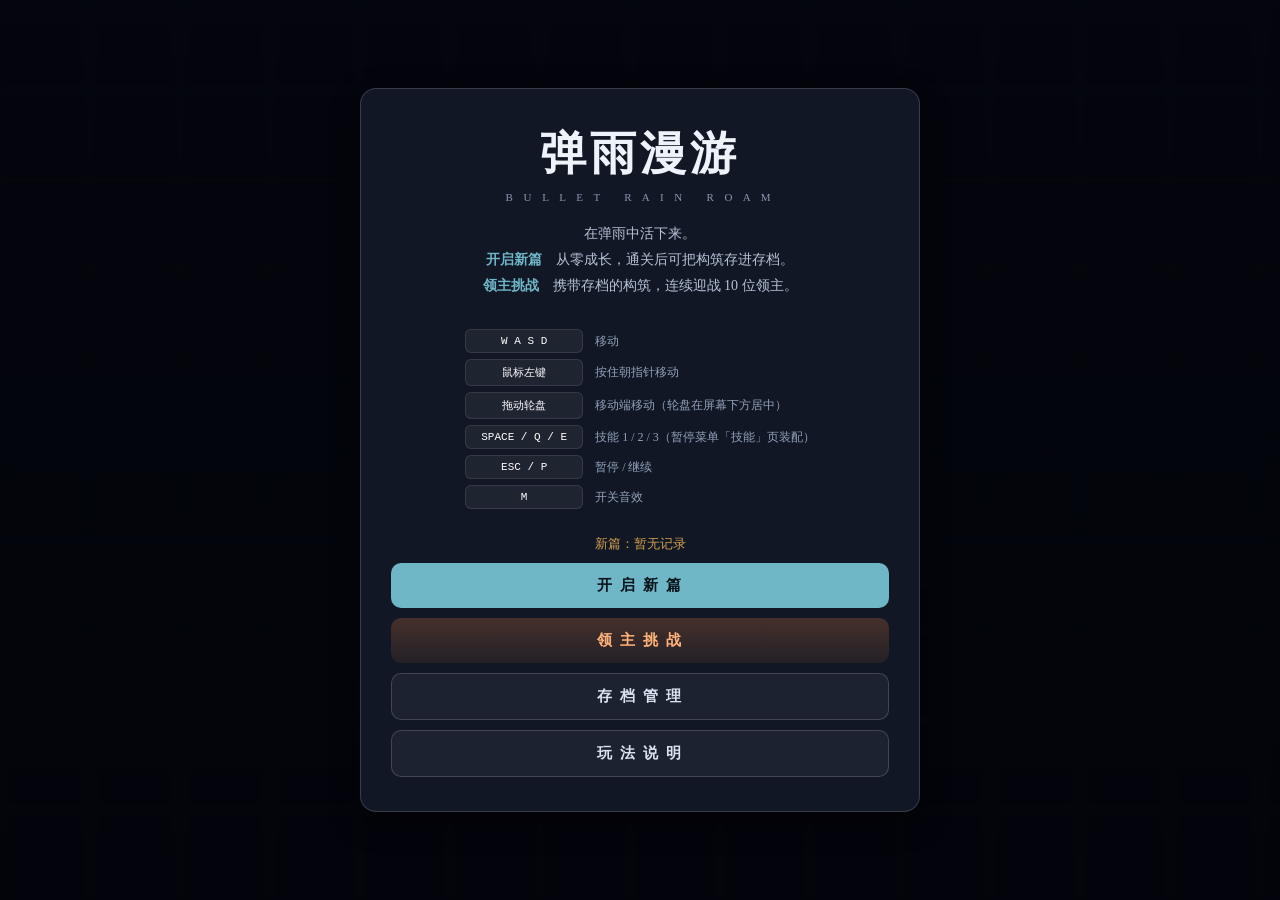
==== index.html @ c378304c "Add files via upload" ====
<!DOCTYPE html>
<html lang="zh-CN">
<head>
<meta charset="UTF-8">
<meta name="viewport" content="width=device-width, initial-scale=1.0, maximum-scale=1.0, user-scalable=no, viewport-fit=cover">
<title>弹雨漫游 · Bullet Rain Roam</title>
<link rel="icon" type="image/png" sizes="32*32" href="img.png">
<link rel="stylesheet" href="css/style.css">
</head>
<body>
<div id="app">
  <canvas id="game"></canvas>

  <div id="hud" class="hidden">
    <div class="hud-top">
      <div class="bars">
        <div class="hp-bar"><div id="hpFill" class="hp-fill"></div><span id="hpText">100 / 100</span></div>
        <div class="xp-bar"><div id="xpFill" class="xp-fill"></div></div>
      </div>
      <div class="stats">
        <div id="timer" class="timer">00:00</div>
        <div class="mini"><span id="lvWrap">等级 <b id="lvNum">1</b></span><span id="rushWrap" class="hidden">领主 <b id="rushNum">1 / 10</b></span> · 击杀 <b id="killNum">0</b></div>
      </div>
    </div>

    <div class="hud-bottom">
      <div id="wpBar" class="chip-bar"></div>
      <div id="psBar" class="chip-bar"></div>
    </div>

    <div id="skillBar" class="skill-bar"></div>

    <div id="bossWrap" class="boss-wrap hidden"></div>

    <div id="toast" class="toast"></div>
  </div>

  <div id="screenMenu" class="screen">
    <div class="panel menu-panel">
      <h1 class="title">弹雨漫游</h1>
      <div class="subtitle">B U L L E T &nbsp; R A I N &nbsp; R O A M</div>
      <p class="desc">
        在弹雨中活下来。<br>
        <strong>开启新篇</strong>　从零成长，通关后可把构筑存进存档。<br>
        <strong>领主挑战</strong>　携带存档的构筑，连续迎战 10 位领主。
      </p>

      <div class="keys">
        <div class="key-row"><span class="key">W A S D</span><span class="ktxt">移动</span></div>
        <div class="key-row"><span class="key">鼠标左键</span><span class="ktxt">按住朝指针移动</span></div>
        <div class="key-row"><span class="key">拖动轮盘</span><span class="ktxt">移动端移动（轮盘在屏幕下方居中）</span></div>
        <div class="key-row"><span class="key">SPACE / Q / E</span><span class="ktxt">技能 1 / 2 / 3（暂停菜单「技能」页装配）</span></div>
        <div class="key-row"><span class="key">ESC / P</span><span class="ktxt">暂停 / 继续</span></div>
        <div class="key-row"><span class="key">M</span><span class="ktxt">开关音效</span></div>
      </div>

      <div id="bestBox" class="best-box">最佳记录：--</div>

      <button id="btnNewGame" class="btn primary">开 启 新 篇</button>
      <button id="btnBossRush" class="btn rush">领 主 挑 战</button>
      <button id="btnSaves" class="btn ghost">存 档 管 理</button>
      <button id="btnHow" class="btn ghost">玩 法 说 明</button>
    </div>
  </div>

  <div id="screenHow" class="screen hidden">
    <div class="panel">
      <h2 class="ph">玩法说明</h2>
      <ul class="howto">
        <li><b>自动战斗</b>　武器自动开火，你只需走位与躲避。</li>
        <li><b>升级</b>　两轮三选一：先选「弹珠 / 弹珠强化 / 被动强化」中的一类，再从 3 个候选里选 1 个。</li>
        <li><b>弹珠</b>　7 种基础弹珠 = 4 种纯形态（飞镖 / 爆破 / 激光 / 追踪）+ 3 种自带特效（雪花→冰霜、毒气→剧毒、电弧→感电）。同一种可重复持有。</li>
        <li><b>子弹组</b>　所有弹珠基础都是 1 组；被动「多重射击」每级为<b>所有</b>弹珠 +1 组。</li>
        <li><b>单体与范围</b>　雪花弹、毒气弹命中即消失。想让冰霜 / 剧毒变成范围，要合成<b>爆破形态</b>的霜系 / 毒系弹珠。</li>
        <li><b>合成</b>　同阶任意两颗都能合成，顺序不影响产物：B + B → A（28 种），A + A → S（23 种）。产物等级 = 两颗之和。</li>
        <li><b>等级</b>　B 1~3 · A 2~6 · S 4~12。特效在所有等级都生效。</li>
        <li><b>技能</b>　金属风暴、饱和轰炸、湮灭光束、自动防御卫星、严冬、腐朽、天罚、混沌产物 这 8 件 S 阶各有专属技能，最多带 3 个（暂停菜单「技能」页装配）。</li>
        <li><b>预警</b>　精英与领主出手前，地面亮起图形并逐渐填满 —— <b class="danger">红色</b>重伤，<b class="danger">紫色</b>秒杀，看到就躲。</li>
        <li><b>回血</b>　绿色十字晶体，掉落率低，残血时吸附范围更大；续航主要靠被动「纳米修复」。</li>
        <li><b>敌人</b>　虫群、执行体、追猎者之外，还有打弹幕的散射体、旋涡、弹幕塔、狙击体，以及死亡分裂的裂变体和高护甲的壁垒。</li>
        <li><b>领主</b>　随血量切换阶段，招式越来越密。击破掉落宝箱：智库（所有弹珠 +1 级）/ 肉身（伤害 +10%）/ 祝福（随机特殊效果）。</li>
        <li><b>目标</b>　存活 15 分钟后最终领主降临，击破即通关，可保存存档或进入无尽模式。</li>
        <li><b>领主挑战</b>　选一个存档进挑战：不掉落经验、无法升级，领主被击败只掉血包；连战 10 位领主，第 10 位不死不灭，以对它造成的伤害百分比计成绩。</li>
      </ul>
      <button id="btnHowBack" class="btn primary">返 回</button>
    </div>
  </div>

  <div id="screenLevel" class="screen hidden">
    <div class="level-wrap">
      <div id="levelTitle" class="level-title">强 化 协 议</div>
      <div id="levelSub" class="level-sub">选一项加进你的系统</div>
      <div id="cardBox" class="card-box"></div>
      <div id="rerollBox" class="reroll-box">
        <button id="btnLoadout" class="btn ghost small">▤ 武备</button>
        <button id="btnBackKind" class="btn ghost small hidden">← 返回事件选择</button>
        <button id="btnReroll" class="btn ghost small hidden">↻ 刷新选项（本次升级限一次）</button>
      </div>
    </div>
  </div>

  <div id="screenFusion" class="screen hidden">
    <div class="level-wrap">
      <div class="level-title">融 合 协 议</div>
      <div class="level-sub">
        只有<strong>同阶</strong>弹珠能合成，点两件即可配对，<strong>顺序不影响产物</strong>。<br>
        产物等级 = 两颗之和（B 1~3 · A 2~6 · S 4~12）
      </div>

      <div class="fusion-slots">
        <div id="fslot0" class="fslot empty"><div class="fslot-hint">基底</div></div>
        <div class="fop">+</div>
        <div id="fslot1" class="fslot empty"><div class="fslot-hint">材料</div></div>
        <div class="fop">→</div>
        <div id="fslotOut" class="fslot result empty"><div class="fslot-hint">产物</div></div>
      </div>

      <div id="fusionList" class="card-box"></div>

      <div class="fusion-actions">
        <button id="btnFuse" class="btn primary">确 认 融 合</button>
        <button id="btnFuseSkip" class="btn ghost">暂 不 融 合</button>
      </div>
      <div class="fusion-tip">
        消耗两件弹珠，产出一件更高阶的弹珠。配方见暂停菜单的<b>融合图鉴</b>。<br>
        子弹组：所有弹珠基础 1 组，多重射击每级 +1 组。
      </div>
    </div>
  </div>

  <div id="screenChest" class="screen hidden">
    <div class="level-wrap">
      <div class="level-title">领 主 宝 库</div>
      <div class="level-sub">击败领主的馈赠 —— 三选一</div>
      <div id="chestBox" class="card-box"></div>
      <div class="reroll-box">
        <button id="btnChestSkip" class="btn ghost small">跳过（放弃奖励）</button>
      </div>
    </div>
  </div>

  <div id="screenLoadout" class="screen hidden loadout-screen">
    <div class="panel loadout-panel">
      <h2 class="ph">武 备</h2>
      <div id="loadoutBox" class="tabpane"></div>
      <button id="btnLoadoutClose" class="btn primary">返 回</button>
    </div>
  </div>

  <div id="screenPause" class="screen hidden">
    <div class="panel pause-panel">
      <h2 class="ph">已 暂 停</h2>

      <div class="tabs">
        <button id="btn-tabStatus" class="tab active">状态</button>
        <button id="btn-tabKeys" class="tab">键位</button>
        <button id="btn-tabRules" class="tab">规则</button>
        <button id="btn-tabBuild" class="tab">构筑</button>
        <button id="btn-tabSkills" class="tab">技能</button>
        <button id="btn-tabCodex" class="tab">融合图鉴</button>
      </div>

      <div id="tabStatus" class="tabpane">
        <div id="pauseStats" class="pause-stats"></div>
      </div>

      <div id="tabKeys" class="tabpane hidden">
        <div class="keys compact">
          <div class="key-row"><span class="key">W A S D</span><span class="ktxt">移动</span></div>
          <div class="key-row"><span class="key">方向键</span><span class="ktxt">移动（同上）</span></div>
          <div class="key-row"><span class="key">鼠标左键</span><span class="ktxt">按住时朝指针移动</span></div>
          <div class="key-row"><span class="key">拖动轮盘</span><span class="ktxt">移动端移动，轮盘固定在屏幕下方居中</span></div>
          <div class="key-row"><span class="key">SPACE</span><span class="ktxt">技能槽 1</span></div>
          <div class="key-row"><span class="key">Q</span><span class="ktxt">技能槽 2</span></div>
          <div class="key-row"><span class="key">E</span><span class="ktxt">技能槽 3</span></div>
          <div class="key-row"><span class="key">R</span><span class="ktxt">咆哮（宝箱祝福解锁，冷却 120 秒）</span></div>
          <div class="key-row"><span class="key">ESC / P</span><span class="ktxt">暂停 / 继续</span></div>
          <div class="key-row"><span class="key">M</span><span class="ktxt">开关音效</span></div>
        </div>
      </div>

      <div id="tabRules" class="tabpane hidden">
        <ul class="howto compact">
          <li><b>升级</b>　两轮三选一：先选一类，再从 3 个候选里选 1 个。无法强化的类会置灰并写明原因。</li>
          <li><b>刷新</b>　只有「获取弹珠」可刷新，每次升级限一次。B 阶可重复持有 —— 两颗同种才能合成对应 A 阶。</li>
          <li><b>合成</b>　每 5 级 1 次机会。同阶任意两颗都能合成，顺序不影响产物，产物等级 = 两颗之和。</li>
          <li><b>弹珠</b>　7 种基础弹珠 = 4 种纯形态 + 3 种自带特效，两两组合 = 28 种 A 阶。</li>
          <li><b>终极</b>　28 种 A 阶两两组合 = 406 条，产出 23 种 S 阶，配方见「融合图鉴」。</li>
          <li><b>技能</b>　8 件 S 阶弹珠各有专属大招（金属风暴 / 饱和轰炸 / 湮灭光束 / 自动防御卫星 / 严冬 / 腐朽 / 天罚 / 混沌产物），最多带 3 个。</li>
          <li><b>预警</b>　地面图形填满即爆发。<b class="danger">红色</b>造成重伤，<b class="danger">紫色</b>是秒杀技 —— 必须躲开。</li>
          <li><b>回血</b>　绿色十字，掉落率低，残血时吸附范围更大；续航靠被动「纳米修复」。</li>
          <li><b>宝库</b>　智库（所有弹珠 +1 级）/ 肉身（伤害 +10%）/ 祝福（随机特殊效果）。</li>
          <li><b>祝福</b>　猎人（对领主 +20% 伤害，对杂兵 -15%）/ 不灭（免疫一次致命伤，挡不住秒杀）/ 咆哮（R 键清场，冷却 120 秒），每种一次。</li>
          <li><b>目标</b>　存活 15 分钟后最终领主降临，击破即通关，可继续挑战无尽模式。</li>
        </ul>
      </div>

      <div id="tabBuild" class="tabpane hidden"></div>
      <div id="tabSkills" class="tabpane hidden"></div>
      <div id="tabCodex" class="tabpane hidden"></div>

      <button id="btnResume" class="btn primary">继 续</button>
      <button id="btnQuit" class="btn ghost">放 弃 本 局</button>
    </div>
  </div>

  <div id="screenWin" class="screen hidden">
    <div class="panel">
      <h2 id="winTitle" class="ph">通 关 达 成</h2>
      <div id="winStats" class="over-stats"></div>
      <p class="win-tip">
        最终领主已被击溃。可以保存成绩离开，也可以<strong class="danger">继续挑战</strong> ——
        它会以更强的姿态归来，而且<strong class="danger">不会再倒下</strong>。
      </p>
      <button id="btnWinSave" class="btn primary">保 存 存 档</button>
      <button id="btnWinEndless" class="btn ghost danger">继 续 挑 战 · 无 尽 模 式</button>
      <button id="btnWinMenu" class="btn ghost">返 回 主 菜 单</button>
    </div>
  </div>

  <div id="screenSaves" class="screen hidden loadout-screen">
    <div class="panel loadout-panel">
      <h2 class="ph" id="savesTitle">领 主 挑 战</h2>
      <div class="saves-top">
        <div id="savesTip" class="saves-tip">选择一个存档，携带它的构筑进入挑战</div>
        <button id="btnSavesManage" class="btn ghost small">编 辑</button>
      </div>
      <div id="savesBox" class="saves-box"></div>
      <button id="btnSavesBack" class="btn primary">返 回</button>
    </div>
  </div>

  <div id="screenSaveName" class="screen hidden">
    <div class="panel">
      <h2 class="ph">保 存 存 档</h2>
      <p class="win-tip">为本次通关的构筑命名，最多保留 <b>10</b> 个存档（超出会挤掉最早的）。</p>
      <input id="saveNameInput" class="name-input" type="text" maxlength="16" placeholder="未命名存档">
      <div id="saveNameErr" class="save-err hidden"></div>
      <button id="btnSaveNameOk" class="btn primary">确 认 保 存</button>
      <button id="btnSaveNameSkip" class="btn ghost">暂 不 保 存</button>
    </div>
  </div>

  <div id="screenOver" class="screen hidden">
    <div class="panel">
      <h2 id="overTitle" class="ph">系 统 崩 溃</h2>
      <div id="overStats" class="over-stats"></div>
      <div id="overBest" class="best-box"></div>
      <button id="btnAgain" class="btn primary">再 来 一 局</button>
      <button id="btnMenu" class="btn ghost">返 回 主 菜 单</button>
    </div>
  </div>
</div>

<script src="js/audio.js"></script>
<script src="js/utils.js"></script>
<script src="js/balance.js"></script>
<script src="js/input.js"></script>
<script src="js/fx.js"></script>
<script src="js/telegraph.js"></script>
<script src="js/forms.js"></script>
<script src="js/effects.js"></script>
<script src="js/enemies.js"></script>
<script src="js/weapons.js"></script>
<script src="js/weapons2.js"></script>
<script src="js/fusions.js"></script>
<script src="js/abilities.js"></script>
<script src="js/upgrades.js"></script>
<script src="js/player.js"></script>
<script src="js/saves.js"></script>
<script src="js/game.js"></script>
</body>
</html>
---- css/style.css ----
:root {
  --cyan: #6fb6c6;
  --magenta: #c973a8;
  --violet: #9084d6;
  --lime: #8cbb58;
  --amber: #cf9f4e;
  --bg0: #070910;
  --bg1: #0d1119;
  --panel: #111725;
  --panel2: #161d2e;
  --line: rgba(255, 255, 255, .1);
  --line2: rgba(255, 255, 255, .16);
  --txt: #dbe3f2;
  --dim: #8b97b0;
  --shadow: 0 10px 30px rgba(0, 0, 0, .45);
  --r: 12px;
}

* { margin: 0; padding: 0; box-sizing: border-box; -webkit-tap-highlight-color: transparent; }

html, body {
  width: 100%; height: 100%;
  background: var(--bg0);
  overflow: hidden;
  color: var(--txt);
  user-select: none;
  -webkit-font-smoothing: antialiased;
}

#app { position: fixed; inset: 0; }

canvas#game { position: absolute; inset: 0; width: 100%; height: 100%; display: block; touch-action: none; }

.hidden { display: none !important; }

#hud { position: absolute; inset: 0; pointer-events: none; padding: 14px; }

.hud-top { display: flex; justify-content: space-between; align-items: flex-start; gap: 12px; }

.bars { width: min(42vw, 340px); }

.hp-bar, .xp-bar {
  position: relative; width: 100%; height: 16px;
  background: rgba(0, 0, 0, .45);
  border: 1px solid var(--line);
  border-radius: 8px; overflow: hidden;
}
.xp-bar { height: 8px; margin-top: 5px; }

.hp-fill {
  height: 100%; width: 100%;
  background: linear-gradient(90deg, #b8385c, #d1683f);
  transition: width .12s linear;
}
.xp-fill {
  height: 100%; width: 0%;
  background: #5a8fb0;
  transition: width .12s linear;
}

.hp-bar span {
  position: absolute; inset: 0;
  display: flex; align-items: center; justify-content: center;
  font-size: 11px; font-weight: 700; letter-spacing: .5px;
  color: #fff;
  text-shadow: 0 1px 2px rgba(0, 0, 0, .9);
}

.stats { text-align: right; }
.timer {
  font-family: ui-monospace, 'SF Mono', 'JetBrains Mono', Menlo, Consolas, 'Liberation Mono', monospace;
  font-size: 28px; font-weight: 800; line-height: 1;
  color: #fff;
}
.mini { margin-top: 5px; font-size: 12px; color: var(--dim); letter-spacing: .5px; }
.mini b { color: #fff; font-weight: 700; }

.hud-bottom { position: absolute; left: 14px; right: 14px; bottom: 14px; }
.chip-bar { display: flex; flex-wrap: wrap; gap: 6px; }
.chip-bar + .chip-bar { margin-top: 6px; }

.chip {
  display: flex; align-items: center; gap: 5px;
  padding: 3px 9px; font-size: 11px; font-weight: 700;
  border-radius: 6px;
  background: rgba(10, 14, 24, .8);
  border: 1px solid var(--line);
  white-space: nowrap;
}
.chip .ic { font-size: 13px; }
.chip .lv { color: var(--cyan); font-family: ui-monospace, 'SF Mono', 'JetBrains Mono', Menlo, Consolas, 'Liberation Mono', monospace; }
.chip.pas { border-color: rgba(144, 132, 214, .45); }
.chip.pas .lv { color: var(--violet); }

.boss-wrap {
  position: absolute; top: 66px; left: 50%; transform: translateX(-50%);
  width: min(66vw, 520px); text-align: center;
  display: flex; flex-direction: column; gap: 7px;
}
.boss-slot { }
.boss-name { font-size: 11px; letter-spacing: 3px; color: var(--magenta); margin-bottom: 4px; }
.boss-bar { height: 8px; border: 1px solid rgba(201, 115, 168, .5); border-radius: 5px; overflow: hidden; background: rgba(0, 0, 0, .5); }
.boss-fill { height: 100%; width: 100%; background: linear-gradient(90deg, #b0508c, #d1683f); transition: width .1s linear; }
.boss-name.p2 { color: var(--violet) !important; }
.boss-fill.infinite { background: linear-gradient(90deg, #7a5cc0, #b0508c) !important; }
.boss-name.final { color: #ffd23c !important; font-size: 12px; }
.boss-slot.final .boss-bar { height: 11px; border-color: rgba(255, 210, 60, .6); }

.toast {
  position: absolute; top: 30%; left: 50%; transform: translate(-50%, 0);
  font-size: 22px; font-weight: 800; letter-spacing: 2px;
  color: #fff;
  text-shadow: 0 2px 6px rgba(0, 0, 0, .9);
  opacity: 0; transition: opacity .3s, transform .3s;
}
.toast.show { opacity: 1; transform: translate(-50%, -14px); }

.screen {
  position: absolute; inset: 0;
  display: flex; align-items: center; justify-content: center;
  background: rgba(4, 6, 11, .82);
  backdrop-filter: blur(3px);
  padding: 20px; overflow-y: auto; z-index: 10;
}

.panel {
  width: min(94vw, 520px);
  background: var(--panel);
  border: 1px solid var(--line2);
  border-radius: 16px;
  padding: 28px 26px;
  text-align: center;
  box-shadow: var(--shadow);
}

.menu-panel { width: min(94vw, 560px); padding: 34px 30px; }

.title {
  font-size: clamp(30px, 7vw, 46px); font-weight: 800; letter-spacing: 4px;
  color: #eef3fb;
}
.subtitle { margin-top: 6px; font-size: 11px; letter-spacing: 4px; color: var(--dim); }
.desc { margin: 18px 0 8px; font-size: 14px; line-height: 1.85; color: #b7c2d6; }
.desc strong { color: var(--cyan); }

.keys { margin: 16px auto 4px; display: inline-block; text-align: left; }
.key-row { display: flex; align-items: center; gap: 12px; margin: 6px 0; font-size: 12px; color: var(--dim); }
.key {
  display: inline-block; min-width: 118px; text-align: center;
  padding: 5px 10px; border-radius: 6px;
  background: rgba(255, 255, 255, .06);
  border: 1px solid var(--line);
  font-family: ui-monospace, 'SF Mono', 'JetBrains Mono', Menlo, Consolas, 'Liberation Mono', monospace; font-size: 11px; color: #fff;
}
.ktxt { flex: 1; text-align: left; font-size: 12px; line-height: 1.5; color: #93a0b8; }

.best-box { margin: 16px 0 6px; font-size: 13px; color: var(--amber); }

.ph { font-size: 20px; letter-spacing: 4px; margin-bottom: 14px; color: #fff; }

.howto { text-align: left; margin: 0 auto 20px; max-width: 460px; }
.howto li {
  font-size: 13px; line-height: 1.9; color: #b7c2d6;
  margin: 7px 0; list-style: none; padding-left: 18px; position: relative;
}
.howto li::before { content: "—"; position: absolute; left: 0; color: var(--cyan); }
.howto b { color: #fff; }
.howto b.danger { color: #e08ab8; }

.btn {
  display: block; width: 100%; margin-top: 10px;
  padding: 13px 18px; font-size: 15px; font-weight: 700; letter-spacing: 2px;
  border: none; border-radius: 10px; cursor: pointer;
  transition: background .15s, border-color .15s, transform .1s;
  font-family: inherit;
}
.btn.primary { color: #08131a; background: #6fb6c6; }
.btn.primary:hover { background: #86c8d6; }
.btn.ghost {
  color: var(--txt); background: rgba(255, 255, 255, .05);
  border: 1px solid var(--line2);
}
.btn.ghost:hover { background: rgba(255, 255, 255, .1); }
.btn.small { padding: 8px 14px; font-size: 12px; letter-spacing: 1px; width: auto; }
.btn:active { transform: scale(.985); }
.btn.danger {
  border-color: rgba(201, 115, 168, .5);
  background: rgba(201, 115, 168, .16);
  color: #e6b6d2;
}
.btn.danger:hover { background: rgba(201, 115, 168, .26); }

#screenLevel { align-items: center; }
.level-wrap { width: min(96vw, 900px); text-align: center; }
.level-title {
  font-size: clamp(19px, 4.4vw, 27px); font-weight: 800; letter-spacing: 6px; color: #fff;
}
.level-sub {
  margin-top: 8px; font-size: 12.5px; line-height: 1.7;
  letter-spacing: 1px; color: #a4b0c6;
}

.card-box { display: flex; flex-wrap: wrap; gap: 14px; justify-content: center; margin-top: 22px; }

.card {
  width: min(90vw, 250px); min-height: 178px;
  padding: 16px 15px; cursor: pointer; text-align: left;
  background: var(--panel2);
  border: 1px solid var(--line2);
  border-radius: var(--r);
  transition: transform .12s, border-color .15s, background .15s;
  display: flex; flex-direction: column;
}
.card:hover { transform: translateY(-4px); border-color: var(--cyan); background: #1a2233; }
.card.new { border-color: rgba(140, 187, 88, .45); }
.card.new:hover { border-color: var(--lime); }
.card.up { border-color: rgba(144, 132, 214, .45); }
.card.up:hover { border-color: var(--violet); }

.card .c-ic { font-size: 26px; line-height: 1; }
.card .c-name { margin-top: 9px; font-size: 16px; font-weight: 800; color: #fff; }
.card .c-tag {
  display: inline-block; margin-top: 6px; padding: 2px 8px; border-radius: 5px;
  font-size: 10px; font-weight: 700; letter-spacing: .5px;
  background: rgba(255, 255, 255, .07); color: var(--dim);
}
.card .c-tag.t-new { background: rgba(140, 187, 88, .14); color: var(--lime); }
.card .c-tag.t-b { background: rgba(122, 215, 255, .14); color: #7ad7ff; }
.card .c-tag.t-a { background: rgba(155, 107, 255, .16); color: #b98cff; }
.card .c-tag.t-s { background: rgba(255, 210, 60, .16); color: #ffd23c; }
.f-tag.t-b { background: rgba(122, 215, 255, .14); color: #7ad7ff; }
.f-tag.t-a { background: rgba(155, 107, 255, .16); color: #b98cff; }
.f-tag.t-s { background: rgba(255, 210, 60, .16); color: #ffd23c; }
.tier-txt { font-weight: 700; }
.tier-txt.t-b { color: #7ad7ff; }
.tier-txt.t-a { color: #b98cff; }
.tier-txt.t-s { color: #ffd23c; }
.card .c-tag.t-up { background: rgba(144, 132, 214, .16); color: var(--violet); }
.card .c-desc { margin-top: 9px; font-size: 12.5px; line-height: 1.7; color: #a4b0c6; flex: 1; }
.card .c-desc .hl { color: var(--cyan); font-weight: 700; }

.card .c-eff {
  margin-top: 8px; padding: 6px 9px; border-radius: 7px;
  font-size: 11.5px; line-height: 1.65; color: #a4b0c6;
  background: rgba(0, 0, 0, .22);
  border: 1px solid var(--line);
}
.card .c-eff b { color: #fff; }
.card .c-eff .dim { color: var(--dim); }

.card .c-body {
  margin-top: 9px; padding-top: 8px;
  border-top: 1px solid var(--line);
  font-size: 12px; line-height: 1.6; color: #c3cddd;
}
.card .c-body.warn { color: var(--amber); border-top-color: rgba(207, 159, 78, .3); }
.card .c-row { display: flex; align-items: baseline; gap: 8px; }
.card .c-row + .c-row { margin-top: 3px; }
.card .ck { flex: none; width: 42px; font-size: 10.5px; letter-spacing: .5px; color: var(--dim); }
.card .cv { flex: 1; }
.card .c-row.next .ck { color: var(--cyan); }
.card .c-row.next .cv { color: #fff; font-weight: 700; }

.card.kind { min-height: 200px; }
.card.kind .c-ic { font-size: 28px; }
.card.kind .c-name { font-size: 17px; }
.card.kind.k-new { border-color: rgba(140, 187, 88, .45); }
.card.kind.k-up { border-color: rgba(144, 132, 214, .45); }
.card.kind.k-passive { border-color: rgba(111, 182, 198, .45); }
.card.locked { opacity: .4; cursor: not-allowed; }
.card.locked:hover { transform: none; border-color: var(--line2); background: var(--panel2); }

.reroll-box { margin-top: 16px; display: flex; justify-content: center; gap: 10px; flex-wrap: wrap; }

.over-stats { display: grid; grid-template-columns: 1fr 1fr; gap: 8px; margin: 8px 0 14px; }
.os-item {
  padding: 11px 8px; border-radius: 10px;
  background: rgba(255, 255, 255, .04);
  border: 1px solid var(--line);
}
.os-v { font-size: 20px; font-weight: 800; color: #fff; font-family: ui-monospace, 'SF Mono', 'JetBrains Mono', Menlo, Consolas, 'Liberation Mono', monospace; }
.os-k { margin-top: 3px; font-size: 11px; letter-spacing: .5px; color: var(--dim); }

.pause-stats { font-size: 13px; line-height: 2; color: var(--dim); margin-bottom: 16px; }
.pause-stats b { color: #fff; }

.skill-bar {
  position: absolute; right: 16px; top: 50%; transform: translateY(-50%);
  display: flex; flex-direction: column; gap: 10px;
}
.skill {
  position: relative; width: 58px; height: 58px;
  border-radius: 12px; overflow: hidden;
  background: rgba(13, 17, 27, .9);
  border: 1px solid var(--line);
  display: flex; align-items: center; justify-content: center;
  transition: border-color .15s, box-shadow .15s;
}
.skill.ready { border-color: rgba(111, 182, 198, .75); }
.skill.ready .sk-icon { opacity: 1; }

.skill.cooling { border-color: rgba(255, 255, 255, .08); }
.skill.cooling .sk-icon { opacity: .28; filter: grayscale(.7); }

.sk-cd { position: absolute; inset: 0; pointer-events: none; }
.sk-fill {
  position: absolute; left: 0; right: 0; bottom: 0; height: 0%;
  background: repeating-linear-gradient(
    -45deg, rgba(0, 0, 0, .72) 0 5px, rgba(0, 0, 0, .52) 5px 10px);
  border-top: 1px solid rgba(111, 182, 198, .5);
}
.sk-cdnum {
  position: absolute; inset: 0;
  display: flex; align-items: center; justify-content: center;
  font-size: 21px; font-weight: 800; line-height: 1;
  color: #fff;
  font-family: ui-monospace, 'SF Mono', 'JetBrains Mono', Menlo, Consolas, 'Liberation Mono', monospace;
  text-shadow: 0 1px 3px rgba(0, 0, 0, .95);
  opacity: 0; transition: opacity .12s;
  pointer-events: none;
}
.sk-icon { position: relative; font-size: 22px; line-height: 1; }
.sk-key {
  position: absolute; left: 0; right: 0; bottom: 3px;
  text-align: center; font-size: 9px; letter-spacing: .5px;
  color: var(--dim); font-family: ui-monospace, 'SF Mono', 'JetBrains Mono', Menlo, Consolas, 'Liberation Mono', monospace;
}
.sk-key.cd-num {
  color: #fff; font-size: 9.5px; font-weight: 700;
  text-shadow: 0 1px 3px rgba(0, 0, 0, .95);
}
.sk-name {
  position: absolute; left: 3px; right: 3px; top: 4px;
  text-align: center; font-size: 8.5px; line-height: 1.1;
  color: #c9d4e8;
  white-space: nowrap; overflow: hidden; text-overflow: ellipsis;
}
.skill.cooling .sk-name { color: #7c88a0; }
.skill.empty { opacity: .4; }
.skill.empty .sk-name { color: var(--dim); }
.sk-icon.dim { color: var(--dim); font-size: 20px; }

.fusion-slots {
  display: flex; align-items: stretch; justify-content: center;
  gap: 8px; margin: 16px 0 6px; flex-wrap: nowrap;
}
.fslot {
  flex: 1 1 0; min-width: 0; min-height: 82px; padding: 10px 11px;
  border-radius: var(--r); border: 1px dashed var(--line2);
  background: rgba(0, 0, 0, .2);
  display: flex; flex-direction: row; align-items: center; gap: 10px;
  text-align: left;
}
.fslot.filled { border-style: solid; border-color: var(--line2); background: var(--panel2); }
.fslot.result.filled { border-color: var(--violet); background: #1a1730; }
.fslot.empty { opacity: .5; justify-content: center; text-align: center; }
.fslot-hint { font-size: 12px; line-height: 1.7; color: var(--dim); }
.fop { flex: none; display: flex; align-items: center; font-size: 15px; color: var(--dim); }

#fusionList { display: flex; flex-direction: column; align-items: center; gap: 10px; margin-top: 16px; }

.f-ic {
  flex: none; width: 42px; height: 42px; border-radius: 10px;
  display: flex; align-items: center; justify-content: center;
  background: rgba(255, 255, 255, .05);
  border: 1px solid var(--line);
  font-size: 22px; line-height: 1;
}
.f-main { flex: 1; min-width: 0; }
.f-line { display: flex; align-items: baseline; gap: 8px; flex-wrap: wrap; }
.f-name { font-size: 15px; font-weight: 800; color: #fff; }
.f-tag {
  flex: none; padding: 2px 8px; border-radius: 5px;
  font-size: 10.5px; font-weight: 700;
  background: rgba(144, 132, 214, .16); color: var(--violet);
}
.f-desc { margin-top: 4px; font-size: 12px; line-height: 1.6; color: #a4b0c6; }
.f-foot { margin-top: 3px; font-size: 10.5px; line-height: 1.5; color: var(--cyan); }

.fslot .f-ic { width: 34px; height: 34px; font-size: 18px; }
.fslot .f-name { font-size: 13.5px; }
.fslot .f-desc { margin-top: 3px; font-size: 11px; line-height: 1.5; }

.card.fcard {
  position: relative; width: min(92vw, 460px); min-height: 0;
  flex-direction: row; align-items: center; gap: 12px;
  padding: 11px 14px; text-align: left;
}
.card.fcard.selected { border-color: var(--cyan); background: #1a2233; transform: translateY(-2px); }
.fsel-badge {
  position: absolute; top: -9px; right: -9px;
  padding: 3px 10px; border-radius: 5px; font-size: 10px; font-weight: 800;
  background: var(--cyan); color: #08131a;
}
.fusion-actions { display: flex; gap: 10px; justify-content: center; margin-top: 18px; flex-wrap: wrap; }
.fusion-actions .btn { width: auto; min-width: 168px; margin-top: 0; }
.fusion-tip { margin-top: 12px; font-size: 11.5px; color: var(--dim); line-height: 1.7; }
.card.fcard.disabled { opacity: .3; pointer-events: none; filter: grayscale(.6); }
.lv-warn { position: absolute; bottom: 6px; left: 0; right: 0; font-size: 10px; color: var(--amber); }
.f-reason { margin-top: 6px; font-size: 10.5px; line-height: 1.5; color: var(--cyan); }
.f-warn { margin-top: 5px; font-size: 11px; color: var(--amber); }

.pause-panel { width: min(96vw, 880px); }
.tabs { display: flex; gap: 6px; justify-content: center; margin-bottom: 12px; flex-wrap: wrap; }
.tab {
  padding: 7px 13px; font-size: 12px; font-family: inherit; cursor: pointer;
  border-radius: 8px; border: 1px solid var(--line);
  background: rgba(255, 255, 255, .04); color: var(--dim);
  transition: background .15s, color .15s, border-color .15s;
}
.tab:hover { color: #fff; }
.tab.active { background: rgba(111, 182, 198, .16); border-color: var(--cyan); color: #fff; }
.tabpane {
  min-height: 210px; max-height: 62vh; overflow-y: auto;
  text-align: left; margin-bottom: 14px; padding-right: 6px;
}
.tabpane::-webkit-scrollbar { width: 6px; }
.tabpane::-webkit-scrollbar-thumb { background: rgba(255, 255, 255, .18); border-radius: 3px; }
.tabpane::-webkit-scrollbar-track { background: rgba(255, 255, 255, .04); }
.keys.compact { display: block; margin: 0; }
.keys.compact .key-row { font-size: 11.5px; }
.keys.compact .key { min-width: 108px; font-size: 10px; padding: 4px 8px; }
.howto.compact { margin-bottom: 0; }
.howto.compact li { font-size: 12.5px; line-height: 1.8; }

.build-sec { margin-bottom: 16px; }
.build-h {
  font-size: 12px; letter-spacing: 1px; color: var(--cyan); font-weight: 700;
  margin-bottom: 8px; padding-bottom: 5px;
  border-bottom: 1px solid var(--line);
  display: flex; align-items: baseline; gap: 8px; flex-wrap: wrap;
}
.build-h .bh-dim { margin-left: auto; font-size: 10.5px; color: var(--dim); font-weight: 400; }
.build-h.sub { margin-top: 14px; color: #c2cddd; border-bottom-color: var(--line); }
.build-row {
  display: flex; align-items: center; gap: 8px;
  font-size: 13px; padding: 5px 2px;
  border-bottom: 1px solid rgba(255, 255, 255, .05);
}
.build-row b { font-weight: 700; }
.bdim { margin-left: auto; font-size: 11px; color: var(--dim); white-space: nowrap; }
.build-note {
  font-size: 12.5px; line-height: 1.85; color: #a8b4c9;
  padding: 10px 12px; border-radius: 8px; margin-bottom: 10px;
  background: rgba(255, 255, 255, .04);
  border: 1px solid var(--line);
}
.build-note b { color: #d6deee; }
.btn.rush {
  background: linear-gradient(180deg, rgba(255, 138, 61, .22), rgba(255, 138, 61, .08));
  border-color: rgba(255, 138, 61, .55);
  color: #ffb27a;
}
.btn.rush:hover { background: rgba(255, 138, 61, .3); border-color: #ff8a3d; }

.saves-tip {
  font-size: 11.5px; line-height: 1.7; color: var(--dim);
  margin-bottom: 12px; padding-bottom: 10px;
  border-bottom: 1px solid var(--line);
}
.saves-top {
  display: flex; align-items: flex-start; gap: 8px; margin-bottom: 10px;
}
.saves-top .saves-tip { flex: 1; margin: 0; padding: 0; border: none; }
.saves-top .btn.small { flex: none; margin-top: -2px; }

.sv-act { display: flex; gap: 6px; margin-top: 7px; }
.sv-act button {
  flex: 1; padding: 4px 6px; font-size: 10.5px; font-family: inherit;
  color: #a4b0c6; background: rgba(0, 0, 0, .25);
  border: 1px solid var(--line2); border-radius: 5px; cursor: pointer;
}
.sv-act button:hover { color: #fff; border-color: var(--cyan); }
.sv-act button.del:hover { color: #ff4d6d; border-color: #ff4d6d; }

.saves-box { display: flex; flex-direction: column; gap: 7px; max-height: 52vh; overflow-y: auto; }
.sv-empty {
  padding: 22px 12px; text-align: center; font-size: 12px; color: var(--dim);
  border: 1px dashed var(--line2); border-radius: 8px;
}
.sv-item {
  border: 1px solid var(--line); border-radius: 8px;
  padding: 9px 11px; background: rgba(0, 0, 0, .18);
}
.sv-item.pickable { cursor: pointer; transition: border-color .15s, background .15s; }
.sv-item.pickable:hover { border-color: var(--cyan); background: rgba(56, 240, 255, .06); }
.sv-head { display: flex; align-items: center; gap: 8px; margin-bottom: 4px; }
.sv-name { flex: 1; font-size: 13px; font-weight: 700; color: #fff; }
.sv-lv {
  flex: none; font-size: 10px; font-weight: 800; color: #ffd23c;
  background: rgba(255, 210, 60, .14); padding: 1px 7px; border-radius: 4px;
}
.sv-line { font-size: 11px; line-height: 1.6; color: #a4b0c6; word-break: break-all; }
.sv-line.dim { color: var(--dim); }
.sv-go {
  margin-top: 6px; text-align: center; font-size: 11px; font-weight: 700;
  letter-spacing: 2px; color: var(--cyan);
  padding: 4px; border: 1px solid rgba(56, 240, 255, .3); border-radius: 5px;
}

.name-input {
  width: 100%; box-sizing: border-box; margin: 10px 0 4px;
  padding: 9px 11px; font-size: 13px; font-family: inherit;
  color: #fff; background: rgba(0, 0, 0, .35);
  border: 1px solid var(--line2); border-radius: 7px; outline: none;
}
.name-input:focus { border-color: var(--cyan); }
.save-err { font-size: 11px; color: #ff4d6d; margin-bottom: 6px; }

.cx-rules {
  font-size: 11.5px; line-height: 1.7; color: var(--dim);
  padding: 8px 12px; margin-bottom: 14px;
  border-left: 2px solid var(--line2); background: rgba(0, 0, 0, .2);
  border-radius: 0 6px 6px 0;
}
.cx-sec { margin-bottom: 18px; }
.cx-h {
  font-size: 13px; font-weight: 800; color: #fff;
  margin-bottom: 8px; padding-bottom: 6px;
  border-bottom: 1px solid var(--line);
}
.cx-dim { margin-left: 8px; font-size: 11px; font-weight: 400; color: var(--dim); }
.cx-gh {
  font-size: 11px; font-weight: 700; letter-spacing: 1px;
  color: var(--cyan); margin: 12px 0 6px;
}
.cx-list { display: flex; flex-direction: column; gap: 5px; }
.cx-item {
  border: 1px solid var(--line); border-radius: 8px;
  background: rgba(0, 0, 0, .18); overflow: hidden;
  cursor: pointer; transition: border-color .15s, background .15s;
}
.cx-item:hover { border-color: var(--cyan); background: rgba(56, 240, 255, .05); }
.cx-head {
  display: flex; align-items: center; gap: 9px;
  padding: 8px 11px;
}
.cx-ic { flex: none; width: 22px; text-align: center; font-size: 16px; line-height: 1; }
.cx-name { flex: 1; font-size: 13px; font-weight: 700; color: #fff; }
.cx-tier {
  flex: none; padding: 1px 7px; border-radius: 4px;
  font-size: 10px; font-weight: 800;
  background: rgba(122, 215, 255, .16); color: #7ad7ff;
}
.cx-tier.t2 { background: rgba(155, 107, 255, .18); color: #b98cff; }
.cx-tier.t3 { background: rgba(255, 210, 60, .18); color: #ffd23c; }
.cx-eff { flex: none; font-size: 12px; letter-spacing: 1px; }
.cx-arrow { flex: none; font-size: 10px; color: var(--dim); transition: transform .18s; }
.cx-item.open .cx-arrow { transform: rotate(180deg); }
.cx-body { display: none; padding: 2px 11px 11px; }
.cx-item.open .cx-body { display: block; }
.cx-row { display: flex; gap: 10px; font-size: 11.5px; line-height: 1.75; }
.cx-k { flex: none; width: 62px; color: var(--dim); }
.cx-v { flex: 1; color: #a4b0c6; }
.cx-v b { color: #fff; }
.cx-brief {
  margin-top: 7px; padding-top: 7px;
  border-top: 1px solid var(--line);
  font-size: 11.5px; line-height: 1.7; color: #8b97b0;
}

.codex-lead {
  margin-bottom: 14px; border-left: 2px solid var(--cyan);
  background: rgba(111, 182, 198, .07);
}

.mx-wrap {
  overflow-x: auto; margin: 10px 0 12px; padding: 2px;
  border-radius: 8px; background: rgba(0, 0, 0, .2);
}
.mx { border-collapse: collapse; font-size: 11.5px; width: 100%; min-width: 640px; }
.mx th, .mx td {
  border: 1px solid rgba(255, 255, 255, .07);
  padding: 6px 5px; text-align: center; white-space: nowrap;
}
.mx .mx-cor, .mx .mx-col { position: sticky; top: 0; z-index: 2; background: #151b29; }
.mx .mx-cor { left: 0; z-index: 3; font-size: 9.5px; font-weight: 400; color: var(--dim); }
.mx .mx-row { position: sticky; left: 0; z-index: 1; background: #151b29; }
.mx thead th, .mx .mx-cor, .mx .mx-row { color: #fff; font-weight: 700; }
.mx .mx-col { min-width: 64px; }
.mx .mx-col span, .mx .mx-row span { display: block; font-size: 9.5px; font-weight: 400; color: #8b97b0; }
.mx .mx-row { text-align: left; color: var(--cyan); min-width: 78px; }
.mx .mx-cell { line-height: 1.25; }
.mx .mx-cell .mi { display: block; font-size: 13px; }
.mx .mx-cell .mn { display: block; font-size: 10px; color: #cbd5e6; }
.mx .mx-cell.same { background: rgba(207, 159, 78, .12); }
.mx-legend { display: flex; gap: 8px; flex-wrap: wrap; font-size: 10.5px; color: var(--dim); }
.mx-legend .lg { padding: 2px 8px; border-radius: 5px; border: 1px solid var(--line); }

.recipe-list {
  display: grid; grid-template-columns: repeat(auto-fill, minmax(246px, 1fr));
  gap: 2px 14px; margin-top: 4px;
}
.recipe-row {
  display: flex; align-items: baseline; gap: 6px;
  font-size: 11.5px; line-height: 1.7; color: #b7c2d6;
  padding: 3px 6px; border-radius: 6px;
  border-bottom: 1px solid rgba(255, 255, 255, .05);
}
.recipe-row:nth-child(odd) { background: rgba(255, 255, 255, .025); }
.recipe-row .r-out { flex: none; font-weight: 700; }
.recipe-row .r-eq { flex: none; color: var(--dim); }
.recipe-row .r-list { flex: 1; }
.r-plus { display: inline-block; margin: 0 5px; color: var(--dim); }

.rule-list { margin: 10px 0 4px; padding-left: 20px; }
.rule-list li { font-size: 12.5px; line-height: 1.9; color: #b7c2d6; margin: 4px 0; }
.rule-list li::marker { color: var(--cyan); }
.rule-list b { color: #fff; }

.s-list { display: grid; gap: 6px; margin-top: 6px; }
.s-item {
  padding: 9px 12px; border-radius: 8px;
  background: rgba(255, 255, 255, .035);
  border: 1px solid var(--line);
}
.s-head { display: flex; align-items: baseline; gap: 6px; font-size: 13px; }
.s-head b { color: inherit; font-weight: 800; }
.s-cnt { margin-left: auto; font-size: 10.5px; color: var(--dim); }
.s-rec { margin-top: 7px; display: flex; flex-wrap: wrap; gap: 5px; }
.rchip {
  padding: 3px 9px; border-radius: 5px; font-size: 11px; color: #c3cddd;
  background: rgba(255, 255, 255, .045);
  border: 1px solid var(--line);
}
.rmore { font-size: 10.5px; color: var(--dim); padding: 2px 4px; }
.rk { display: inline-block; min-width: 20px; margin-right: 8px; color: var(--cyan); font-size: 14px; }

.sk-row {
  display: flex; align-items: center; gap: 10px;
  padding: 8px 10px; margin: 5px 0; border-radius: 8px;
  background: rgba(255, 255, 255, .035);
  border: 1px solid var(--line);
  font-size: 12.5px; text-align: left;
}
.sk-row.pick { cursor: pointer; transition: background .12s, border-color .12s; }
.sk-row.pick:hover { background: rgba(111, 182, 198, .1); border-color: rgba(111, 182, 198, .4); }
.sk-row.pick.on { background: rgba(111, 182, 198, .15); border-color: var(--cyan); }
.sk-row.locked { opacity: .45; }
.sk-row.empty { opacity: .5; }
.sk-key-badge {
  flex: none; min-width: 42px; text-align: center;
  padding: 3px 6px; border-radius: 5px; font-size: 9.5px;
  font-family: ui-monospace, 'SF Mono', 'JetBrains Mono', Menlo, Consolas, 'Liberation Mono', monospace;
  background: rgba(255, 255, 255, .08); color: #fff;
}
.sk-ic { flex: none; font-size: 19px; width: 24px; text-align: center; }
.sk-ic.dim, .sk-txt b.dim { color: var(--dim); }
.sk-txt { flex: 1; line-height: 1.5; }
.sk-txt b { font-weight: 700; }
.sk-txt .bdim { font-size: 10.5px; }
.sk-act {
  flex: none; font-size: 11px; padding: 3px 10px; border-radius: 5px;
  background: rgba(111, 182, 198, .16); color: var(--cyan);
}
.sk-row.pick.on .sk-act { background: var(--cyan); color: #08131a; font-weight: 700; }

.win-tip {
  font-size: 13px; line-height: 1.85; color: #b7c2d6;
  margin: 4px 0 18px; padding: 13px 15px;
  border-radius: 10px; background: rgba(255, 255, 255, .04);
  border: 1px solid var(--line);
}
.win-tip strong { color: var(--cyan); }
.win-tip strong.danger { color: #e08ab8; }

.loadout-screen { z-index: 14; }
.loadout-panel { width: min(94vw, 560px); text-align: left; }
.loadout-panel .ph { text-align: center; }
.loadout-panel #loadoutBox { max-height: 58vh; margin-bottom: 16px; }

@media (max-width: 620px) {
  .pause-panel, .loadout-panel { width: 96vw; padding: 22px 16px; }
  .recipe-list { grid-template-columns: 1fr; }
  .build-h { font-size: 11.5px; }
  .build-h .bh-dim { margin-left: 0; flex-basis: 100%; }
  .card.kind { min-height: 184px; }
}
@media (max-width: 560px) {
  .card { min-height: 150px; padding: 14px 12px; }
  .timer { font-size: 22px; }
  .bars { width: 52vw; }
  .skill-bar { right: 8px; gap: 8px; }
  .skill { width: 46px; height: 46px; }
  .sk-icon { font-size: 19px; }
  .tab { padding: 6px 9px; font-size: 11px; }
  .fusion-slots { gap: 5px; }
  .fop { font-size: 13px; }
  .fslot { min-height: 74px; padding: 8px; gap: 7px; }
  .fslot .f-ic { width: 30px; height: 30px; font-size: 16px; }
  .fslot .f-desc { display: none; }
  .card.fcard { gap: 10px; padding: 10px 12px; }
  .f-ic { width: 38px; height: 38px; font-size: 20px; }
  .f-name { font-size: 14px; }
  .f-desc { font-size: 11.5px; line-height: 1.5; }
}
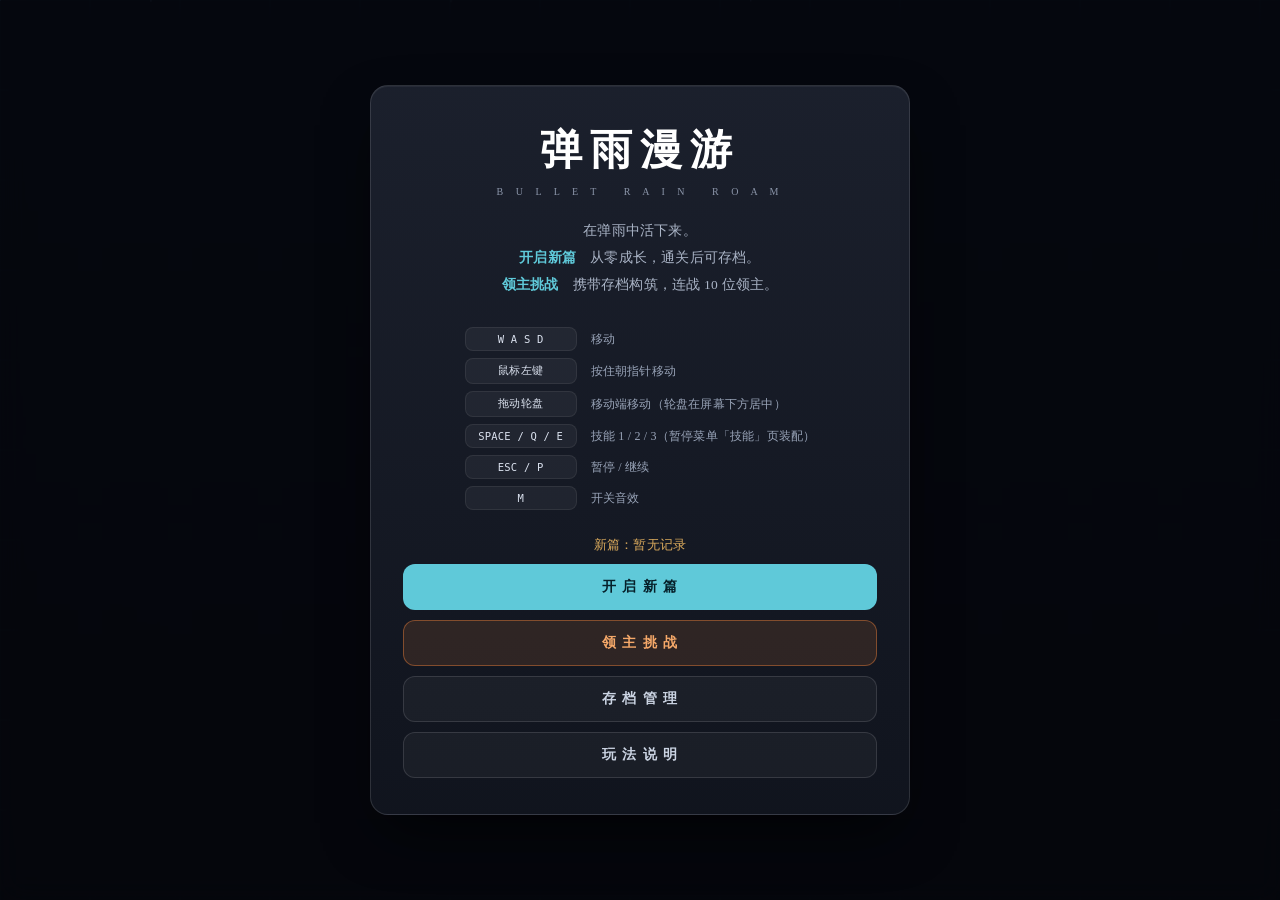
==== commit 004608bb: "Add files via upload" ====
--- a/index.html
+++ b/index.html
@@ -41,8 +41,8 @@
       <div class="subtitle">B U L L E T &nbsp; R A I N &nbsp; R O A M</div>
       <p class="desc">
         在弹雨中活下来。<br>
-        <strong>开启新篇</strong>　从零成长，通关后可把构筑存进存档。<br>
-        <strong>领主挑战</strong>　携带存档的构筑，连续迎战 10 位领主。
+        <strong>开启新篇</strong>　从零成长，通关后可存档。<br>
+        <strong>领主挑战</strong>　携带存档构筑，连战 10 位领主。
       </p>
 
       <div class="keys">
@@ -67,20 +67,14 @@
     <div class="panel">
       <h2 class="ph">玩法说明</h2>
       <ul class="howto">
-        <li><b>自动战斗</b>　武器自动开火，你只需走位与躲避。</li>
-        <li><b>升级</b>　两轮三选一：先选「弹珠 / 弹珠强化 / 被动强化」中的一类，再从 3 个候选里选 1 个。</li>
-        <li><b>弹珠</b>　7 种基础弹珠 = 4 种纯形态（飞镖 / 爆破 / 激光 / 追踪）+ 3 种自带特效（雪花→冰霜、毒气→剧毒、电弧→感电）。同一种可重复持有。</li>
-        <li><b>子弹组</b>　所有弹珠基础都是 1 组；被动「多重射击」每级为<b>所有</b>弹珠 +1 组。</li>
-        <li><b>单体与范围</b>　雪花弹、毒气弹命中即消失。想让冰霜 / 剧毒变成范围，要合成<b>爆破形态</b>的霜系 / 毒系弹珠。</li>
-        <li><b>合成</b>　同阶任意两颗都能合成，顺序不影响产物：B + B → A（28 种），A + A → S（23 种）。产物等级 = 两颗之和。</li>
-        <li><b>等级</b>　B 1~3 · A 2~6 · S 4~12。特效在所有等级都生效。</li>
-        <li><b>技能</b>　金属风暴、饱和轰炸、湮灭光束、自动防御卫星、严冬、腐朽、天罚、混沌产物 这 8 件 S 阶各有专属技能，最多带 3 个（暂停菜单「技能」页装配）。</li>
-        <li><b>预警</b>　精英与领主出手前，地面亮起图形并逐渐填满 —— <b class="danger">红色</b>重伤，<b class="danger">紫色</b>秒杀，看到就躲。</li>
-        <li><b>回血</b>　绿色十字晶体，掉落率低，残血时吸附范围更大；续航主要靠被动「纳米修复」。</li>
-        <li><b>敌人</b>　虫群、执行体、追猎者之外，还有打弹幕的散射体、旋涡、弹幕塔、狙击体，以及死亡分裂的裂变体和高护甲的壁垒。</li>
-        <li><b>领主</b>　随血量切换阶段，招式越来越密。击破掉落宝箱：智库（所有弹珠 +1 级）/ 肉身（伤害 +10%）/ 祝福（随机特殊效果）。</li>
-        <li><b>目标</b>　存活 15 分钟后最终领主降临，击破即通关，可保存存档或进入无尽模式。</li>
-        <li><b>领主挑战</b>　选一个存档进挑战：不掉落经验、无法升级，领主被击败只掉血包；连战 10 位领主，第 10 位不死不灭，以对它造成的伤害百分比计成绩。</li>
+        <li><b>自动战斗</b>　武器自动开火，你只管走位和躲避。</li>
+        <li><b>升级</b>　先选一类（弹珠 / 弹珠强化 / 被动强化），再三选一。</li>
+        <li><b>合成</b>　同阶两颗即可合成，顺序不影响产物：B + B → A，A + A → S。</li>
+        <li><b>控制</b>　<b class="danger">冻结与麻痹对首领无效</b>，减速和易伤仍然有效。</li>
+        <li><b>预警</b>　地面图形填满即爆发。<b class="danger">红色</b>重伤，<b class="danger">紫色</b>秒杀，看到就躲。</li>
+        <li><b>回血</b>　绿色十字掉落率低，续航主要靠被动「纳米修复」。</li>
+        <li><b>技能</b>　8 件 S 阶各有专属大招，最多带 3 个（暂停菜单「技能」页装配）。</li>
+        <li><b>目标</b>　存活 15 分钟后最终领主降临，击破即通关。</li>
       </ul>
       <button id="btnHowBack" class="btn primary">返 回</button>
     </div>
@@ -103,8 +97,7 @@
     <div class="level-wrap">
       <div class="level-title">融 合 协 议</div>
       <div class="level-sub">
-        只有<strong>同阶</strong>弹珠能合成，点两件即可配对，<strong>顺序不影响产物</strong>。<br>
-        产物等级 = 两颗之和（B 1~3 · A 2~6 · S 4~12）
+        只有<strong>同阶</strong>弹珠能合成，顺序不影响产物　·　产物等级 ＝ 两颗之和（B 1~3 · A 2~6 · S 4~12）
       </div>
 
       <div class="fusion-slots">
@@ -122,8 +115,7 @@
         <button id="btnFuseSkip" class="btn ghost">暂 不 融 合</button>
       </div>
       <div class="fusion-tip">
-        消耗两件弹珠，产出一件更高阶的弹珠。配方见暂停菜单的<b>融合图鉴</b>。<br>
-        子弹组：所有弹珠基础 1 组，多重射击每级 +1 组。
+        消耗两件，产出一件更高阶的弹珠　·　配方见暂停菜单的<b>融合图鉴</b>
       </div>
     </div>
   </div>
@@ -181,17 +173,14 @@
 
       <div id="tabRules" class="tabpane hidden">
         <ul class="howto compact">
-          <li><b>升级</b>　两轮三选一：先选一类，再从 3 个候选里选 1 个。无法强化的类会置灰并写明原因。</li>
-          <li><b>刷新</b>　只有「获取弹珠」可刷新，每次升级限一次。B 阶可重复持有 —— 两颗同种才能合成对应 A 阶。</li>
-          <li><b>合成</b>　每 5 级 1 次机会。同阶任意两颗都能合成，顺序不影响产物，产物等级 = 两颗之和。</li>
-          <li><b>弹珠</b>　7 种基础弹珠 = 4 种纯形态 + 3 种自带特效，两两组合 = 28 种 A 阶。</li>
-          <li><b>终极</b>　28 种 A 阶两两组合 = 406 条，产出 23 种 S 阶，配方见「融合图鉴」。</li>
-          <li><b>技能</b>　8 件 S 阶弹珠各有专属大招（金属风暴 / 饱和轰炸 / 湮灭光束 / 自动防御卫星 / 严冬 / 腐朽 / 天罚 / 混沌产物），最多带 3 个。</li>
-          <li><b>预警</b>　地面图形填满即爆发。<b class="danger">红色</b>造成重伤，<b class="danger">紫色</b>是秒杀技 —— 必须躲开。</li>
-          <li><b>回血</b>　绿色十字，掉落率低，残血时吸附范围更大；续航靠被动「纳米修复」。</li>
-          <li><b>宝库</b>　智库（所有弹珠 +1 级）/ 肉身（伤害 +10%）/ 祝福（随机特殊效果）。</li>
-          <li><b>祝福</b>　猎人（对领主 +20% 伤害，对杂兵 -15%）/ 不灭（免疫一次致命伤，挡不住秒杀）/ 咆哮（R 键清场，冷却 120 秒），每种一次。</li>
-          <li><b>目标</b>　存活 15 分钟后最终领主降临，击破即通关，可继续挑战无尽模式。</li>
+          <li><b>升级</b>　先选一类，再三选一；不可选的类会置灰。</li>
+          <li><b>刷新</b>　仅「获取弹珠」可刷新，每次升级限一次。</li>
+          <li><b>合成</b>　每 5 级 1 次机会，同阶随意配对，产物等级 ＝ 两颗之和。</li>
+          <li><b>控制</b>　<b class="danger">冻结 / 麻痹对首领无效</b>，减速与易伤仍可生效。</li>
+          <li><b>范围</b>　被动「扩散场」每级半径 +10%，满级 +50%。</li>
+          <li><b>预警</b>　<b class="danger">红色</b>重伤，<b class="danger">紫色</b>秒杀，必须躲开。</li>
+          <li><b>宝库</b>　智库（弹珠 +1 级）/ 肉身（伤害 +10%）/ 祝福（特殊效果）。</li>
+          <li><b>目标</b>　存活 15 分钟击破最终领主即通关。</li>
         </ul>
       </div>
 
@@ -209,8 +198,8 @@
       <h2 id="winTitle" class="ph">通 关 达 成</h2>
       <div id="winStats" class="over-stats"></div>
       <p class="win-tip">
-        最终领主已被击溃。可以保存成绩离开，也可以<strong class="danger">继续挑战</strong> ——
-        它会以更强的姿态归来，而且<strong class="danger">不会再倒下</strong>。
+        最终领主已被击溃。可以存档离开，也可以<strong class="danger">继续挑战</strong> ——
+        它会更强，且<strong class="danger">不会再倒下</strong>。
       </p>
       <button id="btnWinSave" class="btn primary">保 存 存 档</button>
       <button id="btnWinEndless" class="btn ghost danger">继 续 挑 战 · 无 尽 模 式</button>
@@ -233,7 +222,7 @@
   <div id="screenSaveName" class="screen hidden">
     <div class="panel">
       <h2 class="ph">保 存 存 档</h2>
-      <p class="win-tip">为本次通关的构筑命名，最多保留 <b>10</b> 个存档（超出会挤掉最早的）。</p>
+      <p class="win-tip">为本次通关的构筑命名，最多保留 <b>10</b> 个存档。</p>
       <input id="saveNameInput" class="name-input" type="text" maxlength="16" placeholder="未命名存档">
       <div id="saveNameErr" class="save-err hidden"></div>
       <button id="btnSaveNameOk" class="btn primary">确 认 保 存</button>
--- a/css/style.css
+++ b/css/style.css
@@ -1,19 +1,21 @@
 :root {
-  --cyan: #6fb6c6;
-  --magenta: #c973a8;
-  --violet: #9084d6;
-  --lime: #8cbb58;
-  --amber: #cf9f4e;
-  --bg0: #070910;
-  --bg1: #0d1119;
-  --panel: #111725;
-  --panel2: #161d2e;
-  --line: rgba(255, 255, 255, .1);
-  --line2: rgba(255, 255, 255, .16);
-  --txt: #dbe3f2;
-  --dim: #8b97b0;
-  --shadow: 0 10px 30px rgba(0, 0, 0, .45);
-  --r: 12px;
+  --cyan: #5fc9d9;
+  --magenta: #d07fb0;
+  --violet: #9a8fdc;
+  --lime: #93c95f;
+  --amber: #d9a95c;
+
+  --bg0: #080a10;
+  --panel: #141824;
+  --panel2: #1a1f2c;
+  --line: rgba(255, 255, 255, .07);
+  --line2: rgba(255, 255, 255, .12);
+  --txt: #e6eaf3;
+  --dim: #8b95a9;
+  --shadow: 0 24px 60px -16px rgba(0, 0, 0, .75);
+  --r: 14px;
+
+  --mono: ui-monospace, 'SF Mono', 'JetBrains Mono', Menlo, Consolas, monospace;
 }
 
 * { margin: 0; padding: 0; box-sizing: border-box; -webkit-tap-highlight-color: transparent; }
@@ -23,6 +25,9 @@
   background: var(--bg0);
   overflow: hidden;
   color: var(--txt);
+  font-family: var(--font);
+  font-size: 14px;
+  letter-spacing: .2px;
   user-select: none;
   -webkit-font-smoothing: antialiased;
 }
@@ -33,513 +38,532 @@
 
 .hidden { display: none !important; }
 
-#hud { position: absolute; inset: 0; pointer-events: none; padding: 14px; }
-
-.hud-top { display: flex; justify-content: space-between; align-items: flex-start; gap: 12px; }
-
-.bars { width: min(42vw, 340px); }
+::selection { background: rgba(95, 201, 217, .28); }
+
+/* ── HUD ───────────────────────────────── */
+#hud { position: absolute; inset: 0; pointer-events: none; padding: 16px; }
+
+.hud-top { display: flex; justify-content: space-between; align-items: flex-start; gap: 16px; }
+
+.bars { width: min(38vw, 300px); }
 
 .hp-bar, .xp-bar {
-  position: relative; width: 100%; height: 16px;
-  background: rgba(0, 0, 0, .45);
-  border: 1px solid var(--line);
-  border-radius: 8px; overflow: hidden;
-}
-.xp-bar { height: 8px; margin-top: 5px; }
+  position: relative; width: 100%; height: 12px;
+  background: rgba(255, 255, 255, .07);
+  border-radius: 999px; overflow: hidden;
+}
+.xp-bar { height: 5px; margin-top: 6px; }
 
 .hp-fill {
   height: 100%; width: 100%;
-  background: linear-gradient(90deg, #b8385c, #d1683f);
+  background: linear-gradient(90deg, #d1495b, #e08b4a);
   transition: width .12s linear;
 }
 .xp-fill {
   height: 100%; width: 0%;
-  background: #5a8fb0;
+  background: var(--cyan);
   transition: width .12s linear;
 }
 
 .hp-bar span {
   position: absolute; inset: 0;
   display: flex; align-items: center; justify-content: center;
-  font-size: 11px; font-weight: 700; letter-spacing: .5px;
-  color: #fff;
-  text-shadow: 0 1px 2px rgba(0, 0, 0, .9);
+  font-family: var(--mono);
+  font-size: 10px; font-weight: 600; letter-spacing: .4px;
+  color: rgba(255, 255, 255, .92);
 }
 
 .stats { text-align: right; }
 .timer {
-  font-family: ui-monospace, 'SF Mono', 'JetBrains Mono', Menlo, Consolas, 'Liberation Mono', monospace;
-  font-size: 28px; font-weight: 800; line-height: 1;
+  font-family: var(--mono);
+  font-size: 26px; font-weight: 600; line-height: 1;
+  font-variant-numeric: tabular-nums;
   color: #fff;
 }
-.mini { margin-top: 5px; font-size: 12px; color: var(--dim); letter-spacing: .5px; }
-.mini b { color: #fff; font-weight: 700; }
-
-.hud-bottom { position: absolute; left: 14px; right: 14px; bottom: 14px; }
+.mini { margin-top: 6px; font-size: 11.5px; color: var(--dim); }
+.mini b { color: #fff; font-weight: 600; }
+
+.hud-bottom { position: absolute; left: 16px; right: 16px; bottom: 16px; }
 .chip-bar { display: flex; flex-wrap: wrap; gap: 6px; }
 .chip-bar + .chip-bar { margin-top: 6px; }
 
 .chip {
   display: flex; align-items: center; gap: 5px;
-  padding: 3px 9px; font-size: 11px; font-weight: 700;
-  border-radius: 6px;
-  background: rgba(10, 14, 24, .8);
-  border: 1px solid var(--line);
+  padding: 3px 10px; font-size: 11px; font-weight: 600;
+  border-radius: 999px;
+  background: rgba(12, 16, 26, .72);
+  border: 1px solid var(--line);
+  backdrop-filter: blur(6px);
   white-space: nowrap;
 }
-.chip .ic { font-size: 13px; }
-.chip .lv { color: var(--cyan); font-family: ui-monospace, 'SF Mono', 'JetBrains Mono', Menlo, Consolas, 'Liberation Mono', monospace; }
-.chip.pas { border-color: rgba(144, 132, 214, .45); }
+.chip .ic { font-size: 12px; }
+.chip .lv { color: var(--cyan); font-family: var(--mono); font-size: 10.5px; }
+.chip.pas { border-color: rgba(154, 143, 220, .35); }
 .chip.pas .lv { color: var(--violet); }
 
 .boss-wrap {
-  position: absolute; top: 66px; left: 50%; transform: translateX(-50%);
-  width: min(66vw, 520px); text-align: center;
-  display: flex; flex-direction: column; gap: 7px;
-}
-.boss-slot { }
-.boss-name { font-size: 11px; letter-spacing: 3px; color: var(--magenta); margin-bottom: 4px; }
-.boss-bar { height: 8px; border: 1px solid rgba(201, 115, 168, .5); border-radius: 5px; overflow: hidden; background: rgba(0, 0, 0, .5); }
-.boss-fill { height: 100%; width: 100%; background: linear-gradient(90deg, #b0508c, #d1683f); transition: width .1s linear; }
+  position: absolute; top: 70px; left: 50%; transform: translateX(-50%);
+  width: min(60vw, 480px); text-align: center;
+  display: flex; flex-direction: column; gap: 10px;
+}
+.boss-name { font-size: 10.5px; letter-spacing: 2.5px; color: var(--magenta); margin-bottom: 5px; }
+.boss-bar { height: 6px; border-radius: 999px; overflow: hidden; background: rgba(255, 255, 255, .08); }
+.boss-fill { height: 100%; width: 100%; background: linear-gradient(90deg, #c2609b, #e08b4a); transition: width .1s linear; }
 .boss-name.p2 { color: var(--violet) !important; }
-.boss-fill.infinite { background: linear-gradient(90deg, #7a5cc0, #b0508c) !important; }
-.boss-name.final { color: #ffd23c !important; font-size: 12px; }
-.boss-slot.final .boss-bar { height: 11px; border-color: rgba(255, 210, 60, .6); }
+.boss-fill.infinite { background: linear-gradient(90deg, #8a6fd0, #c2609b) !important; }
+.boss-name.final { color: #ffd23c !important; font-size: 11.5px; }
+.boss-slot.final .boss-bar { height: 8px; }
 
 .toast {
   position: absolute; top: 30%; left: 50%; transform: translate(-50%, 0);
-  font-size: 22px; font-weight: 800; letter-spacing: 2px;
+  font-size: 19px; font-weight: 700; letter-spacing: 3px;
   color: #fff;
-  text-shadow: 0 2px 6px rgba(0, 0, 0, .9);
   opacity: 0; transition: opacity .3s, transform .3s;
 }
 .toast.show { opacity: 1; transform: translate(-50%, -14px); }
 
+/* ── 弹层 ───────────────────────────────── */
 .screen {
   position: absolute; inset: 0;
   display: flex; align-items: center; justify-content: center;
-  background: rgba(4, 6, 11, .82);
-  backdrop-filter: blur(3px);
-  padding: 20px; overflow-y: auto; z-index: 10;
+  background: rgba(6, 8, 13, .74);
+  backdrop-filter: blur(14px);
+  padding: 24px; overflow-y: auto; z-index: 10;
 }
 
 .panel {
-  width: min(94vw, 520px);
-  background: var(--panel);
+  width: min(94vw, 500px);
+  background: linear-gradient(180deg, rgba(28, 33, 46, .96), rgba(17, 21, 31, .96));
   border: 1px solid var(--line2);
-  border-radius: 16px;
-  padding: 28px 26px;
+  border-radius: 18px;
+  padding: 30px 28px;
   text-align: center;
-  box-shadow: var(--shadow);
-}
-
-.menu-panel { width: min(94vw, 560px); padding: 34px 30px; }
+  box-shadow: var(--shadow), inset 0 1px 0 rgba(255, 255, 255, .05);
+}
+
+.menu-panel { width: min(94vw, 540px); padding: 36px 32px; }
 
 .title {
-  font-size: clamp(30px, 7vw, 46px); font-weight: 800; letter-spacing: 4px;
-  color: #eef3fb;
-}
-.subtitle { margin-top: 6px; font-size: 11px; letter-spacing: 4px; color: var(--dim); }
-.desc { margin: 18px 0 8px; font-size: 14px; line-height: 1.85; color: #b7c2d6; }
-.desc strong { color: var(--cyan); }
-
-.keys { margin: 16px auto 4px; display: inline-block; text-align: left; }
-.key-row { display: flex; align-items: center; gap: 12px; margin: 6px 0; font-size: 12px; color: var(--dim); }
+  font-size: clamp(28px, 6vw, 42px); font-weight: 700; letter-spacing: 8px;
+  color: #fff;
+}
+.subtitle { margin-top: 8px; font-size: 10px; letter-spacing: 5px; color: var(--dim); }
+.desc { margin: 20px 0 4px; font-size: 13.5px; line-height: 2; color: #aab4c6; }
+.desc strong { color: var(--cyan); font-weight: 600; }
+
+.keys { margin: 18px auto 2px; display: inline-block; text-align: left; }
+.key-row { display: flex; align-items: center; gap: 14px; margin: 7px 0; font-size: 12px; color: var(--dim); }
 .key {
-  display: inline-block; min-width: 118px; text-align: center;
-  padding: 5px 10px; border-radius: 6px;
-  background: rgba(255, 255, 255, .06);
-  border: 1px solid var(--line);
-  font-family: ui-monospace, 'SF Mono', 'JetBrains Mono', Menlo, Consolas, 'Liberation Mono', monospace; font-size: 11px; color: #fff;
-}
-.ktxt { flex: 1; text-align: left; font-size: 12px; line-height: 1.5; color: #93a0b8; }
-
-.best-box { margin: 16px 0 6px; font-size: 13px; color: var(--amber); }
-
-.ph { font-size: 20px; letter-spacing: 4px; margin-bottom: 14px; color: #fff; }
-
-.howto { text-align: left; margin: 0 auto 20px; max-width: 460px; }
+  display: inline-block; min-width: 112px; text-align: center;
+  padding: 5px 10px; border-radius: 8px;
+  background: rgba(255, 255, 255, .05);
+  border: 1px solid var(--line);
+  font-family: var(--mono); font-size: 10.5px; color: #dbe2ef;
+}
+.ktxt { flex: 1; text-align: left; font-size: 12px; line-height: 1.5; color: #98a3b7; }
+
+.best-box { margin: 18px 0 6px; font-size: 12.5px; color: var(--amber); }
+
+.ph { font-size: 17px; letter-spacing: 5px; margin-bottom: 16px; color: #fff; font-weight: 600; }
+
+.howto { text-align: left; margin: 0 auto 20px; max-width: 440px; }
 .howto li {
-  font-size: 13px; line-height: 1.9; color: #b7c2d6;
-  margin: 7px 0; list-style: none; padding-left: 18px; position: relative;
-}
-.howto li::before { content: "—"; position: absolute; left: 0; color: var(--cyan); }
-.howto b { color: #fff; }
-.howto b.danger { color: #e08ab8; }
+  font-size: 13px; line-height: 1.85; color: #aab4c6;
+  margin: 8px 0; list-style: none; padding-left: 16px; position: relative;
+}
+.howto li::before {
+  content: ""; position: absolute; left: 0; top: 10px;
+  width: 4px; height: 4px; border-radius: 50%;
+  background: var(--cyan); opacity: .8;
+}
+.howto b { color: #fff; font-weight: 600; }
+.howto b.danger, .howto strong.danger { color: #e293c2; }
 
 .btn {
   display: block; width: 100%; margin-top: 10px;
-  padding: 13px 18px; font-size: 15px; font-weight: 700; letter-spacing: 2px;
-  border: none; border-radius: 10px; cursor: pointer;
-  transition: background .15s, border-color .15s, transform .1s;
+  padding: 13px 18px; font-size: 14px; font-weight: 600; letter-spacing: 1.5px;
+  border: 1px solid transparent; border-radius: 12px; cursor: pointer;
   font-family: inherit;
-}
-.btn.primary { color: #08131a; background: #6fb6c6; }
-.btn.primary:hover { background: #86c8d6; }
+  transition: background .16s, border-color .16s, transform .1s, box-shadow .16s;
+}
+.btn.primary { color: #06202a; background: var(--cyan); }
+.btn.primary:hover { background: #77d6e4; box-shadow: 0 6px 20px -6px rgba(95, 201, 217, .6); }
 .btn.ghost {
-  color: var(--txt); background: rgba(255, 255, 255, .05);
-  border: 1px solid var(--line2);
-}
-.btn.ghost:hover { background: rgba(255, 255, 255, .1); }
-.btn.small { padding: 8px 14px; font-size: 12px; letter-spacing: 1px; width: auto; }
-.btn:active { transform: scale(.985); }
+  color: #cbd4e3; background: rgba(255, 255, 255, .04);
+  border-color: var(--line2);
+}
+.btn.ghost:hover { background: rgba(255, 255, 255, .08); color: #fff; }
+.btn.small { padding: 8px 16px; font-size: 12px; letter-spacing: .5px; width: auto; border-radius: 10px; }
+.btn:active { transform: scale(.99); }
 .btn.danger {
-  border-color: rgba(201, 115, 168, .5);
-  background: rgba(201, 115, 168, .16);
-  color: #e6b6d2;
-}
-.btn.danger:hover { background: rgba(201, 115, 168, .26); }
+  border-color: rgba(208, 127, 176, .38);
+  background: rgba(208, 127, 176, .12);
+  color: #e5b3d0;
+}
+.btn.danger:hover { background: rgba(208, 127, 176, .2); }
+.btn.rush {
+  background: rgba(255, 138, 61, .12);
+  border-color: rgba(255, 138, 61, .4);
+  color: #f5a869;
+}
+.btn.rush:hover { background: rgba(255, 138, 61, .2); }
 
 #screenLevel { align-items: center; }
-.level-wrap { width: min(96vw, 900px); text-align: center; }
+.level-wrap { width: min(96vw, 880px); text-align: center; }
 .level-title {
-  font-size: clamp(19px, 4.4vw, 27px); font-weight: 800; letter-spacing: 6px; color: #fff;
+  font-size: clamp(18px, 4vw, 24px); font-weight: 700; letter-spacing: 8px; color: #fff;
 }
 .level-sub {
-  margin-top: 8px; font-size: 12.5px; line-height: 1.7;
-  letter-spacing: 1px; color: #a4b0c6;
-}
-
-.card-box { display: flex; flex-wrap: wrap; gap: 14px; justify-content: center; margin-top: 22px; }
+  margin-top: 10px; font-size: 12.5px; line-height: 1.8;
+  color: #96a1b5;
+}
+.level-sub strong { color: #fff; font-weight: 600; }
+
+.card-box { display: flex; flex-wrap: wrap; gap: 14px; justify-content: center; margin-top: 24px; }
 
 .card {
-  width: min(90vw, 250px); min-height: 178px;
-  padding: 16px 15px; cursor: pointer; text-align: left;
-  background: var(--panel2);
+  width: min(90vw, 244px); min-height: 172px;
+  padding: 18px 16px; cursor: pointer; text-align: left;
+  background: linear-gradient(180deg, rgba(32, 38, 52, .9), rgba(22, 27, 38, .9));
   border: 1px solid var(--line2);
   border-radius: var(--r);
-  transition: transform .12s, border-color .15s, background .15s;
+  box-shadow: inset 0 1px 0 rgba(255, 255, 255, .04);
+  transition: transform .14s, border-color .16s, box-shadow .16s;
   display: flex; flex-direction: column;
 }
-.card:hover { transform: translateY(-4px); border-color: var(--cyan); background: #1a2233; }
-.card.new { border-color: rgba(140, 187, 88, .45); }
+.card:hover {
+  transform: translateY(-4px);
+  border-color: rgba(95, 201, 217, .55);
+  box-shadow: 0 18px 40px -18px rgba(0, 0, 0, .8), inset 0 1px 0 rgba(255, 255, 255, .06);
+}
+.card.new { border-color: rgba(147, 201, 95, .35); }
 .card.new:hover { border-color: var(--lime); }
-.card.up { border-color: rgba(144, 132, 214, .45); }
+.card.up { border-color: rgba(154, 143, 220, .35); }
 .card.up:hover { border-color: var(--violet); }
 
-.card .c-ic { font-size: 26px; line-height: 1; }
-.card .c-name { margin-top: 9px; font-size: 16px; font-weight: 800; color: #fff; }
+.card .c-ic { font-size: 24px; line-height: 1; }
+.card .c-name { margin-top: 10px; font-size: 15.5px; font-weight: 700; color: #fff; }
 .card .c-tag {
-  display: inline-block; margin-top: 6px; padding: 2px 8px; border-radius: 5px;
-  font-size: 10px; font-weight: 700; letter-spacing: .5px;
-  background: rgba(255, 255, 255, .07); color: var(--dim);
-}
-.card .c-tag.t-new { background: rgba(140, 187, 88, .14); color: var(--lime); }
+  display: inline-block; margin-top: 7px; padding: 2px 8px; border-radius: 6px;
+  font-size: 10px; font-weight: 600;
+  background: rgba(255, 255, 255, .06); color: var(--dim);
+}
+.card .c-tag.t-new { background: rgba(147, 201, 95, .14); color: var(--lime); }
 .card .c-tag.t-b { background: rgba(122, 215, 255, .14); color: #7ad7ff; }
 .card .c-tag.t-a { background: rgba(155, 107, 255, .16); color: #b98cff; }
 .card .c-tag.t-s { background: rgba(255, 210, 60, .16); color: #ffd23c; }
 .f-tag.t-b { background: rgba(122, 215, 255, .14); color: #7ad7ff; }
 .f-tag.t-a { background: rgba(155, 107, 255, .16); color: #b98cff; }
 .f-tag.t-s { background: rgba(255, 210, 60, .16); color: #ffd23c; }
-.tier-txt { font-weight: 700; }
+.tier-txt { font-weight: 600; }
 .tier-txt.t-b { color: #7ad7ff; }
 .tier-txt.t-a { color: #b98cff; }
 .tier-txt.t-s { color: #ffd23c; }
-.card .c-tag.t-up { background: rgba(144, 132, 214, .16); color: var(--violet); }
-.card .c-desc { margin-top: 9px; font-size: 12.5px; line-height: 1.7; color: #a4b0c6; flex: 1; }
-.card .c-desc .hl { color: var(--cyan); font-weight: 700; }
+.card .c-tag.t-up { background: rgba(154, 143, 220, .16); color: var(--violet); }
+.card .c-desc { margin-top: 10px; font-size: 12.5px; line-height: 1.75; color: #98a3b7; flex: 1; }
+.card .c-desc .hl { color: var(--cyan); font-weight: 600; }
 
 .card .c-eff {
-  margin-top: 8px; padding: 6px 9px; border-radius: 7px;
-  font-size: 11.5px; line-height: 1.65; color: #a4b0c6;
+  margin-top: 10px; padding: 8px 10px; border-radius: 10px;
+  font-size: 11.5px; line-height: 1.7; color: #98a3b7;
   background: rgba(0, 0, 0, .22);
   border: 1px solid var(--line);
 }
-.card .c-eff b { color: #fff; }
+.card .c-eff b { color: #fff; font-weight: 600; }
 .card .c-eff .dim { color: var(--dim); }
 
 .card .c-body {
-  margin-top: 9px; padding-top: 8px;
+  margin-top: 10px; padding-top: 9px;
   border-top: 1px solid var(--line);
-  font-size: 12px; line-height: 1.6; color: #c3cddd;
-}
-.card .c-body.warn { color: var(--amber); border-top-color: rgba(207, 159, 78, .3); }
-.card .c-row { display: flex; align-items: baseline; gap: 8px; }
+  font-size: 12px; line-height: 1.65; color: #c0cadb;
+}
+.card .c-body.warn { color: var(--amber); border-top-color: rgba(217, 169, 92, .28); }
+.card .c-row { display: flex; align-items: baseline; gap: 10px; }
 .card .c-row + .c-row { margin-top: 3px; }
-.card .ck { flex: none; width: 42px; font-size: 10.5px; letter-spacing: .5px; color: var(--dim); }
+.card .ck { flex: none; width: 40px; font-size: 10.5px; color: var(--dim); }
 .card .cv { flex: 1; }
 .card .c-row.next .ck { color: var(--cyan); }
-.card .c-row.next .cv { color: #fff; font-weight: 700; }
-
-.card.kind { min-height: 200px; }
-.card.kind .c-ic { font-size: 28px; }
-.card.kind .c-name { font-size: 17px; }
-.card.kind.k-new { border-color: rgba(140, 187, 88, .45); }
-.card.kind.k-up { border-color: rgba(144, 132, 214, .45); }
-.card.kind.k-passive { border-color: rgba(111, 182, 198, .45); }
-.card.locked { opacity: .4; cursor: not-allowed; }
-.card.locked:hover { transform: none; border-color: var(--line2); background: var(--panel2); }
-
-.reroll-box { margin-top: 16px; display: flex; justify-content: center; gap: 10px; flex-wrap: wrap; }
-
-.over-stats { display: grid; grid-template-columns: 1fr 1fr; gap: 8px; margin: 8px 0 14px; }
+.card .c-row.next .cv { color: #fff; font-weight: 600; }
+
+.card.kind { min-height: 196px; }
+.card.kind .c-ic { font-size: 26px; }
+.card.kind .c-name { font-size: 16.5px; }
+.card.kind.k-new { border-color: rgba(147, 201, 95, .35); }
+.card.kind.k-up { border-color: rgba(154, 143, 220, .35); }
+.card.kind.k-passive { border-color: rgba(95, 201, 217, .35); }
+.card.locked { opacity: .38; cursor: not-allowed; }
+.card.locked:hover { transform: none; border-color: var(--line2); box-shadow: none; }
+
+.reroll-box { margin-top: 18px; display: flex; justify-content: center; gap: 10px; flex-wrap: wrap; }
+
+.over-stats { display: grid; grid-template-columns: 1fr 1fr; gap: 8px; margin: 10px 0 16px; }
 .os-item {
-  padding: 11px 8px; border-radius: 10px;
+  padding: 12px 8px; border-radius: 12px;
   background: rgba(255, 255, 255, .04);
   border: 1px solid var(--line);
 }
-.os-v { font-size: 20px; font-weight: 800; color: #fff; font-family: ui-monospace, 'SF Mono', 'JetBrains Mono', Menlo, Consolas, 'Liberation Mono', monospace; }
-.os-k { margin-top: 3px; font-size: 11px; letter-spacing: .5px; color: var(--dim); }
+.os-v { font-size: 19px; font-weight: 700; color: #fff; font-family: var(--mono); font-variant-numeric: tabular-nums; }
+.os-k { margin-top: 4px; font-size: 11px; color: var(--dim); }
 
 .pause-stats { font-size: 13px; line-height: 2; color: var(--dim); margin-bottom: 16px; }
-.pause-stats b { color: #fff; }
-
+.pause-stats b { color: #fff; font-weight: 600; }
+
+/* ── 技能栏 ─────────────────────────────── */
 .skill-bar {
   position: absolute; right: 16px; top: 50%; transform: translateY(-50%);
   display: flex; flex-direction: column; gap: 10px;
 }
 .skill {
-  position: relative; width: 58px; height: 58px;
-  border-radius: 12px; overflow: hidden;
-  background: rgba(13, 17, 27, .9);
-  border: 1px solid var(--line);
+  position: relative; width: 56px; height: 56px;
+  border-radius: 14px; overflow: hidden;
+  background: rgba(14, 18, 28, .82);
+  border: 1px solid var(--line);
+  backdrop-filter: blur(6px);
   display: flex; align-items: center; justify-content: center;
-  transition: border-color .15s, box-shadow .15s;
-}
-.skill.ready { border-color: rgba(111, 182, 198, .75); }
+  transition: border-color .16s, box-shadow .16s;
+}
+.skill.ready { border-color: rgba(95, 201, 217, .7); box-shadow: 0 0 18px -6px rgba(95, 201, 217, .7); }
 .skill.ready .sk-icon { opacity: 1; }
 
-.skill.cooling { border-color: rgba(255, 255, 255, .08); }
-.skill.cooling .sk-icon { opacity: .28; filter: grayscale(.7); }
+.skill.cooling { border-color: rgba(255, 255, 255, .07); }
+.skill.cooling .sk-icon { opacity: .26; filter: grayscale(.7); }
 
 .sk-cd { position: absolute; inset: 0; pointer-events: none; }
 .sk-fill {
   position: absolute; left: 0; right: 0; bottom: 0; height: 0%;
-  background: repeating-linear-gradient(
-    -45deg, rgba(0, 0, 0, .72) 0 5px, rgba(0, 0, 0, .52) 5px 10px);
-  border-top: 1px solid rgba(111, 182, 198, .5);
+  background: rgba(6, 9, 15, .68);
+  border-top: 1px solid rgba(95, 201, 217, .45);
 }
 .sk-cdnum {
   position: absolute; inset: 0;
   display: flex; align-items: center; justify-content: center;
-  font-size: 21px; font-weight: 800; line-height: 1;
+  font-size: 19px; font-weight: 700; line-height: 1;
   color: #fff;
-  font-family: ui-monospace, 'SF Mono', 'JetBrains Mono', Menlo, Consolas, 'Liberation Mono', monospace;
-  text-shadow: 0 1px 3px rgba(0, 0, 0, .95);
+  font-family: var(--mono);
   opacity: 0; transition: opacity .12s;
   pointer-events: none;
 }
-.sk-icon { position: relative; font-size: 22px; line-height: 1; }
+.sk-icon { position: relative; font-size: 21px; line-height: 1; }
 .sk-key {
-  position: absolute; left: 0; right: 0; bottom: 3px;
-  text-align: center; font-size: 9px; letter-spacing: .5px;
-  color: var(--dim); font-family: ui-monospace, 'SF Mono', 'JetBrains Mono', Menlo, Consolas, 'Liberation Mono', monospace;
-}
-.sk-key.cd-num {
-  color: #fff; font-size: 9.5px; font-weight: 700;
-  text-shadow: 0 1px 3px rgba(0, 0, 0, .95);
-}
+  position: absolute; left: 0; right: 0; bottom: 4px;
+  text-align: center; font-size: 9px;
+  color: var(--dim); font-family: var(--mono);
+}
+.sk-key.cd-num { color: #fff; font-size: 9.5px; font-weight: 700; }
 .sk-name {
-  position: absolute; left: 3px; right: 3px; top: 4px;
+  position: absolute; left: 4px; right: 4px; top: 5px;
   text-align: center; font-size: 8.5px; line-height: 1.1;
-  color: #c9d4e8;
+  color: #c3cddf;
   white-space: nowrap; overflow: hidden; text-overflow: ellipsis;
 }
-.skill.cooling .sk-name { color: #7c88a0; }
+.skill.cooling .sk-name { color: #767f94; }
 .skill.empty { opacity: .4; }
 .skill.empty .sk-name { color: var(--dim); }
-.sk-icon.dim { color: var(--dim); font-size: 20px; }
-
+.sk-icon.dim { color: var(--dim); font-size: 19px; }
+
+/* ── 融合 ───────────────────────────────── */
 .fusion-slots {
   display: flex; align-items: stretch; justify-content: center;
-  gap: 8px; margin: 16px 0 6px; flex-wrap: nowrap;
+  gap: 10px; margin: 18px 0 6px; flex-wrap: nowrap;
 }
 .fslot {
-  flex: 1 1 0; min-width: 0; min-height: 82px; padding: 10px 11px;
+  flex: 1 1 0; min-width: 0; min-height: 80px; padding: 11px 12px;
   border-radius: var(--r); border: 1px dashed var(--line2);
-  background: rgba(0, 0, 0, .2);
-  display: flex; flex-direction: row; align-items: center; gap: 10px;
+  background: rgba(0, 0, 0, .18);
+  display: flex; flex-direction: row; align-items: center; gap: 11px;
   text-align: left;
 }
 .fslot.filled { border-style: solid; border-color: var(--line2); background: var(--panel2); }
-.fslot.result.filled { border-color: var(--violet); background: #1a1730; }
-.fslot.empty { opacity: .5; justify-content: center; text-align: center; }
+.fslot.result.filled { border-color: rgba(154, 143, 220, .6); background: rgba(154, 143, 220, .1); }
+.fslot.empty { opacity: .45; justify-content: center; text-align: center; }
 .fslot-hint { font-size: 12px; line-height: 1.7; color: var(--dim); }
-.fop { flex: none; display: flex; align-items: center; font-size: 15px; color: var(--dim); }
-
-#fusionList { display: flex; flex-direction: column; align-items: center; gap: 10px; margin-top: 16px; }
+.fop { flex: none; display: flex; align-items: center; font-size: 14px; color: var(--dim); }
+
+#fusionList { display: flex; flex-direction: column; align-items: center; gap: 9px; margin-top: 16px; }
 
 .f-ic {
-  flex: none; width: 42px; height: 42px; border-radius: 10px;
+  flex: none; width: 40px; height: 40px; border-radius: 11px;
   display: flex; align-items: center; justify-content: center;
   background: rgba(255, 255, 255, .05);
   border: 1px solid var(--line);
-  font-size: 22px; line-height: 1;
+  font-size: 20px; line-height: 1;
 }
 .f-main { flex: 1; min-width: 0; }
 .f-line { display: flex; align-items: baseline; gap: 8px; flex-wrap: wrap; }
-.f-name { font-size: 15px; font-weight: 800; color: #fff; }
+.f-name { font-size: 14.5px; font-weight: 700; color: #fff; }
 .f-tag {
-  flex: none; padding: 2px 8px; border-radius: 5px;
-  font-size: 10.5px; font-weight: 700;
-  background: rgba(144, 132, 214, .16); color: var(--violet);
-}
-.f-desc { margin-top: 4px; font-size: 12px; line-height: 1.6; color: #a4b0c6; }
-.f-foot { margin-top: 3px; font-size: 10.5px; line-height: 1.5; color: var(--cyan); }
-
-.fslot .f-ic { width: 34px; height: 34px; font-size: 18px; }
+  flex: none; padding: 2px 8px; border-radius: 6px;
+  font-size: 10.5px; font-weight: 600;
+  background: rgba(154, 143, 220, .16); color: var(--violet);
+}
+.f-desc { margin-top: 4px; font-size: 12px; line-height: 1.65; color: #98a3b7; }
+.f-foot { margin-top: 4px; font-size: 10.5px; line-height: 1.5; color: var(--cyan); }
+
+.fslot .f-ic { width: 34px; height: 34px; font-size: 17px; }
 .fslot .f-name { font-size: 13.5px; }
 .fslot .f-desc { margin-top: 3px; font-size: 11px; line-height: 1.5; }
 
 .card.fcard {
-  position: relative; width: min(92vw, 460px); min-height: 0;
+  position: relative; width: min(92vw, 450px); min-height: 0;
   flex-direction: row; align-items: center; gap: 12px;
   padding: 11px 14px; text-align: left;
 }
-.card.fcard.selected { border-color: var(--cyan); background: #1a2233; transform: translateY(-2px); }
+.card.fcard.selected { border-color: var(--cyan); transform: translateY(-2px); }
 .fsel-badge {
   position: absolute; top: -9px; right: -9px;
-  padding: 3px 10px; border-radius: 5px; font-size: 10px; font-weight: 800;
-  background: var(--cyan); color: #08131a;
+  padding: 3px 10px; border-radius: 6px; font-size: 10px; font-weight: 700;
+  background: var(--cyan); color: #06202a;
 }
 .fusion-actions { display: flex; gap: 10px; justify-content: center; margin-top: 18px; flex-wrap: wrap; }
-.fusion-actions .btn { width: auto; min-width: 168px; margin-top: 0; }
-.fusion-tip { margin-top: 12px; font-size: 11.5px; color: var(--dim); line-height: 1.7; }
-.card.fcard.disabled { opacity: .3; pointer-events: none; filter: grayscale(.6); }
+.fusion-actions .btn { width: auto; min-width: 160px; margin-top: 0; }
+.fusion-tip { margin-top: 14px; font-size: 11.5px; color: var(--dim); line-height: 1.8; }
+.fusion-tip b { color: #b9c3d4; }
+.card.fcard.disabled { opacity: .28; pointer-events: none; filter: grayscale(.6); }
 .lv-warn { position: absolute; bottom: 6px; left: 0; right: 0; font-size: 10px; color: var(--amber); }
 .f-reason { margin-top: 6px; font-size: 10.5px; line-height: 1.5; color: var(--cyan); }
 .f-warn { margin-top: 5px; font-size: 11px; color: var(--amber); }
 
-.pause-panel { width: min(96vw, 880px); }
-.tabs { display: flex; gap: 6px; justify-content: center; margin-bottom: 12px; flex-wrap: wrap; }
+/* ── 暂停面板 ───────────────────────────── */
+.pause-panel { width: min(96vw, 860px); }
+.tabs { display: flex; gap: 6px; justify-content: center; margin-bottom: 14px; flex-wrap: wrap; }
 .tab {
-  padding: 7px 13px; font-size: 12px; font-family: inherit; cursor: pointer;
-  border-radius: 8px; border: 1px solid var(--line);
-  background: rgba(255, 255, 255, .04); color: var(--dim);
-  transition: background .15s, color .15s, border-color .15s;
+  padding: 7px 15px; font-size: 12px; font-family: inherit; cursor: pointer;
+  border-radius: 999px; border: 1px solid var(--line);
+  background: rgba(255, 255, 255, .03); color: var(--dim);
+  transition: background .16s, color .16s, border-color .16s;
 }
 .tab:hover { color: #fff; }
-.tab.active { background: rgba(111, 182, 198, .16); border-color: var(--cyan); color: #fff; }
+.tab.active { background: rgba(95, 201, 217, .14); border-color: rgba(95, 201, 217, .55); color: #fff; }
 .tabpane {
-  min-height: 210px; max-height: 62vh; overflow-y: auto;
-  text-align: left; margin-bottom: 14px; padding-right: 6px;
-}
-.tabpane::-webkit-scrollbar { width: 6px; }
-.tabpane::-webkit-scrollbar-thumb { background: rgba(255, 255, 255, .18); border-radius: 3px; }
-.tabpane::-webkit-scrollbar-track { background: rgba(255, 255, 255, .04); }
+  min-height: 200px; max-height: 60vh; overflow-y: auto;
+  text-align: left; margin-bottom: 16px; padding-right: 8px;
+  scrollbar-width: thin; scrollbar-color: rgba(255, 255, 255, .16) transparent;
+}
+.tabpane::-webkit-scrollbar { width: 5px; }
+.tabpane::-webkit-scrollbar-thumb { background: rgba(255, 255, 255, .16); border-radius: 999px; }
+.tabpane::-webkit-scrollbar-track { background: transparent; }
 .keys.compact { display: block; margin: 0; }
 .keys.compact .key-row { font-size: 11.5px; }
-.keys.compact .key { min-width: 108px; font-size: 10px; padding: 4px 8px; }
+.keys.compact .key { min-width: 104px; font-size: 10px; padding: 4px 9px; }
 .howto.compact { margin-bottom: 0; }
 .howto.compact li { font-size: 12.5px; line-height: 1.8; }
 
-.build-sec { margin-bottom: 16px; }
+.build-sec { margin-bottom: 18px; }
 .build-h {
-  font-size: 12px; letter-spacing: 1px; color: var(--cyan); font-weight: 700;
-  margin-bottom: 8px; padding-bottom: 5px;
+  font-size: 12px; letter-spacing: 1.5px; color: var(--cyan); font-weight: 600;
+  margin-bottom: 9px; padding-bottom: 6px;
   border-bottom: 1px solid var(--line);
   display: flex; align-items: baseline; gap: 8px; flex-wrap: wrap;
 }
 .build-h .bh-dim { margin-left: auto; font-size: 10.5px; color: var(--dim); font-weight: 400; }
-.build-h.sub { margin-top: 14px; color: #c2cddd; border-bottom-color: var(--line); }
+.build-h.sub { margin-top: 16px; color: #b6c0d1; border-bottom-color: var(--line); }
 .build-row {
   display: flex; align-items: center; gap: 8px;
-  font-size: 13px; padding: 5px 2px;
+  font-size: 13px; padding: 6px 2px;
   border-bottom: 1px solid rgba(255, 255, 255, .05);
 }
-.build-row b { font-weight: 700; }
+.build-row b { font-weight: 600; }
 .bdim { margin-left: auto; font-size: 11px; color: var(--dim); white-space: nowrap; }
 .build-note {
-  font-size: 12.5px; line-height: 1.85; color: #a8b4c9;
-  padding: 10px 12px; border-radius: 8px; margin-bottom: 10px;
-  background: rgba(255, 255, 255, .04);
-  border: 1px solid var(--line);
-}
-.build-note b { color: #d6deee; }
-.btn.rush {
-  background: linear-gradient(180deg, rgba(255, 138, 61, .22), rgba(255, 138, 61, .08));
-  border-color: rgba(255, 138, 61, .55);
-  color: #ffb27a;
-}
-.btn.rush:hover { background: rgba(255, 138, 61, .3); border-color: #ff8a3d; }
-
+  font-size: 12.5px; line-height: 1.85; color: #9aa4b7;
+  padding: 11px 13px; border-radius: 10px; margin-bottom: 12px;
+  background: rgba(255, 255, 255, .035);
+  border: 1px solid var(--line);
+}
+.build-note b { color: #d3dbe9; font-weight: 600; }
+
+/* ── 存档 ───────────────────────────────── */
 .saves-tip {
-  font-size: 11.5px; line-height: 1.7; color: var(--dim);
+  font-size: 11.5px; line-height: 1.75; color: var(--dim);
   margin-bottom: 12px; padding-bottom: 10px;
   border-bottom: 1px solid var(--line);
 }
 .saves-top {
-  display: flex; align-items: flex-start; gap: 8px; margin-bottom: 10px;
+  display: flex; align-items: flex-start; gap: 10px; margin-bottom: 12px;
 }
 .saves-top .saves-tip { flex: 1; margin: 0; padding: 0; border: none; }
 .saves-top .btn.small { flex: none; margin-top: -2px; }
 
-.sv-act { display: flex; gap: 6px; margin-top: 7px; }
+.sv-act { display: flex; gap: 6px; margin-top: 8px; }
 .sv-act button {
-  flex: 1; padding: 4px 6px; font-size: 10.5px; font-family: inherit;
-  color: #a4b0c6; background: rgba(0, 0, 0, .25);
-  border: 1px solid var(--line2); border-radius: 5px; cursor: pointer;
+  flex: 1; padding: 5px 6px; font-size: 10.5px; font-family: inherit;
+  color: #9aa4b7; background: rgba(0, 0, 0, .22);
+  border: 1px solid var(--line2); border-radius: 7px; cursor: pointer;
+  transition: color .15s, border-color .15s;
 }
 .sv-act button:hover { color: #fff; border-color: var(--cyan); }
-.sv-act button.del:hover { color: #ff4d6d; border-color: #ff4d6d; }
-
-.saves-box { display: flex; flex-direction: column; gap: 7px; max-height: 52vh; overflow-y: auto; }
+.sv-act button.del:hover { color: #ff6b81; border-color: #ff6b81; }
+
+.saves-box { display: flex; flex-direction: column; gap: 8px; max-height: 50vh; overflow-y: auto; }
 .sv-empty {
-  padding: 22px 12px; text-align: center; font-size: 12px; color: var(--dim);
-  border: 1px dashed var(--line2); border-radius: 8px;
+  padding: 24px 12px; text-align: center; font-size: 12px; color: var(--dim);
+  border: 1px dashed var(--line2); border-radius: 10px;
 }
 .sv-item {
-  border: 1px solid var(--line); border-radius: 8px;
-  padding: 9px 11px; background: rgba(0, 0, 0, .18);
-}
-.sv-item.pickable { cursor: pointer; transition: border-color .15s, background .15s; }
-.sv-item.pickable:hover { border-color: var(--cyan); background: rgba(56, 240, 255, .06); }
-.sv-head { display: flex; align-items: center; gap: 8px; margin-bottom: 4px; }
-.sv-name { flex: 1; font-size: 13px; font-weight: 700; color: #fff; }
+  border: 1px solid var(--line); border-radius: 10px;
+  padding: 10px 12px; background: rgba(255, 255, 255, .025);
+}
+.sv-item.pickable { cursor: pointer; transition: border-color .16s, background .16s; }
+.sv-item.pickable:hover { border-color: rgba(95, 201, 217, .6); background: rgba(95, 201, 217, .06); }
+.sv-head { display: flex; align-items: center; gap: 8px; margin-bottom: 5px; }
+.sv-name { flex: 1; font-size: 13px; font-weight: 600; color: #fff; }
 .sv-lv {
-  flex: none; font-size: 10px; font-weight: 800; color: #ffd23c;
-  background: rgba(255, 210, 60, .14); padding: 1px 7px; border-radius: 4px;
-}
-.sv-line { font-size: 11px; line-height: 1.6; color: #a4b0c6; word-break: break-all; }
+  flex: none; font-size: 10px; font-weight: 700; color: #ffd23c;
+  background: rgba(255, 210, 60, .14); padding: 1px 8px; border-radius: 5px;
+}
+.sv-line { font-size: 11px; line-height: 1.65; color: #98a3b7; word-break: break-all; }
 .sv-line.dim { color: var(--dim); }
 .sv-go {
-  margin-top: 6px; text-align: center; font-size: 11px; font-weight: 700;
+  margin-top: 7px; text-align: center; font-size: 11px; font-weight: 600;
   letter-spacing: 2px; color: var(--cyan);
-  padding: 4px; border: 1px solid rgba(56, 240, 255, .3); border-radius: 5px;
+  padding: 5px; border: 1px solid rgba(95, 201, 217, .3); border-radius: 7px;
 }
 
 .name-input {
-  width: 100%; box-sizing: border-box; margin: 10px 0 4px;
-  padding: 9px 11px; font-size: 13px; font-family: inherit;
-  color: #fff; background: rgba(0, 0, 0, .35);
-  border: 1px solid var(--line2); border-radius: 7px; outline: none;
+  width: 100%; box-sizing: border-box; margin: 12px 0 6px;
+  padding: 10px 12px; font-size: 13px; font-family: inherit;
+  color: #fff; background: rgba(0, 0, 0, .3);
+  border: 1px solid var(--line2); border-radius: 10px; outline: none;
+  transition: border-color .16s;
 }
 .name-input:focus { border-color: var(--cyan); }
-.save-err { font-size: 11px; color: #ff4d6d; margin-bottom: 6px; }
-
+.save-err { font-size: 11px; color: #ff6b81; margin-bottom: 6px; }
+
+/* ── 融合图鉴 ───────────────────────────── */
 .cx-rules {
-  font-size: 11.5px; line-height: 1.7; color: var(--dim);
-  padding: 8px 12px; margin-bottom: 14px;
-  border-left: 2px solid var(--line2); background: rgba(0, 0, 0, .2);
-  border-radius: 0 6px 6px 0;
-}
-.cx-sec { margin-bottom: 18px; }
+  font-size: 11.5px; line-height: 1.8; color: #98a3b7;
+  padding: 9px 13px; margin-bottom: 16px;
+  border-left: 2px solid rgba(95, 201, 217, .6);
+  background: rgba(95, 201, 217, .06);
+  border-radius: 0 8px 8px 0;
+}
+.cx-sec { margin-bottom: 20px; }
 .cx-h {
-  font-size: 13px; font-weight: 800; color: #fff;
-  margin-bottom: 8px; padding-bottom: 6px;
+  font-size: 13px; font-weight: 700; color: #fff;
+  margin-bottom: 9px; padding-bottom: 7px;
   border-bottom: 1px solid var(--line);
 }
 .cx-dim { margin-left: 8px; font-size: 11px; font-weight: 400; color: var(--dim); }
 .cx-gh {
-  font-size: 11px; font-weight: 700; letter-spacing: 1px;
-  color: var(--cyan); margin: 12px 0 6px;
-}
-.cx-list { display: flex; flex-direction: column; gap: 5px; }
+  font-size: 11px; font-weight: 600; letter-spacing: 1.5px;
+  color: var(--cyan); margin: 14px 0 7px;
+}
+.cx-list { display: flex; flex-direction: column; gap: 6px; }
 .cx-item {
-  border: 1px solid var(--line); border-radius: 8px;
-  background: rgba(0, 0, 0, .18); overflow: hidden;
-  cursor: pointer; transition: border-color .15s, background .15s;
-}
-.cx-item:hover { border-color: var(--cyan); background: rgba(56, 240, 255, .05); }
+  border: 1px solid var(--line); border-radius: 10px;
+  background: rgba(255, 255, 255, .025); overflow: hidden;
+  cursor: pointer; transition: border-color .16s, background .16s;
+}
+.cx-item:hover { border-color: rgba(95, 201, 217, .5); background: rgba(95, 201, 217, .05); }
 .cx-head {
-  display: flex; align-items: center; gap: 9px;
-  padding: 8px 11px;
+  display: flex; align-items: center; gap: 10px;
+  padding: 9px 12px;
 }
 .cx-ic { flex: none; width: 22px; text-align: center; font-size: 16px; line-height: 1; }
-.cx-name { flex: 1; font-size: 13px; font-weight: 700; color: #fff; }
+.cx-name { flex: 1; font-size: 13px; font-weight: 600; color: #fff; }
 .cx-tier {
-  flex: none; padding: 1px 7px; border-radius: 4px;
-  font-size: 10px; font-weight: 800;
+  flex: none; padding: 1px 8px; border-radius: 5px;
+  font-size: 10px; font-weight: 700;
   background: rgba(122, 215, 255, .16); color: #7ad7ff;
 }
 .cx-tier.t2 { background: rgba(155, 107, 255, .18); color: #b98cff; }
@@ -547,150 +571,151 @@
 .cx-eff { flex: none; font-size: 12px; letter-spacing: 1px; }
 .cx-arrow { flex: none; font-size: 10px; color: var(--dim); transition: transform .18s; }
 .cx-item.open .cx-arrow { transform: rotate(180deg); }
-.cx-body { display: none; padding: 2px 11px 11px; }
+.cx-body { display: none; padding: 2px 12px 12px; }
 .cx-item.open .cx-body { display: block; }
-.cx-row { display: flex; gap: 10px; font-size: 11.5px; line-height: 1.75; }
-.cx-k { flex: none; width: 62px; color: var(--dim); }
-.cx-v { flex: 1; color: #a4b0c6; }
-.cx-v b { color: #fff; }
+.cx-row { display: flex; gap: 10px; font-size: 11.5px; line-height: 1.8; }
+.cx-k { flex: none; width: 60px; color: var(--dim); }
+.cx-v { flex: 1; color: #98a3b7; }
+.cx-v b { color: #fff; font-weight: 600; }
 .cx-brief {
-  margin-top: 7px; padding-top: 7px;
+  margin-top: 8px; padding-top: 8px;
   border-top: 1px solid var(--line);
-  font-size: 11.5px; line-height: 1.7; color: #8b97b0;
+  font-size: 11.5px; line-height: 1.75; color: #858fa3;
 }
 
 .codex-lead {
-  margin-bottom: 14px; border-left: 2px solid var(--cyan);
-  background: rgba(111, 182, 198, .07);
+  margin-bottom: 16px; border-left-color: var(--cyan);
 }
 
 .mx-wrap {
-  overflow-x: auto; margin: 10px 0 12px; padding: 2px;
-  border-radius: 8px; background: rgba(0, 0, 0, .2);
-}
-.mx { border-collapse: collapse; font-size: 11.5px; width: 100%; min-width: 640px; }
+  overflow-x: auto; margin: 10px 0 12px; padding: 3px;
+  border-radius: 10px; background: rgba(0, 0, 0, .18);
+}
+.mx { border-collapse: collapse; font-size: 11.5px; width: 100%; min-width: 620px; }
 .mx th, .mx td {
-  border: 1px solid rgba(255, 255, 255, .07);
+  border: 1px solid rgba(255, 255, 255, .06);
   padding: 6px 5px; text-align: center; white-space: nowrap;
 }
-.mx .mx-cor, .mx .mx-col { position: sticky; top: 0; z-index: 2; background: #151b29; }
+.mx .mx-cor, .mx .mx-col { position: sticky; top: 0; z-index: 2; background: #171c28; }
 .mx .mx-cor { left: 0; z-index: 3; font-size: 9.5px; font-weight: 400; color: var(--dim); }
-.mx .mx-row { position: sticky; left: 0; z-index: 1; background: #151b29; }
-.mx thead th, .mx .mx-cor, .mx .mx-row { color: #fff; font-weight: 700; }
-.mx .mx-col { min-width: 64px; }
-.mx .mx-col span, .mx .mx-row span { display: block; font-size: 9.5px; font-weight: 400; color: #8b97b0; }
-.mx .mx-row { text-align: left; color: var(--cyan); min-width: 78px; }
-.mx .mx-cell { line-height: 1.25; }
+.mx .mx-row { position: sticky; left: 0; z-index: 1; background: #171c28; }
+.mx thead th, .mx .mx-cor, .mx .mx-row { color: #fff; font-weight: 600; }
+.mx .mx-col { min-width: 62px; }
+.mx .mx-col span, .mx .mx-row span { display: block; font-size: 9.5px; font-weight: 400; color: var(--dim); }
+.mx .mx-row { text-align: left; color: var(--cyan); min-width: 76px; }
+.mx .mx-cell { line-height: 1.3; }
 .mx .mx-cell .mi { display: block; font-size: 13px; }
-.mx .mx-cell .mn { display: block; font-size: 10px; color: #cbd5e6; }
-.mx .mx-cell.same { background: rgba(207, 159, 78, .12); }
+.mx .mx-cell .mn { display: block; font-size: 10px; color: #c2cbdc; }
+.mx .mx-cell.same { background: rgba(217, 169, 92, .12); }
 .mx-legend { display: flex; gap: 8px; flex-wrap: wrap; font-size: 10.5px; color: var(--dim); }
-.mx-legend .lg { padding: 2px 8px; border-radius: 5px; border: 1px solid var(--line); }
+.mx-legend .lg { padding: 2px 9px; border-radius: 6px; border: 1px solid var(--line); }
 
 .recipe-list {
-  display: grid; grid-template-columns: repeat(auto-fill, minmax(246px, 1fr));
+  display: grid; grid-template-columns: repeat(auto-fill, minmax(240px, 1fr));
   gap: 2px 14px; margin-top: 4px;
 }
 .recipe-row {
   display: flex; align-items: baseline; gap: 6px;
-  font-size: 11.5px; line-height: 1.7; color: #b7c2d6;
+  font-size: 11.5px; line-height: 1.75; color: #a9b3c5;
   padding: 3px 6px; border-radius: 6px;
   border-bottom: 1px solid rgba(255, 255, 255, .05);
 }
-.recipe-row:nth-child(odd) { background: rgba(255, 255, 255, .025); }
-.recipe-row .r-out { flex: none; font-weight: 700; }
+.recipe-row:nth-child(odd) { background: rgba(255, 255, 255, .022); }
+.recipe-row .r-out { flex: none; font-weight: 600; }
 .recipe-row .r-eq { flex: none; color: var(--dim); }
 .recipe-row .r-list { flex: 1; }
 .r-plus { display: inline-block; margin: 0 5px; color: var(--dim); }
 
 .rule-list { margin: 10px 0 4px; padding-left: 20px; }
-.rule-list li { font-size: 12.5px; line-height: 1.9; color: #b7c2d6; margin: 4px 0; }
+.rule-list li { font-size: 12.5px; line-height: 1.9; color: #a9b3c5; margin: 4px 0; }
 .rule-list li::marker { color: var(--cyan); }
-.rule-list b { color: #fff; }
-
-.s-list { display: grid; gap: 6px; margin-top: 6px; }
+.rule-list b { color: #fff; font-weight: 600; }
+
+.s-list { display: grid; gap: 7px; margin-top: 6px; }
 .s-item {
-  padding: 9px 12px; border-radius: 8px;
-  background: rgba(255, 255, 255, .035);
+  padding: 10px 13px; border-radius: 10px;
+  background: rgba(255, 255, 255, .03);
   border: 1px solid var(--line);
 }
 .s-head { display: flex; align-items: baseline; gap: 6px; font-size: 13px; }
-.s-head b { color: inherit; font-weight: 800; }
+.s-head b { color: inherit; font-weight: 700; }
 .s-cnt { margin-left: auto; font-size: 10.5px; color: var(--dim); }
-.s-rec { margin-top: 7px; display: flex; flex-wrap: wrap; gap: 5px; }
+.s-rec { margin-top: 8px; display: flex; flex-wrap: wrap; gap: 5px; }
 .rchip {
-  padding: 3px 9px; border-radius: 5px; font-size: 11px; color: #c3cddd;
-  background: rgba(255, 255, 255, .045);
+  padding: 3px 10px; border-radius: 6px; font-size: 11px; color: #bac4d5;
+  background: rgba(255, 255, 255, .04);
   border: 1px solid var(--line);
 }
 .rmore { font-size: 10.5px; color: var(--dim); padding: 2px 4px; }
 .rk { display: inline-block; min-width: 20px; margin-right: 8px; color: var(--cyan); font-size: 14px; }
 
+/* ── 技能装备 ───────────────────────────── */
 .sk-row {
   display: flex; align-items: center; gap: 10px;
-  padding: 8px 10px; margin: 5px 0; border-radius: 8px;
-  background: rgba(255, 255, 255, .035);
+  padding: 9px 11px; margin: 6px 0; border-radius: 10px;
+  background: rgba(255, 255, 255, .03);
   border: 1px solid var(--line);
   font-size: 12.5px; text-align: left;
 }
-.sk-row.pick { cursor: pointer; transition: background .12s, border-color .12s; }
-.sk-row.pick:hover { background: rgba(111, 182, 198, .1); border-color: rgba(111, 182, 198, .4); }
-.sk-row.pick.on { background: rgba(111, 182, 198, .15); border-color: var(--cyan); }
-.sk-row.locked { opacity: .45; }
+.sk-row.pick { cursor: pointer; transition: background .14s, border-color .14s; }
+.sk-row.pick:hover { background: rgba(95, 201, 217, .08); border-color: rgba(95, 201, 217, .35); }
+.sk-row.pick.on { background: rgba(95, 201, 217, .14); border-color: rgba(95, 201, 217, .6); }
+.sk-row.locked { opacity: .4; }
 .sk-row.empty { opacity: .5; }
 .sk-key-badge {
-  flex: none; min-width: 42px; text-align: center;
-  padding: 3px 6px; border-radius: 5px; font-size: 9.5px;
-  font-family: ui-monospace, 'SF Mono', 'JetBrains Mono', Menlo, Consolas, 'Liberation Mono', monospace;
-  background: rgba(255, 255, 255, .08); color: #fff;
-}
-.sk-ic { flex: none; font-size: 19px; width: 24px; text-align: center; }
+  flex: none; min-width: 40px; text-align: center;
+  padding: 3px 7px; border-radius: 6px; font-size: 9.5px;
+  font-family: var(--mono);
+  background: rgba(255, 255, 255, .07); color: #dbe2ef;
+}
+.sk-ic { flex: none; font-size: 18px; width: 24px; text-align: center; }
 .sk-ic.dim, .sk-txt b.dim { color: var(--dim); }
-.sk-txt { flex: 1; line-height: 1.5; }
-.sk-txt b { font-weight: 700; }
-.sk-txt .bdim { font-size: 10.5px; }
+.sk-txt { flex: 1; line-height: 1.55; }
+.sk-txt b { font-weight: 600; }
+.sk-txt .bdim { font-size: 10.5px; color: var(--dim); }
 .sk-act {
-  flex: none; font-size: 11px; padding: 3px 10px; border-radius: 5px;
-  background: rgba(111, 182, 198, .16); color: var(--cyan);
-}
-.sk-row.pick.on .sk-act { background: var(--cyan); color: #08131a; font-weight: 700; }
+  flex: none; font-size: 11px; padding: 4px 11px; border-radius: 6px;
+  background: rgba(95, 201, 217, .14); color: var(--cyan);
+}
+.sk-row.pick.on .sk-act { background: var(--cyan); color: #06202a; font-weight: 700; }
 
 .win-tip {
-  font-size: 13px; line-height: 1.85; color: #b7c2d6;
-  margin: 4px 0 18px; padding: 13px 15px;
-  border-radius: 10px; background: rgba(255, 255, 255, .04);
-  border: 1px solid var(--line);
-}
-.win-tip strong { color: var(--cyan); }
-.win-tip strong.danger { color: #e08ab8; }
+  font-size: 13px; line-height: 1.9; color: #a9b3c5;
+  margin: 6px 0 18px; padding: 14px 16px;
+  border-radius: 12px; background: rgba(255, 255, 255, .035);
+  border: 1px solid var(--line);
+}
+.win-tip strong { color: var(--cyan); font-weight: 600; }
+.win-tip strong.danger { color: #e293c2; }
 
 .loadout-screen { z-index: 14; }
-.loadout-panel { width: min(94vw, 560px); text-align: left; }
+.loadout-panel { width: min(94vw, 540px); text-align: left; }
 .loadout-panel .ph { text-align: center; }
-.loadout-panel #loadoutBox { max-height: 58vh; margin-bottom: 16px; }
-
+.loadout-panel #loadoutBox { max-height: 56vh; margin-bottom: 16px; }
+
+/* ── 响应式 ─────────────────────────────── */
 @media (max-width: 620px) {
   .pause-panel, .loadout-panel { width: 96vw; padding: 22px 16px; }
   .recipe-list { grid-template-columns: 1fr; }
   .build-h { font-size: 11.5px; }
   .build-h .bh-dim { margin-left: 0; flex-basis: 100%; }
-  .card.kind { min-height: 184px; }
+  .card.kind { min-height: 180px; }
 }
 @media (max-width: 560px) {
-  .card { min-height: 150px; padding: 14px 12px; }
-  .timer { font-size: 22px; }
-  .bars { width: 52vw; }
-  .skill-bar { right: 8px; gap: 8px; }
+  .card { min-height: 148px; padding: 15px 13px; }
+  .timer { font-size: 21px; }
+  .bars { width: 48vw; }
+  .skill-bar { right: 10px; gap: 8px; }
   .skill { width: 46px; height: 46px; }
-  .sk-icon { font-size: 19px; }
-  .tab { padding: 6px 9px; font-size: 11px; }
-  .fusion-slots { gap: 5px; }
+  .sk-icon { font-size: 18px; }
+  .tab { padding: 6px 11px; font-size: 11px; }
+  .fusion-slots { gap: 6px; }
   .fop { font-size: 13px; }
-  .fslot { min-height: 74px; padding: 8px; gap: 7px; }
+  .fslot { min-height: 72px; padding: 8px; gap: 8px; }
   .fslot .f-ic { width: 30px; height: 30px; font-size: 16px; }
   .fslot .f-desc { display: none; }
   .card.fcard { gap: 10px; padding: 10px 12px; }
-  .f-ic { width: 38px; height: 38px; font-size: 20px; }
+  .f-ic { width: 36px; height: 36px; font-size: 19px; }
   .f-name { font-size: 14px; }
   .f-desc { font-size: 11.5px; line-height: 1.5; }
 }
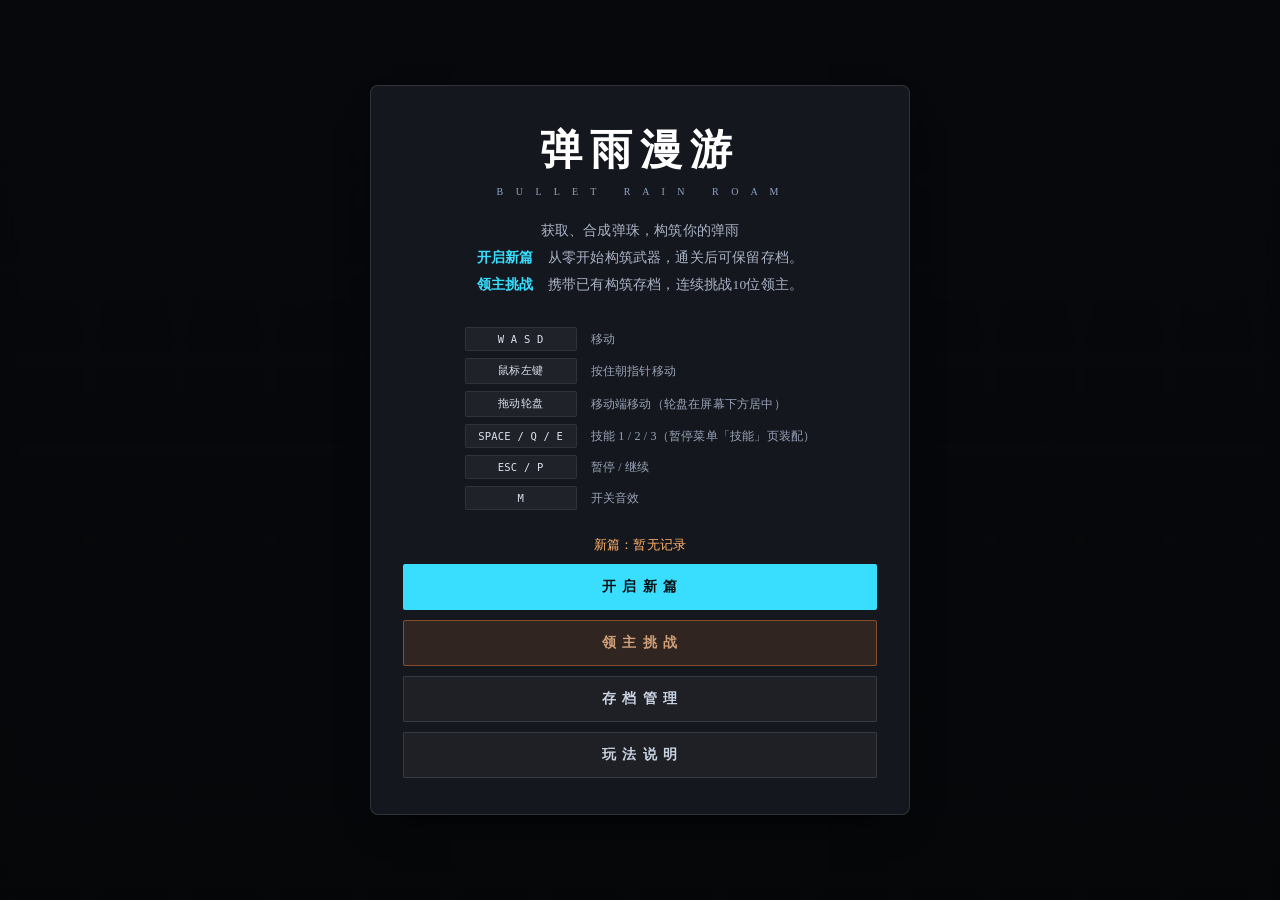
==== commit 555675e0: "Add files via upload" ====
--- a/index.html
+++ b/index.html
@@ -4,7 +4,7 @@
 <meta charset="UTF-8">
 <meta name="viewport" content="width=device-width, initial-scale=1.0, maximum-scale=1.0, user-scalable=no, viewport-fit=cover">
 <title>弹雨漫游 · Bullet Rain Roam</title>
-<link rel="icon" type="image/png" sizes="32*32" href="img.png">
+<link rel="icon" type="image/png" sizes="32x32" href="img.png">
 <link rel="stylesheet" href="css/style.css">
 </head>
 <body>
@@ -40,9 +40,9 @@
       <h1 class="title">弹雨漫游</h1>
       <div class="subtitle">B U L L E T &nbsp; R A I N &nbsp; R O A M</div>
       <p class="desc">
-        在弹雨中活下来。<br>
-        <strong>开启新篇</strong>　从零成长，通关后可存档。<br>
-        <strong>领主挑战</strong>　携带存档构筑，连战 10 位领主。
+        获取、合成弹珠，构筑你的弹雨<br>
+        <strong>开启新篇</strong>　从零开始构筑武器，通关后可保留存档。<br>
+        <strong>领主挑战</strong>　携带已有构筑存档，连续挑战10位领主。
       </p>
 
       <div class="keys">
@@ -67,14 +67,11 @@
     <div class="panel">
       <h2 class="ph">玩法说明</h2>
       <ul class="howto">
-        <li><b>自动战斗</b>　武器自动开火，你只管走位和躲避。</li>
-        <li><b>升级</b>　先选一类（弹珠 / 弹珠强化 / 被动强化），再三选一。</li>
-        <li><b>合成</b>　同阶两颗即可合成，顺序不影响产物：B + B → A，A + A → S。</li>
-        <li><b>控制</b>　<b class="danger">冻结与麻痹对首领无效</b>，减速和易伤仍然有效。</li>
-        <li><b>预警</b>　地面图形填满即爆发。<b class="danger">红色</b>重伤，<b class="danger">紫色</b>秒杀，看到就躲。</li>
-        <li><b>回血</b>　绿色十字掉落率低，续航主要靠被动「纳米修复」。</li>
-        <li><b>技能</b>　8 件 S 阶各有专属大招，最多带 3 个（暂停菜单「技能」页装配）。</li>
-        <li><b>目标</b>　存活 15 分钟后最终领主降临，击破即通关。</li>
+        <li><b>战斗</b>　武器自动开火，走位躲避敌人攻击</li>
+        <li><b>升级</b>　每次升级可在获取弹珠 / 弹珠强化 / 被动强化里选择</li>
+        <li><b>合成</b>　同阶两颗即可合成：B + B → A | A + A → S</li>
+        <li><b>技能</b>　8 件 S 阶有专属大招，最多带 3 个（可暂停菜单「技能」页装配）</li>
+        <li><b>目标</b>　存活 15 分钟后击破最终领主</li>
       </ul>
       <button id="btnHowBack" class="btn primary">返 回</button>
     </div>
@@ -85,7 +82,7 @@
       <div id="levelTitle" class="level-title">强 化 协 议</div>
       <div id="levelSub" class="level-sub">选一项加进你的系统</div>
       <div id="cardBox" class="card-box"></div>
-      <div id="rerollBox" class="reroll-box">
+      <div class="reroll-box">
         <button id="btnLoadout" class="btn ghost small">▤ 武备</button>
         <button id="btnBackKind" class="btn ghost small hidden">← 返回事件选择</button>
         <button id="btnReroll" class="btn ghost small hidden">↻ 刷新选项（本次升级限一次）</button>
@@ -97,13 +94,13 @@
     <div class="level-wrap">
       <div class="level-title">融 合 协 议</div>
       <div class="level-sub">
-        只有<strong>同阶</strong>弹珠能合成，顺序不影响产物　·　产物等级 ＝ 两颗之和（B 1~3 · A 2~6 · S 4~12）
+        <strong>同阶</strong>弹珠可合成
       </div>
 
       <div class="fusion-slots">
-        <div id="fslot0" class="fslot empty"><div class="fslot-hint">基底</div></div>
+        <div id="fslot0" class="fslot empty"><div class="fslot-hint">弹珠1</div></div>
         <div class="fop">+</div>
-        <div id="fslot1" class="fslot empty"><div class="fslot-hint">材料</div></div>
+        <div id="fslot1" class="fslot empty"><div class="fslot-hint">弹珠2</div></div>
         <div class="fop">→</div>
         <div id="fslotOut" class="fslot result empty"><div class="fslot-hint">产物</div></div>
       </div>
@@ -115,7 +112,7 @@
         <button id="btnFuseSkip" class="btn ghost">暂 不 融 合</button>
       </div>
       <div class="fusion-tip">
-        消耗两件，产出一件更高阶的弹珠　·　配方见暂停菜单的<b>融合图鉴</b>
+        配方见暂停菜单<b>融合图鉴</b>
       </div>
     </div>
   </div>
@@ -126,7 +123,7 @@
       <div class="level-sub">击败领主的馈赠 —— 三选一</div>
       <div id="chestBox" class="card-box"></div>
       <div class="reroll-box">
-        <button id="btnChestSkip" class="btn ghost small">跳过（放弃奖励）</button>
+        <button id="btnChestSkip" class="btn ghost small">放弃奖励</button>
       </div>
     </div>
   </div>
@@ -158,14 +155,13 @@
 
       <div id="tabKeys" class="tabpane hidden">
         <div class="keys compact">
-          <div class="key-row"><span class="key">W A S D</span><span class="ktxt">移动</span></div>
-          <div class="key-row"><span class="key">方向键</span><span class="ktxt">移动（同上）</span></div>
+          <div class="key-row"><span class="key">W A S D / 方向键</span><span class="ktxt">移动</span></div>
           <div class="key-row"><span class="key">鼠标左键</span><span class="ktxt">按住时朝指针移动</span></div>
-          <div class="key-row"><span class="key">拖动轮盘</span><span class="ktxt">移动端移动，轮盘固定在屏幕下方居中</span></div>
+          <div class="key-row"><span class="key">拖动轮盘</span><span class="ktxt">移动端移动</span></div>
           <div class="key-row"><span class="key">SPACE</span><span class="ktxt">技能槽 1</span></div>
           <div class="key-row"><span class="key">Q</span><span class="ktxt">技能槽 2</span></div>
           <div class="key-row"><span class="key">E</span><span class="ktxt">技能槽 3</span></div>
-          <div class="key-row"><span class="key">R</span><span class="ktxt">咆哮（宝箱祝福解锁，冷却 120 秒）</span></div>
+          <div class="key-row"><span class="key">R</span><span class="ktxt">祝福技能</span></div>
           <div class="key-row"><span class="key">ESC / P</span><span class="ktxt">暂停 / 继续</span></div>
           <div class="key-row"><span class="key">M</span><span class="ktxt">开关音效</span></div>
         </div>
@@ -173,14 +169,10 @@
 
       <div id="tabRules" class="tabpane hidden">
         <ul class="howto compact">
-          <li><b>升级</b>　先选一类，再三选一；不可选的类会置灰。</li>
-          <li><b>刷新</b>　仅「获取弹珠」可刷新，每次升级限一次。</li>
-          <li><b>合成</b>　每 5 级 1 次机会，同阶随意配对，产物等级 ＝ 两颗之和。</li>
-          <li><b>控制</b>　<b class="danger">冻结 / 麻痹对首领无效</b>，减速与易伤仍可生效。</li>
-          <li><b>范围</b>　被动「扩散场」每级半径 +10%，满级 +50%。</li>
-          <li><b>预警</b>　<b class="danger">红色</b>重伤，<b class="danger">紫色</b>秒杀，必须躲开。</li>
-          <li><b>宝库</b>　智库（弹珠 +1 级）/ 肉身（伤害 +10%）/ 祝福（特殊效果）。</li>
-          <li><b>目标</b>　存活 15 分钟击破最终领主即通关。</li>
+          <li><b>合成</b>　每 5 级 1 次机会，同阶可任意配对，产物等级为两颗材料之和</li>
+          <li><b>升级</b>　每次升级可在获取弹珠 / 弹珠强化 / 被动强化里选择</li>
+          <li><b>技能</b>　8 件 S 阶有专属大招，最多带 3 个（可暂停菜单「技能」页装配）</li>
+          <li><b>目标</b>　存活 15 分钟后击破最终领主</li>
         </ul>
       </div>
 
@@ -195,7 +187,7 @@
 
   <div id="screenWin" class="screen hidden">
     <div class="panel">
-      <h2 id="winTitle" class="ph">通 关 达 成</h2>
+      <h2 class="ph">通 关 达 成</h2>
       <div id="winStats" class="over-stats"></div>
       <p class="win-tip">
         最终领主已被击溃。可以存档离开，也可以<strong class="danger">继续挑战</strong> ——
@@ -211,7 +203,7 @@
     <div class="panel loadout-panel">
       <h2 class="ph" id="savesTitle">领 主 挑 战</h2>
       <div class="saves-top">
-        <div id="savesTip" class="saves-tip">选择一个存档，携带它的构筑进入挑战</div>
+        <div id="savesTip" class="saves-tip">选择一个存档，携带其构筑进入挑战</div>
         <button id="btnSavesManage" class="btn ghost small">编 辑</button>
       </div>
       <div id="savesBox" class="saves-box"></div>
@@ -222,7 +214,7 @@
   <div id="screenSaveName" class="screen hidden">
     <div class="panel">
       <h2 class="ph">保 存 存 档</h2>
-      <p class="win-tip">为本次通关的构筑命名，最多保留 <b>10</b> 个存档。</p>
+      <p class="win-tip">为本次通关的构筑命名，最多保留 <b>10</b> 个存档</p>
       <input id="saveNameInput" class="name-input" type="text" maxlength="16" placeholder="未命名存档">
       <div id="saveNameErr" class="save-err hidden"></div>
       <button id="btnSaveNameOk" class="btn primary">确 认 保 存</button>
@@ -232,7 +224,7 @@
 
   <div id="screenOver" class="screen hidden">
     <div class="panel">
-      <h2 id="overTitle" class="ph">系 统 崩 溃</h2>
+      <h2 id="overTitle" class="ph">Game Over</h2>
       <div id="overStats" class="over-stats"></div>
       <div id="overBest" class="best-box"></div>
       <button id="btnAgain" class="btn primary">再 来 一 局</button>
--- a/css/style.css
+++ b/css/style.css
@@ -1,19 +1,20 @@
+
 :root {
-  --cyan: #5fc9d9;
-  --magenta: #d07fb0;
-  --violet: #9a8fdc;
-  --lime: #93c95f;
-  --amber: #d9a95c;
-
-  --bg0: #080a10;
-  --panel: #141824;
-  --panel2: #1a1f2c;
+  --cyan: #39deff;
+  --magenta: #e753a5;
+  --violet: #8d81e4;
+  --lime: #b6f081;
+  --amber: #ffb169;
+
+  --bg0: #090a0e;
+  --panel: #15171e;
+  --panel2: #1b2336;
   --line: rgba(255, 255, 255, .07);
   --line2: rgba(255, 255, 255, .12);
-  --txt: #e6eaf3;
-  --dim: #8b95a9;
-  --shadow: 0 24px 60px -16px rgba(0, 0, 0, .75);
-  --r: 14px;
+  --txt: #fafafa;
+  --dim: #91a6c2;
+  --shadow: 0 18px 40px -22px rgba(0, 0, 0, .95);
+  --r: 8px;
 
   --mono: ui-monospace, 'SF Mono', 'JetBrains Mono', Menlo, Consolas, monospace;
 }
@@ -38,7 +39,7 @@
 
 .hidden { display: none !important; }
 
-::selection { background: rgba(95, 201, 217, .28); }
+::selection { background: rgba(111, 169, 180, .32); }
 
 /* ── HUD ───────────────────────────────── */
 #hud { position: absolute; inset: 0; pointer-events: none; padding: 16px; }
@@ -49,14 +50,15 @@
 
 .hp-bar, .xp-bar {
   position: relative; width: 100%; height: 12px;
-  background: rgba(255, 255, 255, .07);
-  border-radius: 999px; overflow: hidden;
+  background: rgba(255, 255, 255, .06);
+  border: 1px solid rgba(255, 255, 255, .1);
+  border-radius: 2px; overflow: hidden;
 }
 .xp-bar { height: 5px; margin-top: 6px; }
 
 .hp-fill {
   height: 100%; width: 100%;
-  background: linear-gradient(90deg, #d1495b, #e08b4a);
+  background: #b4505c;
   transition: width .12s linear;
 }
 .xp-fill {
@@ -90,15 +92,15 @@
 .chip {
   display: flex; align-items: center; gap: 5px;
   padding: 3px 10px; font-size: 11px; font-weight: 600;
-  border-radius: 999px;
-  background: rgba(12, 16, 26, .72);
+  border-radius: 2px;
+  background: rgba(14, 15, 19, .8);
   border: 1px solid var(--line);
   backdrop-filter: blur(6px);
   white-space: nowrap;
 }
 .chip .ic { font-size: 12px; }
 .chip .lv { color: var(--cyan); font-family: var(--mono); font-size: 10.5px; }
-.chip.pas { border-color: rgba(154, 143, 220, .35); }
+.chip.pas { border-color: rgba(141, 136, 180, .35); }
 .chip.pas .lv { color: var(--violet); }
 
 .boss-wrap {
@@ -107,11 +109,11 @@
   display: flex; flex-direction: column; gap: 10px;
 }
 .boss-name { font-size: 10.5px; letter-spacing: 2.5px; color: var(--magenta); margin-bottom: 5px; }
-.boss-bar { height: 6px; border-radius: 999px; overflow: hidden; background: rgba(255, 255, 255, .08); }
-.boss-fill { height: 100%; width: 100%; background: linear-gradient(90deg, #c2609b, #e08b4a); transition: width .1s linear; }
+.boss-bar { height: 6px; border: 1px solid rgba(255, 255, 255, .1); border-radius: 2px; overflow: hidden; background: rgba(255, 255, 255, .06); }
+.boss-fill { height: 100%; width: 100%; background: #a75f88; transition: width .1s linear; }
 .boss-name.p2 { color: var(--violet) !important; }
-.boss-fill.infinite { background: linear-gradient(90deg, #8a6fd0, #c2609b) !important; }
-.boss-name.final { color: #ffd23c !important; font-size: 11.5px; }
+.boss-fill.infinite { background: #7d76ae !important; }
+.boss-name.final { color: #d7c571 !important; font-size: 11.5px; }
 .boss-slot.final .boss-bar { height: 8px; }
 
 .toast {
@@ -126,19 +128,19 @@
 .screen {
   position: absolute; inset: 0;
   display: flex; align-items: center; justify-content: center;
-  background: rgba(6, 8, 13, .74);
-  backdrop-filter: blur(14px);
+  background: rgba(7, 8, 10, .78);
+  backdrop-filter: blur(8px);
   padding: 24px; overflow-y: auto; z-index: 10;
 }
 
 .panel {
   width: min(94vw, 500px);
-  background: linear-gradient(180deg, rgba(28, 33, 46, .96), rgba(17, 21, 31, .96));
+  background: var(--panel);
   border: 1px solid var(--line2);
-  border-radius: 18px;
+  border-radius: var(--r);
   padding: 30px 28px;
   text-align: center;
-  box-shadow: var(--shadow), inset 0 1px 0 rgba(255, 255, 255, .05);
+  box-shadow: var(--shadow);
 }
 
 .menu-panel { width: min(94vw, 540px); padding: 36px 32px; }
@@ -155,7 +157,7 @@
 .key-row { display: flex; align-items: center; gap: 14px; margin: 7px 0; font-size: 12px; color: var(--dim); }
 .key {
   display: inline-block; min-width: 112px; text-align: center;
-  padding: 5px 10px; border-radius: 8px;
+  padding: 5px 10px; border-radius: 2px;
   background: rgba(255, 255, 255, .05);
   border: 1px solid var(--line);
   font-family: var(--mono); font-size: 10.5px; color: #dbe2ef;
@@ -173,38 +175,38 @@
 }
 .howto li::before {
   content: ""; position: absolute; left: 0; top: 10px;
-  width: 4px; height: 4px; border-radius: 50%;
+  width: 4px; height: 4px; border-radius: 2px;
   background: var(--cyan); opacity: .8;
 }
 .howto b { color: #fff; font-weight: 600; }
-.howto b.danger, .howto strong.danger { color: #e293c2; }
+.howto b.danger, .howto strong.danger { color: #c49aad; }
 
 .btn {
   display: block; width: 100%; margin-top: 10px;
   padding: 13px 18px; font-size: 14px; font-weight: 600; letter-spacing: 1.5px;
-  border: 1px solid transparent; border-radius: 12px; cursor: pointer;
+  border: 1px solid transparent; border-radius: 2px; cursor: pointer;
   font-family: inherit;
-  transition: background .16s, border-color .16s, transform .1s, box-shadow .16s;
-}
-.btn.primary { color: #06202a; background: var(--cyan); }
-.btn.primary:hover { background: #77d6e4; box-shadow: 0 6px 20px -6px rgba(95, 201, 217, .6); }
+  transition: background .16s, border-color .16s, filter .12s;
+}
+.btn.primary { color: #0b1113; background: var(--cyan); }
+.btn.primary:hover { background: #82b6c0; }
 .btn.ghost {
   color: #cbd4e3; background: rgba(255, 255, 255, .04);
   border-color: var(--line2);
 }
 .btn.ghost:hover { background: rgba(255, 255, 255, .08); color: #fff; }
-.btn.small { padding: 8px 16px; font-size: 12px; letter-spacing: .5px; width: auto; border-radius: 10px; }
-.btn:active { transform: scale(.99); }
+.btn.small { padding: 8px 16px; font-size: 12px; letter-spacing: .5px; width: auto; border-radius: 2px; }
+.btn:active { filter: brightness(.88); }
 .btn.danger {
-  border-color: rgba(208, 127, 176, .38);
-  background: rgba(208, 127, 176, .12);
-  color: #e5b3d0;
-}
-.btn.danger:hover { background: rgba(208, 127, 176, .2); }
+  border-color: rgba(176, 125, 153, .38);
+  background: rgba(176, 125, 153, .12);
+  color: #c9a7b8;
+}
+.btn.danger:hover { background: rgba(176, 125, 153, .2); }
 .btn.rush {
   background: rgba(255, 138, 61, .12);
   border-color: rgba(255, 138, 61, .4);
-  color: #f5a869;
+  color: #cfa079;
 }
 .btn.rush:hover { background: rgba(255, 138, 61, .2); }
 
@@ -224,47 +226,45 @@
 .card {
   width: min(90vw, 244px); min-height: 172px;
   padding: 18px 16px; cursor: pointer; text-align: left;
-  background: linear-gradient(180deg, rgba(32, 38, 52, .9), rgba(22, 27, 38, .9));
+  background: var(--panel2);
   border: 1px solid var(--line2);
   border-radius: var(--r);
-  box-shadow: inset 0 1px 0 rgba(255, 255, 255, .04);
   transition: transform .14s, border-color .16s, box-shadow .16s;
   display: flex; flex-direction: column;
 }
 .card:hover {
-  transform: translateY(-4px);
-  border-color: rgba(95, 201, 217, .55);
-  box-shadow: 0 18px 40px -18px rgba(0, 0, 0, .8), inset 0 1px 0 rgba(255, 255, 255, .06);
-}
-.card.new { border-color: rgba(147, 201, 95, .35); }
+  transform: translateY(-2px);
+  border-color: var(--cyan);
+  box-shadow: 0 10px 22px -16px rgba(0, 0, 0, .95);
+}
+.card.new { border-color: rgba(138, 168, 110, .35); }
 .card.new:hover { border-color: var(--lime); }
-.card.up { border-color: rgba(154, 143, 220, .35); }
+.card.up { border-color: rgba(141, 136, 180, .35); }
 .card.up:hover { border-color: var(--violet); }
 
 .card .c-ic { font-size: 24px; line-height: 1; }
 .card .c-name { margin-top: 10px; font-size: 15.5px; font-weight: 700; color: #fff; }
 .card .c-tag {
-  display: inline-block; margin-top: 7px; padding: 2px 8px; border-radius: 6px;
+  display: inline-block; margin-top: 7px; padding: 2px 8px; border-radius: 2px;
   font-size: 10px; font-weight: 600;
   background: rgba(255, 255, 255, .06); color: var(--dim);
 }
-.card .c-tag.t-new { background: rgba(147, 201, 95, .14); color: var(--lime); }
-.card .c-tag.t-b { background: rgba(122, 215, 255, .14); color: #7ad7ff; }
-.card .c-tag.t-a { background: rgba(155, 107, 255, .16); color: #b98cff; }
-.card .c-tag.t-s { background: rgba(255, 210, 60, .16); color: #ffd23c; }
-.f-tag.t-b { background: rgba(122, 215, 255, .14); color: #7ad7ff; }
-.f-tag.t-a { background: rgba(155, 107, 255, .16); color: #b98cff; }
-.f-tag.t-s { background: rgba(255, 210, 60, .16); color: #ffd23c; }
+.card .c-tag.t-new { background: rgba(138, 168, 110, .14); color: var(--lime); }
+.card .c-tag.t-b { background: rgba(122, 215, 255, .14); color: #93bccf; }
+.card .c-tag.t-a { background: rgba(155, 107, 255, .16); color: #a093cc; }
+.card .c-tag.t-s { background: rgba(255, 210, 60, .16); color: #d7c571; }
+.f-tag.t-b { background: rgba(122, 215, 255, .14); color: #93bccf; }
+.f-tag.t-a { background: rgba(155, 107, 255, .16); color: #a093cc; }
+.f-tag.t-s { background: rgba(255, 210, 60, .16); color: #d7c571; }
 .tier-txt { font-weight: 600; }
-.tier-txt.t-b { color: #7ad7ff; }
-.tier-txt.t-a { color: #b98cff; }
-.tier-txt.t-s { color: #ffd23c; }
-.card .c-tag.t-up { background: rgba(154, 143, 220, .16); color: var(--violet); }
+.tier-txt.t-b { color: #93bccf; }
+.tier-txt.t-a { color: #a093cc; }
+.tier-txt.t-s { color: #d7c571; }
+.card .c-tag.t-up { background: rgba(141, 136, 180, .16); color: var(--violet); }
 .card .c-desc { margin-top: 10px; font-size: 12.5px; line-height: 1.75; color: #98a3b7; flex: 1; }
-.card .c-desc .hl { color: var(--cyan); font-weight: 600; }
 
 .card .c-eff {
-  margin-top: 10px; padding: 8px 10px; border-radius: 10px;
+  margin-top: 10px; padding: 8px 10px; border-radius: 2px;
   font-size: 11.5px; line-height: 1.7; color: #98a3b7;
   background: rgba(0, 0, 0, .22);
   border: 1px solid var(--line);
@@ -277,7 +277,7 @@
   border-top: 1px solid var(--line);
   font-size: 12px; line-height: 1.65; color: #c0cadb;
 }
-.card .c-body.warn { color: var(--amber); border-top-color: rgba(217, 169, 92, .28); }
+.card .c-body.warn { color: var(--amber); border-top-color: rgba(189, 162, 115, .28); }
 .card .c-row { display: flex; align-items: baseline; gap: 10px; }
 .card .c-row + .c-row { margin-top: 3px; }
 .card .ck { flex: none; width: 40px; font-size: 10.5px; color: var(--dim); }
@@ -288,9 +288,9 @@
 .card.kind { min-height: 196px; }
 .card.kind .c-ic { font-size: 26px; }
 .card.kind .c-name { font-size: 16.5px; }
-.card.kind.k-new { border-color: rgba(147, 201, 95, .35); }
-.card.kind.k-up { border-color: rgba(154, 143, 220, .35); }
-.card.kind.k-passive { border-color: rgba(95, 201, 217, .35); }
+.card.kind.k-new { border-color: rgba(138, 168, 110, .35); }
+.card.kind.k-up { border-color: rgba(141, 136, 180, .35); }
+.card.kind.k-passive { border-color: rgba(111, 169, 180, .35); }
 .card.locked { opacity: .38; cursor: not-allowed; }
 .card.locked:hover { transform: none; border-color: var(--line2); box-shadow: none; }
 
@@ -298,7 +298,7 @@
 
 .over-stats { display: grid; grid-template-columns: 1fr 1fr; gap: 8px; margin: 10px 0 16px; }
 .os-item {
-  padding: 12px 8px; border-radius: 12px;
+  padding: 12px 8px; border-radius: 2px;
   background: rgba(255, 255, 255, .04);
   border: 1px solid var(--line);
 }
@@ -315,15 +315,16 @@
 }
 .skill {
   position: relative; width: 56px; height: 56px;
-  border-radius: 14px; overflow: hidden;
-  background: rgba(14, 18, 28, .82);
+  border-radius: 2px; overflow: hidden;
+  background: rgba(15, 16, 20, .86);
   border: 1px solid var(--line);
   backdrop-filter: blur(6px);
   display: flex; align-items: center; justify-content: center;
   transition: border-color .16s, box-shadow .16s;
 }
-.skill.ready { border-color: rgba(95, 201, 217, .7); box-shadow: 0 0 18px -6px rgba(95, 201, 217, .7); }
+.skill.ready { border-color: var(--cyan); background: rgba(111, 169, 180, .14); }
 .skill.ready .sk-icon { opacity: 1; }
+.skill.ready .sk-name { color: #fff; }
 
 .skill.cooling { border-color: rgba(255, 255, 255, .07); }
 .skill.cooling .sk-icon { opacity: .26; filter: grayscale(.7); }
@@ -332,7 +333,7 @@
 .sk-fill {
   position: absolute; left: 0; right: 0; bottom: 0; height: 0%;
   background: rgba(6, 9, 15, .68);
-  border-top: 1px solid rgba(95, 201, 217, .45);
+  border-top: 1px solid rgba(111, 169, 180, .45);
 }
 .sk-cdnum {
   position: absolute; inset: 0;
@@ -374,7 +375,7 @@
   text-align: left;
 }
 .fslot.filled { border-style: solid; border-color: var(--line2); background: var(--panel2); }
-.fslot.result.filled { border-color: rgba(154, 143, 220, .6); background: rgba(154, 143, 220, .1); }
+.fslot.result.filled { border-color: rgba(141, 136, 180, .6); background: rgba(141, 136, 180, .1); }
 .fslot.empty { opacity: .45; justify-content: center; text-align: center; }
 .fslot-hint { font-size: 12px; line-height: 1.7; color: var(--dim); }
 .fop { flex: none; display: flex; align-items: center; font-size: 14px; color: var(--dim); }
@@ -382,7 +383,7 @@
 #fusionList { display: flex; flex-direction: column; align-items: center; gap: 9px; margin-top: 16px; }
 
 .f-ic {
-  flex: none; width: 40px; height: 40px; border-radius: 11px;
+  flex: none; width: 40px; height: 40px; border-radius: 2px;
   display: flex; align-items: center; justify-content: center;
   background: rgba(255, 255, 255, .05);
   border: 1px solid var(--line);
@@ -392,9 +393,9 @@
 .f-line { display: flex; align-items: baseline; gap: 8px; flex-wrap: wrap; }
 .f-name { font-size: 14.5px; font-weight: 700; color: #fff; }
 .f-tag {
-  flex: none; padding: 2px 8px; border-radius: 6px;
+  flex: none; padding: 2px 8px; border-radius: 2px;
   font-size: 10.5px; font-weight: 600;
-  background: rgba(154, 143, 220, .16); color: var(--violet);
+  background: rgba(141, 136, 180, .16); color: var(--violet);
 }
 .f-desc { margin-top: 4px; font-size: 12px; line-height: 1.65; color: #98a3b7; }
 .f-foot { margin-top: 4px; font-size: 10.5px; line-height: 1.5; color: var(--cyan); }
@@ -411,36 +412,33 @@
 .card.fcard.selected { border-color: var(--cyan); transform: translateY(-2px); }
 .fsel-badge {
   position: absolute; top: -9px; right: -9px;
-  padding: 3px 10px; border-radius: 6px; font-size: 10px; font-weight: 700;
-  background: var(--cyan); color: #06202a;
+  padding: 3px 10px; border-radius: 2px; font-size: 10px; font-weight: 700;
+  background: var(--cyan); color: #0b1113;
 }
 .fusion-actions { display: flex; gap: 10px; justify-content: center; margin-top: 18px; flex-wrap: wrap; }
 .fusion-actions .btn { width: auto; min-width: 160px; margin-top: 0; }
 .fusion-tip { margin-top: 14px; font-size: 11.5px; color: var(--dim); line-height: 1.8; }
 .fusion-tip b { color: #b9c3d4; }
 .card.fcard.disabled { opacity: .28; pointer-events: none; filter: grayscale(.6); }
-.lv-warn { position: absolute; bottom: 6px; left: 0; right: 0; font-size: 10px; color: var(--amber); }
-.f-reason { margin-top: 6px; font-size: 10.5px; line-height: 1.5; color: var(--cyan); }
-.f-warn { margin-top: 5px; font-size: 11px; color: var(--amber); }
 
 /* ── 暂停面板 ───────────────────────────── */
 .pause-panel { width: min(96vw, 860px); }
 .tabs { display: flex; gap: 6px; justify-content: center; margin-bottom: 14px; flex-wrap: wrap; }
 .tab {
   padding: 7px 15px; font-size: 12px; font-family: inherit; cursor: pointer;
-  border-radius: 999px; border: 1px solid var(--line);
+  border-radius: 2px; border: 1px solid var(--line);
   background: rgba(255, 255, 255, .03); color: var(--dim);
   transition: background .16s, color .16s, border-color .16s;
 }
 .tab:hover { color: #fff; }
-.tab.active { background: rgba(95, 201, 217, .14); border-color: rgba(95, 201, 217, .55); color: #fff; }
+.tab.active { background: rgba(111, 169, 180, .14); border-color: rgba(111, 169, 180, .55); color: #fff; }
 .tabpane {
   min-height: 200px; max-height: 60vh; overflow-y: auto;
   text-align: left; margin-bottom: 16px; padding-right: 8px;
   scrollbar-width: thin; scrollbar-color: rgba(255, 255, 255, .16) transparent;
 }
 .tabpane::-webkit-scrollbar { width: 5px; }
-.tabpane::-webkit-scrollbar-thumb { background: rgba(255, 255, 255, .16); border-radius: 999px; }
+.tabpane::-webkit-scrollbar-thumb { background: rgba(255, 255, 255, .16); border-radius: 2px; }
 .tabpane::-webkit-scrollbar-track { background: transparent; }
 .keys.compact { display: block; margin: 0; }
 .keys.compact .key-row { font-size: 11.5px; }
@@ -466,7 +464,7 @@
 .bdim { margin-left: auto; font-size: 11px; color: var(--dim); white-space: nowrap; }
 .build-note {
   font-size: 12.5px; line-height: 1.85; color: #9aa4b7;
-  padding: 11px 13px; border-radius: 10px; margin-bottom: 12px;
+  padding: 11px 13px; border-radius: 2px; margin-bottom: 12px;
   background: rgba(255, 255, 255, .035);
   border: 1px solid var(--line);
 }
@@ -488,54 +486,54 @@
 .sv-act button {
   flex: 1; padding: 5px 6px; font-size: 10.5px; font-family: inherit;
   color: #9aa4b7; background: rgba(0, 0, 0, .22);
-  border: 1px solid var(--line2); border-radius: 7px; cursor: pointer;
+  border: 1px solid var(--line2); border-radius: 2px; cursor: pointer;
   transition: color .15s, border-color .15s;
 }
 .sv-act button:hover { color: #fff; border-color: var(--cyan); }
-.sv-act button.del:hover { color: #ff6b81; border-color: #ff6b81; }
+.sv-act button.del:hover { color: #cf7a80; border-color: #cf7a80; }
 
 .saves-box { display: flex; flex-direction: column; gap: 8px; max-height: 50vh; overflow-y: auto; }
 .sv-empty {
   padding: 24px 12px; text-align: center; font-size: 12px; color: var(--dim);
-  border: 1px dashed var(--line2); border-radius: 10px;
+  border: 1px dashed var(--line2); border-radius: 2px;
 }
 .sv-item {
-  border: 1px solid var(--line); border-radius: 10px;
+  border: 1px solid var(--line); border-radius: 2px;
   padding: 10px 12px; background: rgba(255, 255, 255, .025);
 }
 .sv-item.pickable { cursor: pointer; transition: border-color .16s, background .16s; }
-.sv-item.pickable:hover { border-color: rgba(95, 201, 217, .6); background: rgba(95, 201, 217, .06); }
+.sv-item.pickable:hover { border-color: rgba(111, 169, 180, .6); background: rgba(111, 169, 180, .06); }
 .sv-head { display: flex; align-items: center; gap: 8px; margin-bottom: 5px; }
 .sv-name { flex: 1; font-size: 13px; font-weight: 600; color: #fff; }
 .sv-lv {
-  flex: none; font-size: 10px; font-weight: 700; color: #ffd23c;
-  background: rgba(255, 210, 60, .14); padding: 1px 8px; border-radius: 5px;
+  flex: none; font-size: 10px; font-weight: 700; color: #d7c571;
+  background: rgba(255, 210, 60, .14); padding: 1px 8px; border-radius: 2px;
 }
 .sv-line { font-size: 11px; line-height: 1.65; color: #98a3b7; word-break: break-all; }
 .sv-line.dim { color: var(--dim); }
 .sv-go {
   margin-top: 7px; text-align: center; font-size: 11px; font-weight: 600;
   letter-spacing: 2px; color: var(--cyan);
-  padding: 5px; border: 1px solid rgba(95, 201, 217, .3); border-radius: 7px;
+  padding: 5px; border: 1px solid rgba(111, 169, 180, .3); border-radius: 2px;
 }
 
 .name-input {
   width: 100%; box-sizing: border-box; margin: 12px 0 6px;
   padding: 10px 12px; font-size: 13px; font-family: inherit;
   color: #fff; background: rgba(0, 0, 0, .3);
-  border: 1px solid var(--line2); border-radius: 10px; outline: none;
+  border: 1px solid var(--line2); border-radius: 2px; outline: none;
   transition: border-color .16s;
 }
 .name-input:focus { border-color: var(--cyan); }
-.save-err { font-size: 11px; color: #ff6b81; margin-bottom: 6px; }
+.save-err { font-size: 11px; color: #cf7a80; margin-bottom: 6px; }
 
 /* ── 融合图鉴 ───────────────────────────── */
 .cx-rules {
   font-size: 11.5px; line-height: 1.8; color: #98a3b7;
   padding: 9px 13px; margin-bottom: 16px;
-  border-left: 2px solid rgba(95, 201, 217, .6);
-  background: rgba(95, 201, 217, .06);
-  border-radius: 0 8px 8px 0;
+  border-left: 2px solid rgba(111, 169, 180, .6);
+  background: rgba(111, 169, 180, .06);
+  border-radius: 0 2px 2px 0;
 }
 .cx-sec { margin-bottom: 20px; }
 .cx-h {
@@ -550,11 +548,11 @@
 }
 .cx-list { display: flex; flex-direction: column; gap: 6px; }
 .cx-item {
-  border: 1px solid var(--line); border-radius: 10px;
+  border: 1px solid var(--line); border-radius: 2px;
   background: rgba(255, 255, 255, .025); overflow: hidden;
   cursor: pointer; transition: border-color .16s, background .16s;
 }
-.cx-item:hover { border-color: rgba(95, 201, 217, .5); background: rgba(95, 201, 217, .05); }
+.cx-item:hover { border-color: rgba(111, 169, 180, .5); background: rgba(111, 169, 180, .05); }
 .cx-head {
   display: flex; align-items: center; gap: 10px;
   padding: 9px 12px;
@@ -562,12 +560,12 @@
 .cx-ic { flex: none; width: 22px; text-align: center; font-size: 16px; line-height: 1; }
 .cx-name { flex: 1; font-size: 13px; font-weight: 600; color: #fff; }
 .cx-tier {
-  flex: none; padding: 1px 8px; border-radius: 5px;
+  flex: none; padding: 1px 8px; border-radius: 2px;
   font-size: 10px; font-weight: 700;
-  background: rgba(122, 215, 255, .16); color: #7ad7ff;
-}
-.cx-tier.t2 { background: rgba(155, 107, 255, .18); color: #b98cff; }
-.cx-tier.t3 { background: rgba(255, 210, 60, .18); color: #ffd23c; }
+  background: rgba(122, 215, 255, .16); color: #93bccf;
+}
+.cx-tier.t2 { background: rgba(155, 107, 255, .18); color: #a093cc; }
+.cx-tier.t3 { background: rgba(255, 210, 60, .18); color: #d7c571; }
 .cx-eff { flex: none; font-size: 12px; letter-spacing: 1px; }
 .cx-arrow { flex: none; font-size: 10px; color: var(--dim); transition: transform .18s; }
 .cx-item.open .cx-arrow { transform: rotate(180deg); }
@@ -583,22 +581,18 @@
   font-size: 11.5px; line-height: 1.75; color: #858fa3;
 }
 
-.codex-lead {
-  margin-bottom: 16px; border-left-color: var(--cyan);
-}
-
 .mx-wrap {
   overflow-x: auto; margin: 10px 0 12px; padding: 3px;
-  border-radius: 10px; background: rgba(0, 0, 0, .18);
+  border-radius: 2px; background: rgba(0, 0, 0, .18);
 }
 .mx { border-collapse: collapse; font-size: 11.5px; width: 100%; min-width: 620px; }
 .mx th, .mx td {
   border: 1px solid rgba(255, 255, 255, .06);
   padding: 6px 5px; text-align: center; white-space: nowrap;
 }
-.mx .mx-cor, .mx .mx-col { position: sticky; top: 0; z-index: 2; background: #171c28; }
+.mx .mx-cor, .mx .mx-col { position: sticky; top: 0; z-index: 2; background: #191c23; }
 .mx .mx-cor { left: 0; z-index: 3; font-size: 9.5px; font-weight: 400; color: var(--dim); }
-.mx .mx-row { position: sticky; left: 0; z-index: 1; background: #171c28; }
+.mx .mx-row { position: sticky; left: 0; z-index: 1; background: #191c23; }
 .mx thead th, .mx .mx-cor, .mx .mx-row { color: #fff; font-weight: 600; }
 .mx .mx-col { min-width: 62px; }
 .mx .mx-col span, .mx .mx-row span { display: block; font-size: 9.5px; font-weight: 400; color: var(--dim); }
@@ -606,65 +600,31 @@
 .mx .mx-cell { line-height: 1.3; }
 .mx .mx-cell .mi { display: block; font-size: 13px; }
 .mx .mx-cell .mn { display: block; font-size: 10px; color: #c2cbdc; }
-.mx .mx-cell.same { background: rgba(217, 169, 92, .12); }
-.mx-legend { display: flex; gap: 8px; flex-wrap: wrap; font-size: 10.5px; color: var(--dim); }
-.mx-legend .lg { padding: 2px 9px; border-radius: 6px; border: 1px solid var(--line); }
-
-.recipe-list {
-  display: grid; grid-template-columns: repeat(auto-fill, minmax(240px, 1fr));
-  gap: 2px 14px; margin-top: 4px;
-}
-.recipe-row {
-  display: flex; align-items: baseline; gap: 6px;
-  font-size: 11.5px; line-height: 1.75; color: #a9b3c5;
-  padding: 3px 6px; border-radius: 6px;
-  border-bottom: 1px solid rgba(255, 255, 255, .05);
-}
-.recipe-row:nth-child(odd) { background: rgba(255, 255, 255, .022); }
-.recipe-row .r-out { flex: none; font-weight: 600; }
-.recipe-row .r-eq { flex: none; color: var(--dim); }
-.recipe-row .r-list { flex: 1; }
+.mx .mx-cell.same { background: rgba(189, 162, 115, .12); }
 .r-plus { display: inline-block; margin: 0 5px; color: var(--dim); }
-
-.rule-list { margin: 10px 0 4px; padding-left: 20px; }
-.rule-list li { font-size: 12.5px; line-height: 1.9; color: #a9b3c5; margin: 4px 0; }
-.rule-list li::marker { color: var(--cyan); }
-.rule-list b { color: #fff; font-weight: 600; }
-
-.s-list { display: grid; gap: 7px; margin-top: 6px; }
-.s-item {
-  padding: 10px 13px; border-radius: 10px;
-  background: rgba(255, 255, 255, .03);
-  border: 1px solid var(--line);
-}
-.s-head { display: flex; align-items: baseline; gap: 6px; font-size: 13px; }
-.s-head b { color: inherit; font-weight: 700; }
-.s-cnt { margin-left: auto; font-size: 10.5px; color: var(--dim); }
-.s-rec { margin-top: 8px; display: flex; flex-wrap: wrap; gap: 5px; }
 .rchip {
-  padding: 3px 10px; border-radius: 6px; font-size: 11px; color: #bac4d5;
+  padding: 3px 10px; border-radius: 2px; font-size: 11px; color: #bac4d5;
   background: rgba(255, 255, 255, .04);
   border: 1px solid var(--line);
 }
 .rmore { font-size: 10.5px; color: var(--dim); padding: 2px 4px; }
-.rk { display: inline-block; min-width: 20px; margin-right: 8px; color: var(--cyan); font-size: 14px; }
 
 /* ── 技能装备 ───────────────────────────── */
 .sk-row {
   display: flex; align-items: center; gap: 10px;
-  padding: 9px 11px; margin: 6px 0; border-radius: 10px;
+  padding: 9px 11px; margin: 6px 0; border-radius: 2px;
   background: rgba(255, 255, 255, .03);
   border: 1px solid var(--line);
   font-size: 12.5px; text-align: left;
 }
 .sk-row.pick { cursor: pointer; transition: background .14s, border-color .14s; }
-.sk-row.pick:hover { background: rgba(95, 201, 217, .08); border-color: rgba(95, 201, 217, .35); }
-.sk-row.pick.on { background: rgba(95, 201, 217, .14); border-color: rgba(95, 201, 217, .6); }
+.sk-row.pick:hover { background: rgba(111, 169, 180, .08); border-color: rgba(111, 169, 180, .35); }
+.sk-row.pick.on { background: rgba(111, 169, 180, .14); border-color: rgba(111, 169, 180, .6); }
 .sk-row.locked { opacity: .4; }
 .sk-row.empty { opacity: .5; }
 .sk-key-badge {
   flex: none; min-width: 40px; text-align: center;
-  padding: 3px 7px; border-radius: 6px; font-size: 9.5px;
+  padding: 3px 7px; border-radius: 2px; font-size: 9.5px;
   font-family: var(--mono);
   background: rgba(255, 255, 255, .07); color: #dbe2ef;
 }
@@ -674,19 +634,19 @@
 .sk-txt b { font-weight: 600; }
 .sk-txt .bdim { font-size: 10.5px; color: var(--dim); }
 .sk-act {
-  flex: none; font-size: 11px; padding: 4px 11px; border-radius: 6px;
-  background: rgba(95, 201, 217, .14); color: var(--cyan);
-}
-.sk-row.pick.on .sk-act { background: var(--cyan); color: #06202a; font-weight: 700; }
+  flex: none; font-size: 11px; padding: 4px 11px; border-radius: 2px;
+  background: rgba(111, 169, 180, .14); color: var(--cyan);
+}
+.sk-row.pick.on .sk-act { background: var(--cyan); color: #0b1113; font-weight: 700; }
 
 .win-tip {
   font-size: 13px; line-height: 1.9; color: #a9b3c5;
   margin: 6px 0 18px; padding: 14px 16px;
-  border-radius: 12px; background: rgba(255, 255, 255, .035);
+  border-radius: 2px; background: rgba(255, 255, 255, .035);
   border: 1px solid var(--line);
 }
 .win-tip strong { color: var(--cyan); font-weight: 600; }
-.win-tip strong.danger { color: #e293c2; }
+.win-tip strong.danger { color: #c49aad; }
 
 .loadout-screen { z-index: 14; }
 .loadout-panel { width: min(94vw, 540px); text-align: left; }
@@ -696,7 +656,6 @@
 /* ── 响应式 ─────────────────────────────── */
 @media (max-width: 620px) {
   .pause-panel, .loadout-panel { width: 96vw; padding: 22px 16px; }
-  .recipe-list { grid-template-columns: 1fr; }
   .build-h { font-size: 11.5px; }
   .build-h .bh-dim { margin-left: 0; flex-basis: 100%; }
   .card.kind { min-height: 180px; }
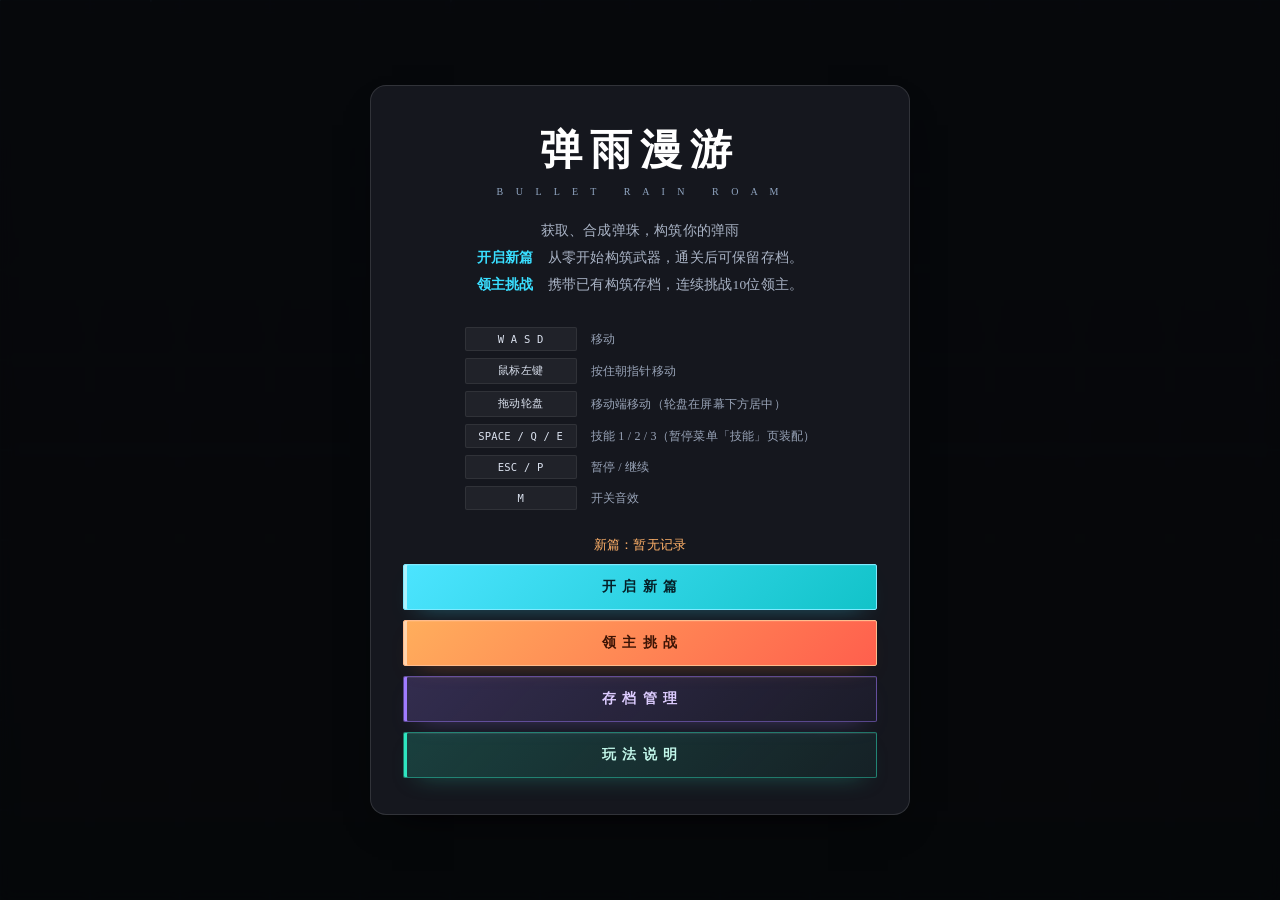
==== commit 602e73ab: "Add files via upload" ====
--- a/index.html
+++ b/index.html
@@ -28,6 +28,8 @@
       <div id="psBar" class="chip-bar"></div>
     </div>
 
+    <button id="btnPauseHud" class="pause-btn" aria-label="暂停">❚❚</button>
+
     <div id="skillBar" class="skill-bar"></div>
 
     <div id="bossWrap" class="boss-wrap hidden"></div>
@@ -164,6 +166,7 @@
           <div class="key-row"><span class="key">R</span><span class="ktxt">祝福技能</span></div>
           <div class="key-row"><span class="key">ESC / P</span><span class="ktxt">暂停 / 继续</span></div>
           <div class="key-row"><span class="key">M</span><span class="ktxt">开关音效</span></div>
+          <div class="key-row"><span class="key">点按技能图标</span><span class="ktxt">手机端点击右侧技能即可释放，无需键盘</span></div>
         </div>
       </div>
 
--- a/css/style.css
+++ b/css/style.css
@@ -14,7 +14,19 @@
   --txt: #fafafa;
   --dim: #91a6c2;
   --shadow: 0 18px 40px -22px rgba(0, 0, 0, .95);
-  --r: 8px;
+  --r: 16px;
+
+  /* ── 按钮彩通 ── */
+  --c-cyan: #39deff;
+  --c-teal: #2ee6c0;
+  --c-blue: #5b8cff;
+  --c-violet: #a07bff;
+  --c-pink: #e753a5;
+  --c-rose: #ff5c7a;
+  --c-orange: #ff8a3d;
+  --c-amber: #ffb169;
+  --c-lime: #b6f081;
+  --c-green: #4ade80;
 
   --mono: ui-monospace, 'SF Mono', 'JetBrains Mono', Menlo, Consolas, monospace;
 }
@@ -181,34 +193,128 @@
 .howto b { color: #fff; font-weight: 600; }
 .howto b.danger, .howto strong.danger { color: #c49aad; }
 
+/* ── 按钮 · 彩色体系（改配色只需覆写 --bg1/--bg2/--bc/--fg/--gl/--ac） ── */
 .btn {
+  /* 默认：靛蓝描边款 */
+  --bg1: rgba(91, 140, 255, .20);
+  --bg2: rgba(91, 140, 255, .05);
+  --bc: rgba(91, 140, 255, .42);
+  --bch: var(--c-blue);
+  --fg: #d3deff;
+  --gl: rgba(91, 140, 255, .55);
+  --ac: var(--c-blue);
+
   display: block; width: 100%; margin-top: 10px;
   padding: 13px 18px; font-size: 14px; font-weight: 600; letter-spacing: 1.5px;
-  border: 1px solid transparent; border-radius: 2px; cursor: pointer;
+  border: 1px solid var(--bc); border-radius: 2px; cursor: pointer;
   font-family: inherit;
-  transition: background .16s, border-color .16s, filter .12s;
-}
-.btn.primary { color: #0b1113; background: var(--cyan); }
-.btn.primary:hover { background: #82b6c0; }
+  color: var(--fg);
+  background: linear-gradient(135deg, var(--bg1), var(--bg2));
+  box-shadow:
+    inset 3px 0 0 var(--ac),
+    inset 0 1px 0 rgba(255, 255, 255, .08),
+    0 10px 24px -16px var(--gl);
+  transition: transform .14s, box-shadow .18s, border-color .16s, filter .12s, color .16s;
+}
+.btn:hover {
+  filter: brightness(1.18) saturate(1.08);
+  border-color: var(--bch);
+  transform: translateY(-1px);
+  box-shadow:
+    inset 3px 0 0 var(--ac),
+    inset 0 1px 0 rgba(255, 255, 255, .12),
+    0 14px 26px -12px var(--gl);
+}
+.btn:active { transform: translateY(0); filter: brightness(.92); }
+.btn:focus-visible { outline: 2px solid var(--bch); outline-offset: 2px; }
+.btn.small { padding: 8px 16px; font-size: 12px; letter-spacing: .5px; width: auto; border-radius: 2px; }
+
+/* 实心·青（主行动） */
+.btn.primary {
+  --bg1: #4ce4ff; --bg2: #12c3c9;
+  --bc: #7feaff; --bch: #e2fdff;
+  --fg: #052028; --gl: rgba(57, 222, 255, .6);
+  --ac: rgba(255, 255, 255, .55);
+}
+/* 实心·橙（领主挑战） */
+.btn.rush {
+  --bg1: #ffae5c; --bg2: #ff5f4d;
+  --bc: #ffbb8c; --bch: #ffe2cf;
+  --fg: #3d1405; --gl: rgba(255, 122, 61, .6);
+  --ac: rgba(255, 255, 255, .5);
+}
+/* 描边·玫红（危险 / 放弃） */
+.btn.danger {
+  --bg1: rgba(255, 92, 122, .20); --bg2: rgba(255, 92, 122, .05);
+  --bc: rgba(255, 92, 122, .45); --bch: var(--c-rose);
+  --fg: #ffc6d0; --gl: rgba(255, 92, 122, .55);
+  --ac: var(--c-rose);
+}
+/* 描边·靛蓝（默认幽灵款） */
 .btn.ghost {
-  color: #cbd4e3; background: rgba(255, 255, 255, .04);
-  border-color: var(--line2);
-}
-.btn.ghost:hover { background: rgba(255, 255, 255, .08); color: #fff; }
-.btn.small { padding: 8px 16px; font-size: 12px; letter-spacing: .5px; width: auto; border-radius: 2px; }
-.btn:active { filter: brightness(.88); }
-.btn.danger {
-  border-color: rgba(176, 125, 153, .38);
-  background: rgba(176, 125, 153, .12);
-  color: #c9a7b8;
-}
-.btn.danger:hover { background: rgba(176, 125, 153, .2); }
-.btn.rush {
-  background: rgba(255, 138, 61, .12);
-  border-color: rgba(255, 138, 61, .4);
-  color: #cfa079;
-}
-.btn.rush:hover { background: rgba(255, 138, 61, .2); }
+  --bg1: rgba(91, 140, 255, .20); --bg2: rgba(91, 140, 255, .05);
+  --bc: rgba(91, 140, 255, .42); --bch: var(--c-blue);
+  --fg: #d3deff; --gl: rgba(91, 140, 255, .55);
+  --ac: var(--c-blue);
+}
+
+/* ── 逐按钮配色 ── */
+#btnNewGame { /* 实心青 */
+  --bg1: #4ce4ff; --bg2: #12c3c9;
+  --bc: #7feaff; --bch: #e2fdff; --fg: #052028;
+  --gl: rgba(57, 222, 255, .6); --ac: rgba(255, 255, 255, .55);
+}
+#btnBossRush { /* 实心橙 */
+  --bg1: #ffae5c; --bg2: #ff5f4d;
+  --bc: #ffbb8c; --bch: #ffe2cf; --fg: #3d1405;
+  --gl: rgba(255, 122, 61, .6); --ac: rgba(255, 255, 255, .5);
+}
+#btnSaves, #btnSavesManage { /* 紫罗兰 */
+  --bg1: rgba(160, 123, 255, .22); --bg2: rgba(160, 123, 255, .05);
+  --bc: rgba(160, 123, 255, .45); --bch: var(--c-violet);
+  --fg: #ddccff; --gl: rgba(160, 123, 255, .55); --ac: var(--c-violet);
+}
+#btnHow, #btnLoadout, #btnBackKind,
+#btnTabBack { /* 青绿 */
+  --bg1: rgba(46, 230, 192, .20); --bg2: rgba(46, 230, 192, .05);
+  --bc: rgba(46, 230, 192, .42); --bch: var(--c-teal);
+  --fg: #c2f7ea; --gl: rgba(46, 230, 192, .5); --ac: var(--c-teal);
+}
+#btnQuit, #btnWinEndless { /* 玫红 */
+  --bg1: rgba(255, 92, 122, .22); --bg2: rgba(255, 92, 122, .05);
+  --bc: rgba(255, 92, 122, .48); --bch: var(--c-rose);
+  --fg: #ffc6d0; --gl: rgba(255, 92, 122, .6); --ac: var(--c-rose);
+}
+#btnWinSave, #btnSaveNameOk, #btnAgain { /* 实心绿 */
+  --bg1: #96f2ab; --bg2: #2fd47a;
+  --bc: #a9f6ba; --bch: #dcffe6; --fg: #052b16;
+  --gl: rgba(74, 222, 128, .55); --ac: rgba(255, 255, 255, .5);
+}
+#btnFuse { /* 实心紫 */
+  --bg1: #c9a0ff; --bg2: #7a4dff;
+  --bc: #d3aeff; --bch: #efe4ff; --fg: #170a33;
+  --gl: rgba(155, 107, 255, .6); --ac: rgba(255, 255, 255, .5);
+}
+#btnFuseSkip, #btnChestSkip, #btnSaveNameSkip, #btnReroll { /* 琥珀 */
+  --bg1: rgba(255, 177, 105, .20); --bg2: rgba(255, 177, 105, .05);
+  --bc: rgba(255, 177, 105, .45); --bch: var(--c-amber);
+  --fg: #ffe1c0; --gl: rgba(255, 177, 105, .5); --ac: var(--c-amber);
+}
+#btnMenu, #btnWinMenu { /* 靛蓝描边 */
+  --bg1: rgba(91, 140, 255, .22); --bg2: rgba(91, 140, 255, .05);
+  --bc: rgba(91, 140, 255, .45); --bch: var(--c-blue);
+  --fg: #d3deff; --gl: rgba(91, 140, 255, .55); --ac: var(--c-blue);
+}
+#btnHowBack, #btnLoadoutClose, #btnSavesBack { /* 实心蓝（返回类主行动） */
+  --bg1: #86aeff; --bg2: #3f6ddb;
+  --bc: #a8c4ff; --bch: #e6efff; --fg: #071634;
+  --gl: rgba(91, 140, 255, .6); --ac: rgba(255, 255, 255, .5);
+}
+#btnResume { /* 实心青（继续） */
+  --bg1: #4ce4ff; --bg2: #12c3c9;
+  --bc: #7feaff; --bch: #e2fdff; --fg: #052028;
+  --gl: rgba(57, 222, 255, .6); --ac: rgba(255, 255, 255, .55);
+}
 
 #screenLevel { align-items: center; }
 .level-wrap { width: min(96vw, 880px); text-align: center; }
@@ -308,6 +414,23 @@
 .pause-stats { font-size: 13px; line-height: 2; color: var(--dim); margin-bottom: 16px; }
 .pause-stats b { color: #fff; font-weight: 600; }
 
+/* ── 屏幕暂停按钮（触屏设备） ─────────────── */
+.pause-btn {
+  position: absolute; top: 12px; left: 50%; transform: translateX(-50%);
+  display: none; pointer-events: auto;
+  width: 38px; height: 38px; padding: 0;
+  align-items: center; justify-content: center;
+  border-radius: 2px;
+  background: rgba(14, 15, 19, .8);
+  border: 1px solid var(--line2);
+  color: #dbe2ef; font-family: var(--mono); font-size: 12px; letter-spacing: 1px;
+  backdrop-filter: blur(6px);
+  cursor: pointer; touch-action: manipulation;
+  -webkit-tap-highlight-color: transparent;
+}
+.pause-btn:active { filter: brightness(1.3); transform: translateX(-50%) scale(.94); }
+@media (pointer: coarse) { .pause-btn { display: flex; } }
+
 /* ── 技能栏 ─────────────────────────────── */
 .skill-bar {
   position: absolute; right: 16px; top: 50%; transform: translateY(-50%);
@@ -320,7 +443,19 @@
   border: 1px solid var(--line);
   backdrop-filter: blur(6px);
   display: flex; align-items: center; justify-content: center;
-  transition: border-color .16s, box-shadow .16s;
+  transition: border-color .16s, box-shadow .16s, transform .1s;
+  /* 允许点击 / 点按释放技能（#hud 整体是 pointer-events:none） */
+  pointer-events: auto;
+  cursor: pointer;
+  touch-action: manipulation;
+  -webkit-tap-highlight-color: transparent;
+}
+.skill.tappable:active { transform: scale(.92); filter: brightness(1.25); }
+.skill.nope { animation: skNope .28s ease; }
+@keyframes skNope {
+  0%, 100% { transform: translateX(0); }
+  25% { transform: translateX(-3px); }
+  75% { transform: translateX(3px); }
 }
 .skill.ready { border-color: var(--cyan); background: rgba(111, 169, 180, .14); }
 .skill.ready .sk-icon { opacity: 1; }
@@ -425,13 +560,33 @@
 .pause-panel { width: min(96vw, 860px); }
 .tabs { display: flex; gap: 6px; justify-content: center; margin-bottom: 14px; flex-wrap: wrap; }
 .tab {
+  --tc: #9fb2cc;
+  --tb: rgba(159, 178, 204, .12);
+  --tl: rgba(159, 178, 204, .45);
+  display: inline-flex; align-items: center; gap: 6px;
   padding: 7px 15px; font-size: 12px; font-family: inherit; cursor: pointer;
   border-radius: 2px; border: 1px solid var(--line);
-  background: rgba(255, 255, 255, .03); color: var(--dim);
-  transition: background .16s, color .16s, border-color .16s;
-}
-.tab:hover { color: #fff; }
-.tab.active { background: rgba(111, 169, 180, .14); border-color: rgba(111, 169, 180, .55); color: #fff; }
+  background: rgba(255, 255, 255, .03); color: var(--tc);
+  transition: background .16s, color .16s, border-color .16s, box-shadow .16s;
+}
+.tab::before {
+  content: ""; flex: none; width: 6px; height: 6px; border-radius: 50%;
+  background: var(--tc); opacity: .6; transition: opacity .16s;
+}
+.tab:hover { color: #fff; background: var(--tb); border-color: var(--tl); }
+.tab:hover::before { opacity: 1; }
+.tab.active {
+  color: #fff; background: var(--tb); border-color: var(--tc);
+  box-shadow: inset 0 -2px 0 var(--tc), 0 6px 16px -12px var(--tc);
+}
+.tab.active::before { opacity: 1; box-shadow: 0 0 7px var(--tc); }
+
+#btn-tabStatus  { --tc: var(--c-cyan);   --tb: rgba(57, 222, 255, .14);  --tl: rgba(57, 222, 255, .5); }
+#btn-tabKeys    { --tc: var(--c-blue);   --tb: rgba(91, 140, 255, .14);  --tl: rgba(91, 140, 255, .5); }
+#btn-tabRules   { --tc: var(--c-amber);  --tb: rgba(255, 177, 105, .14); --tl: rgba(255, 177, 105, .5); }
+#btn-tabBuild   { --tc: var(--c-violet); --tb: rgba(160, 123, 255, .16); --tl: rgba(160, 123, 255, .5); }
+#btn-tabSkills  { --tc: var(--c-pink);   --tb: rgba(231, 83, 165, .14);  --tl: rgba(231, 83, 165, .5); }
+#btn-tabCodex   { --tc: var(--c-teal);   --tb: rgba(46, 230, 192, .14);  --tl: rgba(46, 230, 192, .5); }
 .tabpane {
   min-height: 200px; max-height: 60vh; overflow-y: auto;
   text-align: left; margin-bottom: 16px; padding-right: 8px;
@@ -485,12 +640,23 @@
 .sv-act { display: flex; gap: 6px; margin-top: 8px; }
 .sv-act button {
   flex: 1; padding: 5px 6px; font-size: 10.5px; font-family: inherit;
-  color: #9aa4b7; background: rgba(0, 0, 0, .22);
-  border: 1px solid var(--line2); border-radius: 2px; cursor: pointer;
-  transition: color .15s, border-color .15s;
-}
-.sv-act button:hover { color: #fff; border-color: var(--cyan); }
-.sv-act button.del:hover { color: #cf7a80; border-color: #cf7a80; }
+  color: #cfdcff; border-radius: 2px; cursor: pointer;
+  background: linear-gradient(135deg, rgba(91, 140, 255, .20), rgba(91, 140, 255, .04));
+  border: 1px solid rgba(91, 140, 255, .4);
+  transition: color .15s, border-color .15s, background .15s, filter .12s;
+}
+.sv-act button:hover {
+  color: #fff; border-color: var(--c-blue); filter: brightness(1.2);
+}
+.sv-act button.del {
+  color: #ffc6d0;
+  background: linear-gradient(135deg, rgba(255, 92, 122, .20), rgba(255, 92, 122, .04));
+  border-color: rgba(255, 92, 122, .4);
+}
+.sv-act button.del:hover {
+  color: #fff; border-color: var(--c-rose);
+  background: linear-gradient(135deg, rgba(255, 92, 122, .32), rgba(255, 92, 122, .08));
+}
 
 .saves-box { display: flex; flex-direction: column; gap: 8px; max-height: 50vh; overflow-y: auto; }
 .sv-empty {
@@ -664,9 +830,11 @@
   .card { min-height: 148px; padding: 15px 13px; }
   .timer { font-size: 21px; }
   .bars { width: 48vw; }
-  .skill-bar { right: 10px; gap: 8px; }
-  .skill { width: 46px; height: 46px; }
-  .sk-icon { font-size: 18px; }
+  .skill-bar { right: 10px; gap: 10px; }
+  .skill { width: 54px; height: 54px; }
+  .sk-icon { font-size: 19px; }
+  .sk-name { font-size: 8px; }
+  .sk-key { font-size: 8.5px; }
   .tab { padding: 6px 11px; font-size: 11px; }
   .fusion-slots { gap: 6px; }
   .fop { font-size: 13px; }
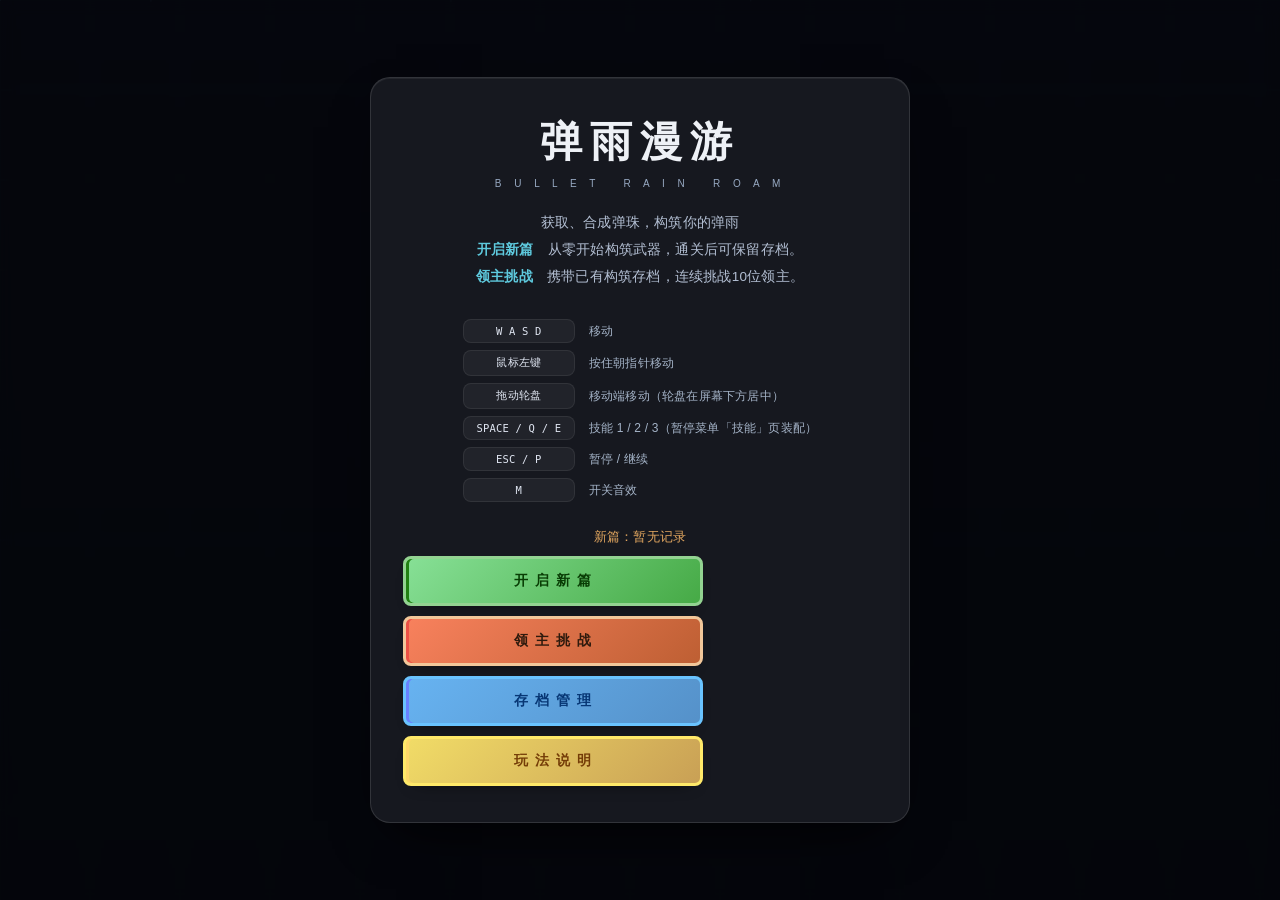
==== commit 1ca40f79: "Add files via upload" ====
--- a/index.html
+++ b/index.html
@@ -172,6 +172,7 @@
 
       <div id="tabRules" class="tabpane hidden">
         <ul class="howto compact">
+          <li><b>索敌</b>　武器只锁定 <b>400px</b> 内的敌人，进入范围才会开火（领域类弹珠不受限制）</li>
           <li><b>合成</b>　每 5 级 1 次机会，同阶可任意配对，产物等级为两颗材料之和</li>
           <li><b>升级</b>　每次升级可在获取弹珠 / 弹珠强化 / 被动强化里选择</li>
           <li><b>技能</b>　8 件 S 阶有专属大招，最多带 3 个（可暂停菜单「技能」页装配）</li>
@@ -228,6 +229,7 @@
   <div id="screenOver" class="screen hidden">
     <div class="panel">
       <h2 id="overTitle" class="ph">Game Over</h2>
+      <div id="overSub" class="level-sub"></div>
       <div id="overStats" class="over-stats"></div>
       <div id="overBest" class="best-box"></div>
       <button id="btnAgain" class="btn primary">再 来 一 局</button>
--- a/css/style.css
+++ b/css/style.css
@@ -1,41 +1,47 @@
 
 :root {
-  --cyan: #39deff;
-  --magenta: #e753a5;
-  --violet: #8d81e4;
-  --lime: #b6f081;
-  --amber: #ffb169;
-
-  --bg0: #090a0e;
-  --panel: #15171e;
-  --panel2: #1b2336;
+  --cyan: #5ec9dd;
+  --magenta: #e05f9c;
+  --violet: #9a86e0;
+  --lime: #9fd36b;
+  --amber: #e0a55f;
+
+  --bg0: #0a0b10;
+  --panel: #16181f;
+  --panel2: #1b2130;
   --line: rgba(255, 255, 255, .07);
   --line2: rgba(255, 255, 255, .12);
-  --txt: #fafafa;
-  --dim: #91a6c2;
-  --shadow: 0 18px 40px -22px rgba(0, 0, 0, .95);
-  --r: 16px;
+  --txt: #eef1f6;
+  --dim: #97a9c2;
+  --shadow: 0 24px 56px -26px rgba(0, 0, 0, .98);
+  /* 圆角三级层次：面板/卡片 --r，中等区块 --r-sm，按钮/标签/进度条 --r-xs */
+  --r: 20px;
+  --r-sm: 12px;
+  --r-xs: 8px;
 
   /* ── 按钮彩通 ── */
-  --c-cyan: #39deff;
-  --c-teal: #2ee6c0;
-  --c-blue: #5b8cff;
-  --c-violet: #a07bff;
-  --c-pink: #e753a5;
-  --c-rose: #ff5c7a;
-  --c-orange: #ff8a3d;
-  --c-amber: #ffb169;
-  --c-lime: #b6f081;
-  --c-green: #4ade80;
-
-  --mono: ui-monospace, 'SF Mono', 'JetBrains Mono', Menlo, Consolas, monospace;
+  --c-cyan: #5ec9dd;
+  --c-teal: #55c9ab;
+  --c-blue: #6a8df5;
+  --c-violet: #9a86e0;
+  --c-pink: #e05f9c;
+  --c-rose: #ef6a85;
+  --c-orange: #ea8f4a;
+  --c-amber: #e0a55f;
+  --c-lime: #9fd36b;
+  --c-green: #52c47c;
+
+  --font: 'Segoe UI', Roboto, Oxygen, Ubuntu, Cantarell, sans-serif;
+  --mono: 'SF Mono', Consolas, 'Roboto Mono', monospace;
 }
 
 * { margin: 0; padding: 0; box-sizing: border-box; -webkit-tap-highlight-color: transparent; }
 
 html, body {
   width: 100%; height: 100%;
-  background: var(--bg0);
+  background:
+    radial-gradient(1100px 720px at 50% 40%, #12141c 0%, var(--bg0) 64%) fixed,
+    var(--bg0);
   overflow: hidden;
   color: var(--txt);
   font-family: var(--font);
@@ -51,7 +57,7 @@
 
 .hidden { display: none !important; }
 
-::selection { background: rgba(111, 169, 180, .32); }
+::selection { background: rgba(94, 201, 221, .32); }
 
 /* ── HUD ───────────────────────────────── */
 #hud { position: absolute; inset: 0; pointer-events: none; padding: 16px; }
@@ -64,18 +70,19 @@
   position: relative; width: 100%; height: 12px;
   background: rgba(255, 255, 255, .06);
   border: 1px solid rgba(255, 255, 255, .1);
-  border-radius: 2px; overflow: hidden;
+  border-radius: var(--r-xs); overflow: hidden;
 }
 .xp-bar { height: 5px; margin-top: 6px; }
 
 .hp-fill {
   height: 100%; width: 100%;
-  background: #b4505c;
+  background: linear-gradient(180deg, #ff002b 0%, #b05b3a 100%);
+  box-shadow: inset 0 1px 0 rgba(255, 255, 255, .18);
   transition: width .12s linear;
 }
 .xp-fill {
   height: 100%; width: 0%;
-  background: var(--cyan);
+  background: linear-gradient(180deg, #afc9fa 0%, var(--cyan) 100%);
   transition: width .12s linear;
 }
 
@@ -84,7 +91,7 @@
   display: flex; align-items: center; justify-content: center;
   font-family: var(--mono);
   font-size: 10px; font-weight: 600; letter-spacing: .4px;
-  color: rgba(255, 255, 255, .92);
+  color: #ffffff;
 }
 
 .stats { text-align: right; }
@@ -92,10 +99,10 @@
   font-family: var(--mono);
   font-size: 26px; font-weight: 600; line-height: 1;
   font-variant-numeric: tabular-nums;
-  color: #fff;
+  color: #eef1f6;
 }
 .mini { margin-top: 6px; font-size: 11.5px; color: var(--dim); }
-.mini b { color: #fff; font-weight: 600; }
+.mini b { color: #eef1f6; font-weight: 600; }
 
 .hud-bottom { position: absolute; left: 16px; right: 16px; bottom: 16px; }
 .chip-bar { display: flex; flex-wrap: wrap; gap: 6px; }
@@ -104,7 +111,7 @@
 .chip {
   display: flex; align-items: center; gap: 5px;
   padding: 3px 10px; font-size: 11px; font-weight: 600;
-  border-radius: 2px;
+  border-radius: var(--r-xs);
   background: rgba(14, 15, 19, .8);
   border: 1px solid var(--line);
   backdrop-filter: blur(6px);
@@ -112,7 +119,7 @@
 }
 .chip .ic { font-size: 12px; }
 .chip .lv { color: var(--cyan); font-family: var(--mono); font-size: 10.5px; }
-.chip.pas { border-color: rgba(141, 136, 180, .35); }
+.chip.pas { border-color: rgba(154, 134, 224, .44); }
 .chip.pas .lv { color: var(--violet); }
 
 .boss-wrap {
@@ -121,17 +128,17 @@
   display: flex; flex-direction: column; gap: 10px;
 }
 .boss-name { font-size: 10.5px; letter-spacing: 2.5px; color: var(--magenta); margin-bottom: 5px; }
-.boss-bar { height: 6px; border: 1px solid rgba(255, 255, 255, .1); border-radius: 2px; overflow: hidden; background: rgba(255, 255, 255, .06); }
-.boss-fill { height: 100%; width: 100%; background: #a75f88; transition: width .1s linear; }
+.boss-bar { height: 6px; border: 1px solid rgba(255, 255, 255, .1); border-radius: var(--r-xs); overflow: hidden; background: rgba(255, 255, 255, .06); }
+.boss-fill { height: 100%; width: 100%; background: #c25f92; transition: width .1s linear; }
 .boss-name.p2 { color: var(--violet) !important; }
-.boss-fill.infinite { background: #7d76ae !important; }
-.boss-name.final { color: #d7c571 !important; font-size: 11.5px; }
+.boss-fill.infinite { background: #8f7ad4 !important; }
+.boss-name.final { color: #d9bd63 !important; font-size: 11.5px; }
 .boss-slot.final .boss-bar { height: 8px; }
 
 .toast {
   position: absolute; top: 30%; left: 50%; transform: translate(-50%, 0);
   font-size: 19px; font-weight: 700; letter-spacing: 3px;
-  color: #fff;
+  color: #eef1f6;
   opacity: 0; transition: opacity .3s, transform .3s;
 }
 .toast.show { opacity: 1; transform: translate(-50%, -14px); }
@@ -140,7 +147,7 @@
 .screen {
   position: absolute; inset: 0;
   display: flex; align-items: center; justify-content: center;
-  background: rgba(7, 8, 10, .78);
+  background: rgba(6, 7, 11, .82);
   backdrop-filter: blur(8px);
   padding: 24px; overflow-y: auto; z-index: 10;
 }
@@ -152,180 +159,181 @@
   border-radius: var(--r);
   padding: 30px 28px;
   text-align: center;
-  box-shadow: var(--shadow);
+  box-shadow:
+    inset 0 1px 0 rgba(255, 255, 255, .06),
+    var(--shadow);
 }
 
 .menu-panel { width: min(94vw, 540px); padding: 36px 32px; }
 
 .title {
   font-size: clamp(28px, 6vw, 42px); font-weight: 700; letter-spacing: 8px;
-  color: #fff;
+  color: #eef1f6;
 }
 .subtitle { margin-top: 8px; font-size: 10px; letter-spacing: 5px; color: var(--dim); }
-.desc { margin: 20px 0 4px; font-size: 13.5px; line-height: 2; color: #aab4c6; }
+.desc { margin: 20px 0 4px; font-size: 13.5px; line-height: 2; color: #b3bfd3; }
 .desc strong { color: var(--cyan); font-weight: 600; }
 
 .keys { margin: 18px auto 2px; display: inline-block; text-align: left; }
 .key-row { display: flex; align-items: center; gap: 14px; margin: 7px 0; font-size: 12px; color: var(--dim); }
 .key {
   display: inline-block; min-width: 112px; text-align: center;
-  padding: 5px 10px; border-radius: 2px;
+  padding: 5px 10px; border-radius: var(--r-xs);
   background: rgba(255, 255, 255, .05);
   border: 1px solid var(--line);
-  font-family: var(--mono); font-size: 10.5px; color: #dbe2ef;
-}
-.ktxt { flex: 1; text-align: left; font-size: 12px; line-height: 1.5; color: #98a3b7; }
+  font-family: var(--mono); font-size: 10.5px; color: #e0e6f2;
+}
+.ktxt { flex: 1; text-align: left; font-size: 12px; line-height: 1.5; color: #a4b3c7; }
 
 .best-box { margin: 18px 0 6px; font-size: 12.5px; color: var(--amber); }
 
-.ph { font-size: 17px; letter-spacing: 5px; margin-bottom: 16px; color: #fff; font-weight: 600; }
+.ph { font-size: 17px; letter-spacing: 5px; margin-bottom: 16px; color: #eef1f6; font-weight: 600; }
 
 .howto { text-align: left; margin: 0 auto 20px; max-width: 440px; }
 .howto li {
-  font-size: 13px; line-height: 1.85; color: #aab4c6;
+  font-size: 13px; line-height: 1.85; color: #b3bfd3;
   margin: 8px 0; list-style: none; padding-left: 16px; position: relative;
 }
 .howto li::before {
   content: ""; position: absolute; left: 0; top: 10px;
-  width: 4px; height: 4px; border-radius: 2px;
+  width: 4px; height: 4px; border-radius: var(--r-xs);
   background: var(--cyan); opacity: .8;
 }
-.howto b { color: #fff; font-weight: 600; }
-.howto b.danger, .howto strong.danger { color: #c49aad; }
-
-/* ── 按钮 · 彩色体系（改配色只需覆写 --bg1/--bg2/--bc/--fg/--gl/--ac） ── */
+.howto b { color: #eef1f6; font-weight: 600; }
+.howto b.danger, .howto strong.danger { color: #e08fa0; }
+
 .btn {
   /* 默认：靛蓝描边款 */
-  --bg1: rgba(91, 140, 255, .20);
-  --bg2: rgba(91, 140, 255, .05);
-  --bc: rgba(91, 140, 255, .42);
-  --bch: var(--c-blue);
-  --fg: #d3deff;
-  --gl: rgba(91, 140, 255, .55);
-  --ac: var(--c-blue);
+  --bg1: rgba(122, 245, 106, 0.22);
+  --bg2: rgba(106, 245, 118, 0.07);
+  --bc: rgba(106, 245, 136, 0.5);
+  --bch: rgba(122, 245, 106, 0.85);
+  --fg: #dde4f5;
+  --ac: var(--c-green);
 
   display: block; width: 100%; margin-top: 10px;
   padding: 13px 18px; font-size: 14px; font-weight: 600; letter-spacing: 1.5px;
-  border: 1px solid var(--bc); border-radius: 2px; cursor: pointer;
+  border: 3px solid var(--bc); border-radius: var(--r-xs); cursor: pointer;
   font-family: inherit;
   color: var(--fg);
   background: linear-gradient(135deg, var(--bg1), var(--bg2));
   box-shadow:
     inset 3px 0 0 var(--ac),
-    inset 0 1px 0 rgba(255, 255, 255, .08),
-    0 10px 24px -16px var(--gl);
+    0 8px 18px -14px rgba(0, 0, 0, .9);
   transition: transform .14s, box-shadow .18s, border-color .16s, filter .12s, color .16s;
+  max-width: 300px;
+  justify-self: center;
+  
 }
 .btn:hover {
-  filter: brightness(1.18) saturate(1.08);
+  filter: brightness(1.1);
   border-color: var(--bch);
   transform: translateY(-1px);
   box-shadow:
     inset 3px 0 0 var(--ac),
-    inset 0 1px 0 rgba(255, 255, 255, .12),
-    0 14px 26px -12px var(--gl);
-}
-.btn:active { transform: translateY(0); filter: brightness(.92); }
+    0 10px 20px -14px rgba(0, 0, 0, .92);
+}
+.btn:active { transform: translateY(0); filter: brightness(.9); }
 .btn:focus-visible { outline: 2px solid var(--bch); outline-offset: 2px; }
-.btn.small { padding: 8px 16px; font-size: 12px; letter-spacing: .5px; width: auto; border-radius: 2px; }
+.btn.small { padding: 8px 16px; font-size: 12px; letter-spacing: .5px; width: auto; border-radius: var(--r-xs); }
 
 /* 实心·青（主行动） */
 .btn.primary {
-  --bg1: #4ce4ff; --bg2: #12c3c9;
-  --bc: #7feaff; --bch: #e2fdff;
-  --fg: #052028; --gl: rgba(57, 222, 255, .6);
-  --ac: rgba(255, 255, 255, .55);
+  --bg1: #8fde7f; --bg2: #52bb4f;
+  --bc: #9dea9a; --bch: #cdf4cd;
+  --fg: #16292e;
+  --ac: #ffffff;
 }
 /* 实心·橙（领主挑战） */
 .btn.rush {
-  --bg1: #ffae5c; --bg2: #ff5f4d;
-  --bc: #ffbb8c; --bch: #ffe2cf;
-  --fg: #3d1405; --gl: rgba(255, 122, 61, .6);
-  --ac: rgba(255, 255, 255, .5);
+  --bg1: #ea6969; --bg2: #d97a4e;
+  --bc: #f2c79a; --bch: #f7e2cd;
+  --fg: #2e1a0d;
+  --ac: rgba(255, 255, 255, .4);
 }
 /* 描边·玫红（危险 / 放弃） */
 .btn.danger {
-  --bg1: rgba(255, 92, 122, .20); --bg2: rgba(255, 92, 122, .05);
-  --bc: rgba(255, 92, 122, .45); --bch: var(--c-rose);
-  --fg: #ffc6d0; --gl: rgba(255, 92, 122, .55);
+  --bg1: rgba(239, 106, 133, .22); --bg2: rgba(239, 106, 133, .07);
+  --bc: rgba(239, 106, 133, .52); --bch: var(--c-rose);
+  --fg: #f4d2da;
   --ac: var(--c-rose);
 }
 /* 描边·靛蓝（默认幽灵款） */
 .btn.ghost {
-  --bg1: rgba(91, 140, 255, .20); --bg2: rgba(91, 140, 255, .05);
-  --bc: rgba(91, 140, 255, .42); --bch: var(--c-blue);
-  --fg: #d3deff; --gl: rgba(91, 140, 255, .55);
+  --bg1: rgba(106, 141, 245, .22); --bg2: rgba(106, 141, 245, .07);
+  --bc: rgba(106, 141, 245, .5); --bch: var(--c-blue);
+  --fg: #dde4f5;
   --ac: var(--c-blue);
 }
 
 /* ── 逐按钮配色 ── */
 #btnNewGame { /* 实心青 */
-  --bg1: #4ce4ff; --bg2: #12c3c9;
-  --bc: #7feaff; --bch: #e2fdff; --fg: #052028;
-  --gl: rgba(57, 222, 255, .6); --ac: rgba(255, 255, 255, .55);
+  --bg1: #87e096; --bg2: #46aa46;
+  --bc: #93d391; --bch: #218012; --fg: #093d05;
+  --ac: #218012;
 }
 #btnBossRush { /* 实心橙 */
-  --bg1: #ffae5c; --bg2: #ff5f4d;
-  --bc: #ffbb8c; --bch: #ffe2cf; --fg: #3d1405;
-  --gl: rgba(255, 122, 61, .6); --ac: rgba(255, 255, 255, .5);
-}
-#btnSaves, #btnSavesManage { /* 紫罗兰 */
-  --bg1: rgba(160, 123, 255, .22); --bg2: rgba(160, 123, 255, .05);
-  --bc: rgba(160, 123, 255, .45); --bch: var(--c-violet);
-  --fg: #ddccff; --gl: rgba(160, 123, 255, .55); --ac: var(--c-violet);
+  --bg1: #f8815d; --bg2: #be5f33;
+  --bc: #f2c79a; --bch: #ec5045; --fg: #2e1a0d;
+  --ac: #ec5045;
+}
+#btnSaves, #btnSavesManage {
+  --bg1: #67b3f1; --bg2: #5591c9;
+  --bc: #69c3ff; --bch: #6980ff;
+  --fg: #073674; --ac: #6980ff;
 }
 #btnHow, #btnLoadout, #btnBackKind,
-#btnTabBack { /* 青绿 */
-  --bg1: rgba(46, 230, 192, .20); --bg2: rgba(46, 230, 192, .05);
-  --bc: rgba(46, 230, 192, .42); --bch: var(--c-teal);
-  --fg: #c2f7ea; --gl: rgba(46, 230, 192, .5); --ac: var(--c-teal);
+#btnTabBack {
+  --bg1: #f1dc67; --bg2: #c9a055;
+  --bc: #ffe969; --bch: #ffd769;
+  --fg: #743c07; --ac: #ffd769;
 }
 #btnQuit, #btnWinEndless { /* 玫红 */
-  --bg1: rgba(255, 92, 122, .22); --bg2: rgba(255, 92, 122, .05);
-  --bc: rgba(255, 92, 122, .48); --bch: var(--c-rose);
-  --fg: #ffc6d0; --gl: rgba(255, 92, 122, .6); --ac: var(--c-rose);
+  --bg1: rgba(239, 106, 133, .24); --bg2: rgba(239, 106, 133, .07);
+  --bc: rgba(239, 106, 133, .55); --bch: var(--c-rose);
+  --fg: #f4d2da; --ac: var(--c-rose);
 }
 #btnWinSave, #btnSaveNameOk, #btnAgain { /* 实心绿 */
-  --bg1: #96f2ab; --bg2: #2fd47a;
-  --bc: #a9f6ba; --bch: #dcffe6; --fg: #052b16;
-  --gl: rgba(74, 222, 128, .55); --ac: rgba(255, 255, 255, .5);
+  --bg1: #95dbaa; --bg2: #55b47c;
+  --bc: #aae5bd; --bch: #d9f2e1; --fg: #14291d;
+  --ac: rgba(255, 255, 255, .45);
 }
 #btnFuse { /* 实心紫 */
-  --bg1: #c9a0ff; --bg2: #7a4dff;
-  --bc: #d3aeff; --bch: #efe4ff; --fg: #170a33;
-  --gl: rgba(155, 107, 255, .6); --ac: rgba(255, 255, 255, .5);
+  --bg1: #bda3e8; --bg2: #8a72c8;
+  --bc: #cdb9f0; --bch: #e8dcf8; --fg: #241a38;
+  --ac: rgba(255, 255, 255, .45);
 }
 #btnFuseSkip, #btnChestSkip, #btnSaveNameSkip, #btnReroll { /* 琥珀 */
-  --bg1: rgba(255, 177, 105, .20); --bg2: rgba(255, 177, 105, .05);
-  --bc: rgba(255, 177, 105, .45); --bch: var(--c-amber);
-  --fg: #ffe1c0; --gl: rgba(255, 177, 105, .5); --ac: var(--c-amber);
+  --bg1: rgba(224, 165, 95, .2); --bg2: rgba(224, 165, 95, .06);
+  --bc: rgba(224, 165, 95, .48); --bch: var(--c-amber);
+  --fg: #f2ddc1; --ac: var(--c-amber);
 }
 #btnMenu, #btnWinMenu { /* 靛蓝描边 */
-  --bg1: rgba(91, 140, 255, .22); --bg2: rgba(91, 140, 255, .05);
-  --bc: rgba(91, 140, 255, .45); --bch: var(--c-blue);
-  --fg: #d3deff; --gl: rgba(91, 140, 255, .55); --ac: var(--c-blue);
-}
-#btnHowBack, #btnLoadoutClose, #btnSavesBack { /* 实心蓝（返回类主行动） */
-  --bg1: #86aeff; --bg2: #3f6ddb;
-  --bc: #a8c4ff; --bch: #e6efff; --fg: #071634;
-  --gl: rgba(91, 140, 255, .6); --ac: rgba(255, 255, 255, .5);
+  --bg1: rgba(106, 141, 245, .22); --bg2: rgba(106, 141, 245, .07);
+  --bc: rgba(106, 141, 245, .5); --bch: var(--c-blue);
+  --fg: #dde4f5; --ac: var(--c-blue);
+}
+#btnHowBack, #btnLoadoutClose, #btnSavesBack { 
+  --bg1: rgba(106, 141, 245, .22); --bg2: rgba(106, 141, 245, .07);
+  --bc: rgba(106, 141, 245, .5); --bch: var(--c-blue);
+  --fg: #dde4f5; --ac: var(--c-blue);
 }
 #btnResume { /* 实心青（继续） */
-  --bg1: #4ce4ff; --bg2: #12c3c9;
-  --bc: #7feaff; --bch: #e2fdff; --fg: #052028;
-  --gl: rgba(57, 222, 255, .6); --ac: rgba(255, 255, 255, .55);
+  --bg1: #7fd0de; --bg2: #4fa8bb;
+  --bc: #9adcea; --bch: #cdeef4; --fg: #16292e;
+  --ac: rgba(255, 255, 255, .45);
 }
 
 #screenLevel { align-items: center; }
 .level-wrap { width: min(96vw, 880px); text-align: center; }
 .level-title {
-  font-size: clamp(18px, 4vw, 24px); font-weight: 700; letter-spacing: 8px; color: #fff;
+  font-size: clamp(18px, 4vw, 24px); font-weight: 700; letter-spacing: 8px; color: #eef1f6;
 }
 .level-sub {
   margin-top: 10px; font-size: 12.5px; line-height: 1.8;
-  color: #96a1b5;
-}
-.level-sub strong { color: #fff; font-weight: 600; }
+  color: #a0aec4;
+}
+.level-sub strong { color: #eef1f6; font-weight: 600; }
 
 .card-box { display: flex; flex-wrap: wrap; gap: 14px; justify-content: center; margin-top: 24px; }
 
@@ -339,64 +347,64 @@
   display: flex; flex-direction: column;
 }
 .card:hover {
-  transform: translateY(-2px);
+  transform: translateY(-3px);
   border-color: var(--cyan);
-  box-shadow: 0 10px 22px -16px rgba(0, 0, 0, .95);
-}
-.card.new { border-color: rgba(138, 168, 110, .35); }
+  box-shadow: 0 14px 30px -18px rgba(0, 0, 0, .9);
+}
+.card.new { border-color: rgba(159, 211, 107, .42); }
 .card.new:hover { border-color: var(--lime); }
-.card.up { border-color: rgba(141, 136, 180, .35); }
+.card.up { border-color: rgba(154, 134, 224, .44); }
 .card.up:hover { border-color: var(--violet); }
 
 .card .c-ic { font-size: 24px; line-height: 1; }
-.card .c-name { margin-top: 10px; font-size: 15.5px; font-weight: 700; color: #fff; }
+.card .c-name { margin-top: 10px; font-size: 15.5px; font-weight: 700; color: #eef1f6; }
 .card .c-tag {
-  display: inline-block; margin-top: 7px; padding: 2px 8px; border-radius: 2px;
+  display: inline-block; margin-top: 7px; padding: 2px 8px; border-radius: var(--r-xs);
   font-size: 10px; font-weight: 600;
   background: rgba(255, 255, 255, .06); color: var(--dim);
 }
-.card .c-tag.t-new { background: rgba(138, 168, 110, .14); color: var(--lime); }
-.card .c-tag.t-b { background: rgba(122, 215, 255, .14); color: #93bccf; }
-.card .c-tag.t-a { background: rgba(155, 107, 255, .16); color: #a093cc; }
-.card .c-tag.t-s { background: rgba(255, 210, 60, .16); color: #d7c571; }
-.f-tag.t-b { background: rgba(122, 215, 255, .14); color: #93bccf; }
-.f-tag.t-a { background: rgba(155, 107, 255, .16); color: #a093cc; }
-.f-tag.t-s { background: rgba(255, 210, 60, .16); color: #d7c571; }
+.card .c-tag.t-new { background: rgba(159, 211, 107, .18); color: var(--lime); }
+.card .c-tag.t-b { background: rgba(122, 200, 226, .18); color: #86c3d9; }
+.card .c-tag.t-a { background: rgba(154, 134, 224, .20); color: #b195e0; }
+.card .c-tag.t-s { background: rgba(226, 190, 92, .20); color: #d9bd63; }
+.f-tag.t-b { background: rgba(122, 200, 226, .18); color: #86c3d9; }
+.f-tag.t-a { background: rgba(154, 134, 224, .20); color: #b195e0; }
+.f-tag.t-s { background: rgba(226, 190, 92, .20); color: #d9bd63; }
 .tier-txt { font-weight: 600; }
-.tier-txt.t-b { color: #93bccf; }
-.tier-txt.t-a { color: #a093cc; }
-.tier-txt.t-s { color: #d7c571; }
-.card .c-tag.t-up { background: rgba(141, 136, 180, .16); color: var(--violet); }
-.card .c-desc { margin-top: 10px; font-size: 12.5px; line-height: 1.75; color: #98a3b7; flex: 1; }
+.tier-txt.t-b { color: #86c3d9; }
+.tier-txt.t-a { color: #b195e0; }
+.tier-txt.t-s { color: #d9bd63; }
+.card .c-tag.t-up { background: rgba(154, 134, 224, .20); color: var(--violet); }
+.card .c-desc { margin-top: 10px; font-size: 12.5px; line-height: 1.75; color: #a4b3c7; flex: 1; }
 
 .card .c-eff {
-  margin-top: 10px; padding: 8px 10px; border-radius: 2px;
-  font-size: 11.5px; line-height: 1.7; color: #98a3b7;
+  margin-top: 10px; padding: 8px 10px; border-radius: var(--r-xs);
+  font-size: 11.5px; line-height: 1.7; color: #a4b3c7;
   background: rgba(0, 0, 0, .22);
   border: 1px solid var(--line);
 }
-.card .c-eff b { color: #fff; font-weight: 600; }
+.card .c-eff b { color: #eef1f6; font-weight: 600; }
 .card .c-eff .dim { color: var(--dim); }
 
 .card .c-body {
   margin-top: 10px; padding-top: 9px;
   border-top: 1px solid var(--line);
-  font-size: 12px; line-height: 1.65; color: #c0cadb;
-}
-.card .c-body.warn { color: var(--amber); border-top-color: rgba(189, 162, 115, .28); }
+  font-size: 12px; line-height: 1.65; color: #c6cfdd;
+}
+.card .c-body.warn { color: var(--amber); border-top-color: rgba(224, 165, 95, .28); }
 .card .c-row { display: flex; align-items: baseline; gap: 10px; }
 .card .c-row + .c-row { margin-top: 3px; }
 .card .ck { flex: none; width: 40px; font-size: 10.5px; color: var(--dim); }
 .card .cv { flex: 1; }
 .card .c-row.next .ck { color: var(--cyan); }
-.card .c-row.next .cv { color: #fff; font-weight: 600; }
+.card .c-row.next .cv { color: #eef1f6; font-weight: 600; }
 
 .card.kind { min-height: 196px; }
 .card.kind .c-ic { font-size: 26px; }
 .card.kind .c-name { font-size: 16.5px; }
-.card.kind.k-new { border-color: rgba(138, 168, 110, .35); }
-.card.kind.k-up { border-color: rgba(141, 136, 180, .35); }
-.card.kind.k-passive { border-color: rgba(111, 169, 180, .35); }
+.card.kind.k-new { border-color: rgba(159, 211, 107, .42); }
+.card.kind.k-up { border-color: rgba(154, 134, 224, .44); }
+.card.kind.k-passive { border-color: rgba(94, 201, 221, .35); }
 .card.locked { opacity: .38; cursor: not-allowed; }
 .card.locked:hover { transform: none; border-color: var(--line2); box-shadow: none; }
 
@@ -404,15 +412,15 @@
 
 .over-stats { display: grid; grid-template-columns: 1fr 1fr; gap: 8px; margin: 10px 0 16px; }
 .os-item {
-  padding: 12px 8px; border-radius: 2px;
+  padding: 12px 8px; border-radius: var(--r-sm);
   background: rgba(255, 255, 255, .04);
   border: 1px solid var(--line);
 }
-.os-v { font-size: 19px; font-weight: 700; color: #fff; font-family: var(--mono); font-variant-numeric: tabular-nums; }
+.os-v { font-size: 19px; font-weight: 700; color: #eef1f6; font-family: var(--mono); font-variant-numeric: tabular-nums; }
 .os-k { margin-top: 4px; font-size: 11px; color: var(--dim); }
 
 .pause-stats { font-size: 13px; line-height: 2; color: var(--dim); margin-bottom: 16px; }
-.pause-stats b { color: #fff; font-weight: 600; }
+.pause-stats b { color: #eef1f6; font-weight: 600; }
 
 /* ── 屏幕暂停按钮（触屏设备） ─────────────── */
 .pause-btn {
@@ -420,10 +428,10 @@
   display: none; pointer-events: auto;
   width: 38px; height: 38px; padding: 0;
   align-items: center; justify-content: center;
-  border-radius: 2px;
+  border-radius: var(--r-xs);
   background: rgba(14, 15, 19, .8);
   border: 1px solid var(--line2);
-  color: #dbe2ef; font-family: var(--mono); font-size: 12px; letter-spacing: 1px;
+  color: #e0e6f2; font-family: var(--mono); font-size: 12px; letter-spacing: 1px;
   backdrop-filter: blur(6px);
   cursor: pointer; touch-action: manipulation;
   -webkit-tap-highlight-color: transparent;
@@ -438,7 +446,7 @@
 }
 .skill {
   position: relative; width: 56px; height: 56px;
-  border-radius: 2px; overflow: hidden;
+  border-radius: var(--r-xs); overflow: hidden;
   background: rgba(15, 16, 20, .86);
   border: 1px solid var(--line);
   backdrop-filter: blur(6px);
@@ -457,9 +465,9 @@
   25% { transform: translateX(-3px); }
   75% { transform: translateX(3px); }
 }
-.skill.ready { border-color: var(--cyan); background: rgba(111, 169, 180, .14); }
+.skill.ready { border-color: var(--cyan); background: rgba(94, 201, 221, .13); }
 .skill.ready .sk-icon { opacity: 1; }
-.skill.ready .sk-name { color: #fff; }
+.skill.ready .sk-name { color: #eef1f6; }
 
 .skill.cooling { border-color: rgba(255, 255, 255, .07); }
 .skill.cooling .sk-icon { opacity: .26; filter: grayscale(.7); }
@@ -468,13 +476,13 @@
 .sk-fill {
   position: absolute; left: 0; right: 0; bottom: 0; height: 0%;
   background: rgba(6, 9, 15, .68);
-  border-top: 1px solid rgba(111, 169, 180, .45);
+  border-top: 1px solid rgba(94, 201, 221, .45);
 }
 .sk-cdnum {
   position: absolute; inset: 0;
   display: flex; align-items: center; justify-content: center;
   font-size: 19px; font-weight: 700; line-height: 1;
-  color: #fff;
+  color: #eef1f6;
   font-family: var(--mono);
   opacity: 0; transition: opacity .12s;
   pointer-events: none;
@@ -485,14 +493,14 @@
   text-align: center; font-size: 9px;
   color: var(--dim); font-family: var(--mono);
 }
-.sk-key.cd-num { color: #fff; font-size: 9.5px; font-weight: 700; }
+.sk-key.cd-num { color: #eef1f6; font-size: 9.5px; font-weight: 700; }
 .sk-name {
   position: absolute; left: 4px; right: 4px; top: 5px;
   text-align: center; font-size: 8.5px; line-height: 1.1;
-  color: #c3cddf;
+  color: #c6cfdd;
   white-space: nowrap; overflow: hidden; text-overflow: ellipsis;
 }
-.skill.cooling .sk-name { color: #767f94; }
+.skill.cooling .sk-name { color: #8792a6; }
 .skill.empty { opacity: .4; }
 .skill.empty .sk-name { color: var(--dim); }
 .sk-icon.dim { color: var(--dim); font-size: 19px; }
@@ -510,7 +518,7 @@
   text-align: left;
 }
 .fslot.filled { border-style: solid; border-color: var(--line2); background: var(--panel2); }
-.fslot.result.filled { border-color: rgba(141, 136, 180, .6); background: rgba(141, 136, 180, .1); }
+.fslot.result.filled { border-color: rgba(154, 134, 224, .5); background: rgba(154, 134, 224, .07); }
 .fslot.empty { opacity: .45; justify-content: center; text-align: center; }
 .fslot-hint { font-size: 12px; line-height: 1.7; color: var(--dim); }
 .fop { flex: none; display: flex; align-items: center; font-size: 14px; color: var(--dim); }
@@ -518,7 +526,7 @@
 #fusionList { display: flex; flex-direction: column; align-items: center; gap: 9px; margin-top: 16px; }
 
 .f-ic {
-  flex: none; width: 40px; height: 40px; border-radius: 2px;
+  flex: none; width: 40px; height: 40px; border-radius: var(--r-sm);
   display: flex; align-items: center; justify-content: center;
   background: rgba(255, 255, 255, .05);
   border: 1px solid var(--line);
@@ -526,13 +534,13 @@
 }
 .f-main { flex: 1; min-width: 0; }
 .f-line { display: flex; align-items: baseline; gap: 8px; flex-wrap: wrap; }
-.f-name { font-size: 14.5px; font-weight: 700; color: #fff; }
+.f-name { font-size: 14.5px; font-weight: 700; color: #eef1f6; }
 .f-tag {
-  flex: none; padding: 2px 8px; border-radius: 2px;
+  flex: none; padding: 2px 8px; border-radius: var(--r-xs);
   font-size: 10.5px; font-weight: 600;
-  background: rgba(141, 136, 180, .16); color: var(--violet);
-}
-.f-desc { margin-top: 4px; font-size: 12px; line-height: 1.65; color: #98a3b7; }
+  background: rgba(154, 134, 224, .20); color: var(--violet);
+}
+.f-desc { margin-top: 4px; font-size: 12px; line-height: 1.65; color: #a4b3c7; }
 .f-foot { margin-top: 4px; font-size: 10.5px; line-height: 1.5; color: var(--cyan); }
 
 .fslot .f-ic { width: 34px; height: 34px; font-size: 17px; }
@@ -547,25 +555,25 @@
 .card.fcard.selected { border-color: var(--cyan); transform: translateY(-2px); }
 .fsel-badge {
   position: absolute; top: -9px; right: -9px;
-  padding: 3px 10px; border-radius: 2px; font-size: 10px; font-weight: 700;
-  background: var(--cyan); color: #0b1113;
+  padding: 3px 10px; border-radius: var(--r-xs); font-size: 10px; font-weight: 700;
+  background: var(--cyan); color: #151a1e;
 }
 .fusion-actions { display: flex; gap: 10px; justify-content: center; margin-top: 18px; flex-wrap: wrap; }
 .fusion-actions .btn { width: auto; min-width: 160px; margin-top: 0; }
 .fusion-tip { margin-top: 14px; font-size: 11.5px; color: var(--dim); line-height: 1.8; }
-.fusion-tip b { color: #b9c3d4; }
+.fusion-tip b { color: #b3bccb; }
 .card.fcard.disabled { opacity: .28; pointer-events: none; filter: grayscale(.6); }
 
 /* ── 暂停面板 ───────────────────────────── */
 .pause-panel { width: min(96vw, 860px); }
 .tabs { display: flex; gap: 6px; justify-content: center; margin-bottom: 14px; flex-wrap: wrap; }
 .tab {
-  --tc: #9fb2cc;
-  --tb: rgba(159, 178, 204, .12);
-  --tl: rgba(159, 178, 204, .45);
+  --tc: #adc0d6;
+  --tb: rgba(151, 169, 194, .12);
+  --tl: rgba(151, 169, 194, .45);
   display: inline-flex; align-items: center; gap: 6px;
   padding: 7px 15px; font-size: 12px; font-family: inherit; cursor: pointer;
-  border-radius: 2px; border: 1px solid var(--line);
+  border-radius: var(--r-xs); border: 1px solid var(--line);
   background: rgba(255, 255, 255, .03); color: var(--tc);
   transition: background .16s, color .16s, border-color .16s, box-shadow .16s;
 }
@@ -573,27 +581,28 @@
   content: ""; flex: none; width: 6px; height: 6px; border-radius: 50%;
   background: var(--tc); opacity: .6; transition: opacity .16s;
 }
-.tab:hover { color: #fff; background: var(--tb); border-color: var(--tl); }
+.tab:hover { color: #eef1f6; background: var(--tb); border-color: var(--tl); }
 .tab:hover::before { opacity: 1; }
 .tab.active {
-  color: #fff; background: var(--tb); border-color: var(--tc);
-  box-shadow: inset 0 -2px 0 var(--tc), 0 6px 16px -12px var(--tc);
-}
-.tab.active::before { opacity: 1; box-shadow: 0 0 7px var(--tc); }
-
-#btn-tabStatus  { --tc: var(--c-cyan);   --tb: rgba(57, 222, 255, .14);  --tl: rgba(57, 222, 255, .5); }
-#btn-tabKeys    { --tc: var(--c-blue);   --tb: rgba(91, 140, 255, .14);  --tl: rgba(91, 140, 255, .5); }
-#btn-tabRules   { --tc: var(--c-amber);  --tb: rgba(255, 177, 105, .14); --tl: rgba(255, 177, 105, .5); }
-#btn-tabBuild   { --tc: var(--c-violet); --tb: rgba(160, 123, 255, .16); --tl: rgba(160, 123, 255, .5); }
-#btn-tabSkills  { --tc: var(--c-pink);   --tb: rgba(231, 83, 165, .14);  --tl: rgba(231, 83, 165, .5); }
-#btn-tabCodex   { --tc: var(--c-teal);   --tb: rgba(46, 230, 192, .14);  --tl: rgba(46, 230, 192, .5); }
+  color: #eef1f6; background: var(--tb); border-color: var(--tc);
+  box-shadow: inset 0 -2px 0 var(--tc);
+}
+.tab.active::before { opacity: 1; }
+
+#btn-tabStatus  { --tc: var(--c-cyan);   --tb: rgba(94, 201, 221, .18);  --tl: rgba(94, 201, 221, .62); }
+#btn-tabKeys    { --tc: var(--c-blue);   --tb: rgba(106, 141, 245, .18);  --tl: rgba(106, 141, 245, .62); }
+#btn-tabRules   { --tc: var(--c-amber);  --tb: rgba(224, 165, 95, .18); --tl: rgba(224, 165, 95, .62); }
+#btn-tabBuild   { --tc: var(--c-violet); --tb: rgba(154, 134, 224, .20); --tl: rgba(154, 134, 224, .62); }
+#btn-tabSkills  { --tc: var(--c-pink);   --tb: rgba(224, 95, 156, .18);  --tl: rgba(224, 95, 156, .62); }
+#btn-tabCodex   { --tc: var(--c-teal);   --tb: rgba(85, 201, 171, .18);  --tl: rgba(85, 201, 171, .62); }
 .tabpane {
   min-height: 200px; max-height: 60vh; overflow-y: auto;
   text-align: left; margin-bottom: 16px; padding-right: 8px;
   scrollbar-width: thin; scrollbar-color: rgba(255, 255, 255, .16) transparent;
 }
-.tabpane::-webkit-scrollbar { width: 5px; }
-.tabpane::-webkit-scrollbar-thumb { background: rgba(255, 255, 255, .16); border-radius: 2px; }
+.tabpane::-webkit-scrollbar { width: 6px; }
+.tabpane::-webkit-scrollbar-thumb { background: rgba(255, 255, 255, .14); border-radius: 99px; }
+.tabpane::-webkit-scrollbar-thumb:hover { background: rgba(255, 255, 255, .24); }
 .tabpane::-webkit-scrollbar-track { background: transparent; }
 .keys.compact { display: block; margin: 0; }
 .keys.compact .key-row { font-size: 11.5px; }
@@ -609,7 +618,7 @@
   display: flex; align-items: baseline; gap: 8px; flex-wrap: wrap;
 }
 .build-h .bh-dim { margin-left: auto; font-size: 10.5px; color: var(--dim); font-weight: 400; }
-.build-h.sub { margin-top: 16px; color: #b6c0d1; border-bottom-color: var(--line); }
+.build-h.sub { margin-top: 16px; color: #b0b9c9; border-bottom-color: var(--line); }
 .build-row {
   display: flex; align-items: center; gap: 8px;
   font-size: 13px; padding: 6px 2px;
@@ -618,12 +627,12 @@
 .build-row b { font-weight: 600; }
 .bdim { margin-left: auto; font-size: 11px; color: var(--dim); white-space: nowrap; }
 .build-note {
-  font-size: 12.5px; line-height: 1.85; color: #9aa4b7;
-  padding: 11px 13px; border-radius: 2px; margin-bottom: 12px;
+  font-size: 12.5px; line-height: 1.85; color: #a3aec3;
+  padding: 11px 13px; border-radius: var(--r-sm); margin-bottom: 12px;
   background: rgba(255, 255, 255, .035);
   border: 1px solid var(--line);
 }
-.build-note b { color: #d3dbe9; font-weight: 600; }
+.build-note b { color: #d7dee9; font-weight: 600; }
 
 /* ── 存档 ───────────────────────────────── */
 .saves-tip {
@@ -640,70 +649,70 @@
 .sv-act { display: flex; gap: 6px; margin-top: 8px; }
 .sv-act button {
   flex: 1; padding: 5px 6px; font-size: 10.5px; font-family: inherit;
-  color: #cfdcff; border-radius: 2px; cursor: pointer;
-  background: linear-gradient(135deg, rgba(91, 140, 255, .20), rgba(91, 140, 255, .04));
-  border: 1px solid rgba(91, 140, 255, .4);
+  color: #d9e0f2; border-radius: var(--r-xs); cursor: pointer;
+  background: linear-gradient(135deg, rgba(106, 141, 245, .30), rgba(106, 141, 245, .08));
+  border: 1px solid rgba(106, 141, 245, .62);
   transition: color .15s, border-color .15s, background .15s, filter .12s;
 }
 .sv-act button:hover {
-  color: #fff; border-color: var(--c-blue); filter: brightness(1.2);
+  color: #eef1f6; border-color: var(--c-blue); filter: brightness(1.2);
 }
 .sv-act button.del {
-  color: #ffc6d0;
-  background: linear-gradient(135deg, rgba(255, 92, 122, .20), rgba(255, 92, 122, .04));
-  border-color: rgba(255, 92, 122, .4);
+  color: #f2cdd4;
+  background: linear-gradient(135deg, rgba(239, 106, 133, .44), rgba(239, 106, 133, .14));
+  border-color: rgba(239, 106, 133, .65);
 }
 .sv-act button.del:hover {
-  color: #fff; border-color: var(--c-rose);
-  background: linear-gradient(135deg, rgba(255, 92, 122, .32), rgba(255, 92, 122, .08));
+  color: #eef1f6; border-color: var(--c-rose);
+  background: linear-gradient(135deg, rgba(239, 106, 133, .44), rgba(239, 106, 133, .14));
 }
 
 .saves-box { display: flex; flex-direction: column; gap: 8px; max-height: 50vh; overflow-y: auto; }
 .sv-empty {
   padding: 24px 12px; text-align: center; font-size: 12px; color: var(--dim);
-  border: 1px dashed var(--line2); border-radius: 2px;
+  border: 1px dashed var(--line2); border-radius: var(--r-sm);
 }
 .sv-item {
-  border: 1px solid var(--line); border-radius: 2px;
+  border: 1px solid var(--line); border-radius: var(--r-sm);
   padding: 10px 12px; background: rgba(255, 255, 255, .025);
 }
 .sv-item.pickable { cursor: pointer; transition: border-color .16s, background .16s; }
-.sv-item.pickable:hover { border-color: rgba(111, 169, 180, .6); background: rgba(111, 169, 180, .06); }
+.sv-item.pickable:hover { border-color: rgba(94, 201, 221, .6); background: rgba(94, 201, 221, .06); }
 .sv-head { display: flex; align-items: center; gap: 8px; margin-bottom: 5px; }
-.sv-name { flex: 1; font-size: 13px; font-weight: 600; color: #fff; }
+.sv-name { flex: 1; font-size: 13px; font-weight: 600; color: #eef1f6; }
 .sv-lv {
-  flex: none; font-size: 10px; font-weight: 700; color: #d7c571;
-  background: rgba(255, 210, 60, .14); padding: 1px 8px; border-radius: 2px;
-}
-.sv-line { font-size: 11px; line-height: 1.65; color: #98a3b7; word-break: break-all; }
+  flex: none; font-size: 10px; font-weight: 700; color: #d9bd63;
+  background: rgba(226, 190, 92, .22); padding: 1px 8px; border-radius: var(--r-xs);
+}
+.sv-line { font-size: 11px; line-height: 1.65; color: #a4b3c7; word-break: break-all; }
 .sv-line.dim { color: var(--dim); }
 .sv-go {
   margin-top: 7px; text-align: center; font-size: 11px; font-weight: 600;
   letter-spacing: 2px; color: var(--cyan);
-  padding: 5px; border: 1px solid rgba(111, 169, 180, .3); border-radius: 2px;
+  padding: 5px; border: 1px solid rgba(94, 201, 221, .3); border-radius: var(--r-xs);
 }
 
 .name-input {
   width: 100%; box-sizing: border-box; margin: 12px 0 6px;
   padding: 10px 12px; font-size: 13px; font-family: inherit;
-  color: #fff; background: rgba(0, 0, 0, .3);
-  border: 1px solid var(--line2); border-radius: 2px; outline: none;
+  color: #eef1f6; background: rgba(0, 0, 0, .3);
+  border: 1px solid var(--line2); border-radius: var(--r-xs); outline: none;
   transition: border-color .16s;
 }
 .name-input:focus { border-color: var(--cyan); }
-.save-err { font-size: 11px; color: #cf7a80; margin-bottom: 6px; }
+.save-err { font-size: 11px; color: #e8707e; margin-bottom: 6px; }
 
 /* ── 融合图鉴 ───────────────────────────── */
 .cx-rules {
-  font-size: 11.5px; line-height: 1.8; color: #98a3b7;
+  font-size: 11.5px; line-height: 1.8; color: #a4b3c7;
   padding: 9px 13px; margin-bottom: 16px;
-  border-left: 2px solid rgba(111, 169, 180, .6);
-  background: rgba(111, 169, 180, .06);
-  border-radius: 0 2px 2px 0;
+  border-left: 2px solid rgba(94, 201, 221, .6);
+  background: rgba(94, 201, 221, .06);
+  border-radius: 0 var(--r-xs) var(--r-xs) 0;
 }
 .cx-sec { margin-bottom: 20px; }
 .cx-h {
-  font-size: 13px; font-weight: 700; color: #fff;
+  font-size: 13px; font-weight: 700; color: #eef1f6;
   margin-bottom: 9px; padding-bottom: 7px;
   border-bottom: 1px solid var(--line);
 }
@@ -714,24 +723,24 @@
 }
 .cx-list { display: flex; flex-direction: column; gap: 6px; }
 .cx-item {
-  border: 1px solid var(--line); border-radius: 2px;
+  border: 1px solid var(--line); border-radius: var(--r-sm);
   background: rgba(255, 255, 255, .025); overflow: hidden;
   cursor: pointer; transition: border-color .16s, background .16s;
 }
-.cx-item:hover { border-color: rgba(111, 169, 180, .5); background: rgba(111, 169, 180, .05); }
+.cx-item:hover { border-color: rgba(94, 201, 221, .5); background: rgba(94, 201, 221, .05); }
 .cx-head {
   display: flex; align-items: center; gap: 10px;
   padding: 9px 12px;
 }
 .cx-ic { flex: none; width: 22px; text-align: center; font-size: 16px; line-height: 1; }
-.cx-name { flex: 1; font-size: 13px; font-weight: 600; color: #fff; }
+.cx-name { flex: 1; font-size: 13px; font-weight: 600; color: #eef1f6; }
 .cx-tier {
-  flex: none; padding: 1px 8px; border-radius: 2px;
+  flex: none; padding: 1px 8px; border-radius: var(--r-xs);
   font-size: 10px; font-weight: 700;
-  background: rgba(122, 215, 255, .16); color: #93bccf;
-}
-.cx-tier.t2 { background: rgba(155, 107, 255, .18); color: #a093cc; }
-.cx-tier.t3 { background: rgba(255, 210, 60, .18); color: #d7c571; }
+  background: rgba(122, 200, 226, .20); color: #86c3d9;
+}
+.cx-tier.t2 { background: rgba(154, 134, 224, .22); color: #b195e0; }
+.cx-tier.t3 { background: rgba(226, 190, 92, .22); color: #d9bd63; }
 .cx-eff { flex: none; font-size: 12px; letter-spacing: 1px; }
 .cx-arrow { flex: none; font-size: 10px; color: var(--dim); transition: transform .18s; }
 .cx-item.open .cx-arrow { transform: rotate(180deg); }
@@ -739,37 +748,37 @@
 .cx-item.open .cx-body { display: block; }
 .cx-row { display: flex; gap: 10px; font-size: 11.5px; line-height: 1.8; }
 .cx-k { flex: none; width: 60px; color: var(--dim); }
-.cx-v { flex: 1; color: #98a3b7; }
-.cx-v b { color: #fff; font-weight: 600; }
+.cx-v { flex: 1; color: #a4b3c7; }
+.cx-v b { color: #eef1f6; font-weight: 600; }
 .cx-brief {
   margin-top: 8px; padding-top: 8px;
   border-top: 1px solid var(--line);
-  font-size: 11.5px; line-height: 1.75; color: #858fa3;
+  font-size: 11.5px; line-height: 1.75; color: #95a1b5;
 }
 
 .mx-wrap {
   overflow-x: auto; margin: 10px 0 12px; padding: 3px;
-  border-radius: 2px; background: rgba(0, 0, 0, .18);
+  border-radius: var(--r-xs); background: rgba(0, 0, 0, .18);
 }
 .mx { border-collapse: collapse; font-size: 11.5px; width: 100%; min-width: 620px; }
 .mx th, .mx td {
   border: 1px solid rgba(255, 255, 255, .06);
   padding: 6px 5px; text-align: center; white-space: nowrap;
 }
-.mx .mx-cor, .mx .mx-col { position: sticky; top: 0; z-index: 2; background: #191c23; }
+.mx .mx-cor, .mx .mx-col { position: sticky; top: 0; z-index: 2; background: #191c26; }
 .mx .mx-cor { left: 0; z-index: 3; font-size: 9.5px; font-weight: 400; color: var(--dim); }
-.mx .mx-row { position: sticky; left: 0; z-index: 1; background: #191c23; }
-.mx thead th, .mx .mx-cor, .mx .mx-row { color: #fff; font-weight: 600; }
+.mx .mx-row { position: sticky; left: 0; z-index: 1; background: #191c26; }
+.mx thead th, .mx .mx-cor, .mx .mx-row { color: #eef1f6; font-weight: 600; }
 .mx .mx-col { min-width: 62px; }
 .mx .mx-col span, .mx .mx-row span { display: block; font-size: 9.5px; font-weight: 400; color: var(--dim); }
 .mx .mx-row { text-align: left; color: var(--cyan); min-width: 76px; }
 .mx .mx-cell { line-height: 1.3; }
 .mx .mx-cell .mi { display: block; font-size: 13px; }
-.mx .mx-cell .mn { display: block; font-size: 10px; color: #c2cbdc; }
-.mx .mx-cell.same { background: rgba(189, 162, 115, .12); }
+.mx .mx-cell .mn { display: block; font-size: 10px; color: #c6cfdd; }
+.mx .mx-cell.same { background: rgba(224, 165, 95, .12); }
 .r-plus { display: inline-block; margin: 0 5px; color: var(--dim); }
 .rchip {
-  padding: 3px 10px; border-radius: 2px; font-size: 11px; color: #bac4d5;
+  padding: 3px 10px; border-radius: var(--r-xs); font-size: 11px; color: #c2cddc;
   background: rgba(255, 255, 255, .04);
   border: 1px solid var(--line);
 }
@@ -778,21 +787,21 @@
 /* ── 技能装备 ───────────────────────────── */
 .sk-row {
   display: flex; align-items: center; gap: 10px;
-  padding: 9px 11px; margin: 6px 0; border-radius: 2px;
+  padding: 9px 11px; margin: 6px 0; border-radius: var(--r-sm);
   background: rgba(255, 255, 255, .03);
   border: 1px solid var(--line);
   font-size: 12.5px; text-align: left;
 }
 .sk-row.pick { cursor: pointer; transition: background .14s, border-color .14s; }
-.sk-row.pick:hover { background: rgba(111, 169, 180, .08); border-color: rgba(111, 169, 180, .35); }
-.sk-row.pick.on { background: rgba(111, 169, 180, .14); border-color: rgba(111, 169, 180, .6); }
+.sk-row.pick:hover { background: rgba(94, 201, 221, .08); border-color: rgba(94, 201, 221, .35); }
+.sk-row.pick.on { background: rgba(94, 201, 221, .13); border-color: rgba(94, 201, 221, .6); }
 .sk-row.locked { opacity: .4; }
 .sk-row.empty { opacity: .5; }
 .sk-key-badge {
   flex: none; min-width: 40px; text-align: center;
-  padding: 3px 7px; border-radius: 2px; font-size: 9.5px;
+  padding: 3px 7px; border-radius: var(--r-xs); font-size: 9.5px;
   font-family: var(--mono);
-  background: rgba(255, 255, 255, .07); color: #dbe2ef;
+  background: rgba(255, 255, 255, .07); color: #e0e6f2;
 }
 .sk-ic { flex: none; font-size: 18px; width: 24px; text-align: center; }
 .sk-ic.dim, .sk-txt b.dim { color: var(--dim); }
@@ -800,19 +809,19 @@
 .sk-txt b { font-weight: 600; }
 .sk-txt .bdim { font-size: 10.5px; color: var(--dim); }
 .sk-act {
-  flex: none; font-size: 11px; padding: 4px 11px; border-radius: 2px;
-  background: rgba(111, 169, 180, .14); color: var(--cyan);
-}
-.sk-row.pick.on .sk-act { background: var(--cyan); color: #0b1113; font-weight: 700; }
+  flex: none; font-size: 11px; padding: 4px 11px; border-radius: var(--r-xs);
+  background: rgba(94, 201, 221, .13); color: var(--cyan);
+}
+.sk-row.pick.on .sk-act { background: var(--cyan); color: #151a1e; font-weight: 700; }
 
 .win-tip {
-  font-size: 13px; line-height: 1.9; color: #a9b3c5;
+  font-size: 13px; line-height: 1.9; color: #b0bbcc;
   margin: 6px 0 18px; padding: 14px 16px;
-  border-radius: 2px; background: rgba(255, 255, 255, .035);
+  border-radius: var(--r-sm); background: rgba(255, 255, 255, .035);
   border: 1px solid var(--line);
 }
 .win-tip strong { color: var(--cyan); font-weight: 600; }
-.win-tip strong.danger { color: #c49aad; }
+.win-tip strong.danger { color: #e08fa0; }
 
 .loadout-screen { z-index: 14; }
 .loadout-panel { width: min(94vw, 540px); text-align: left; }
@@ -846,3 +855,14 @@
   .f-name { font-size: 14px; }
   .f-desc { font-size: 11.5px; line-height: 1.5; }
 }
+
+/* ── 减少动效（系统设置「减弱动态效果」时生效） ── */
+@media (prefers-reduced-motion: reduce) {
+  *, *::before, *::after {
+    animation-duration: .01ms !important;
+    animation-iteration-count: 1 !important;
+    transition-duration: .01ms !important;
+    scroll-behavior: auto !important;
+  }
+  .toast.show { transform: translate(-50%, 0); }
+}
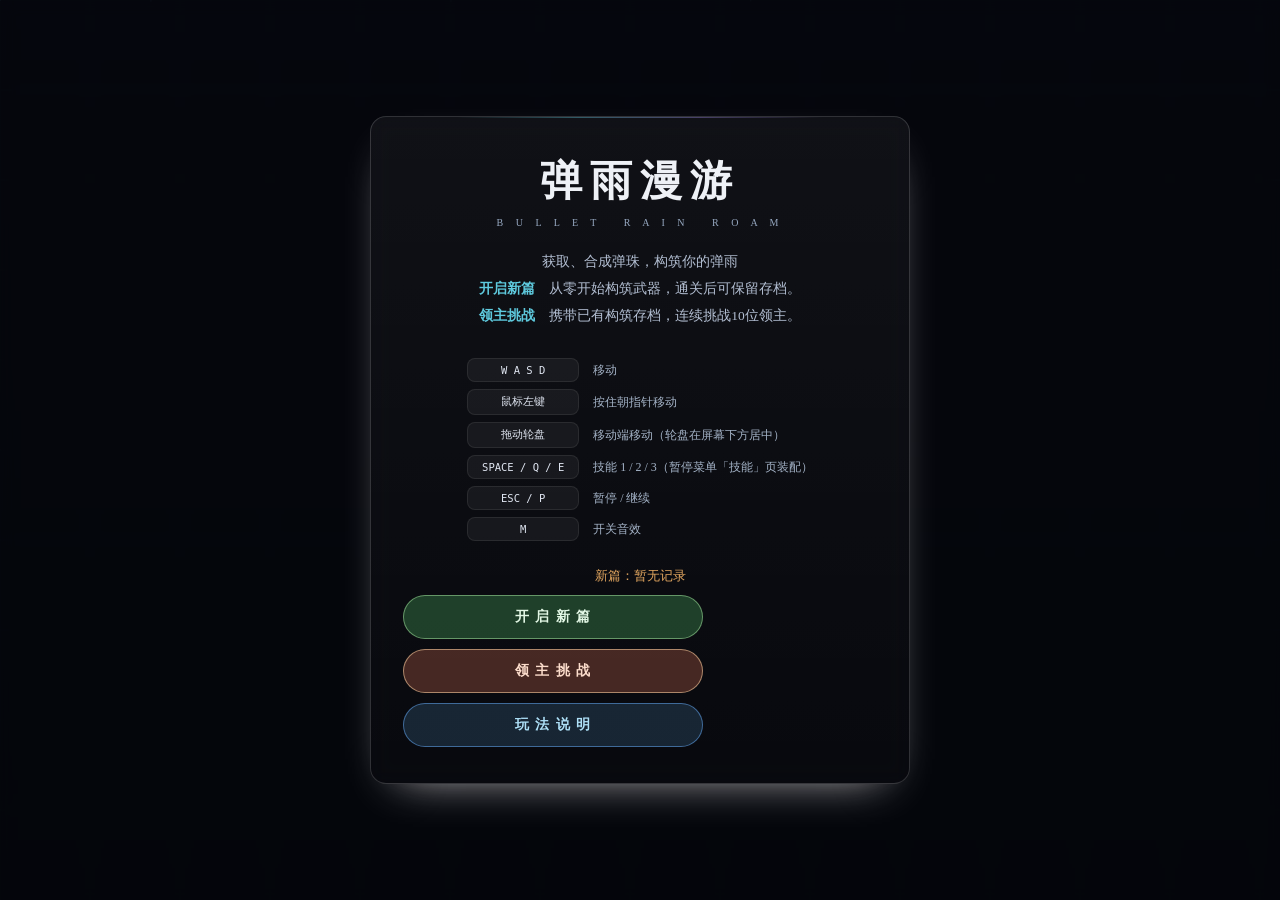
==== commit 12107d46: "Add files via upload" ====
--- a/index.html
+++ b/index.html
@@ -60,7 +60,6 @@
 
       <button id="btnNewGame" class="btn primary">开 启 新 篇</button>
       <button id="btnBossRush" class="btn rush">领 主 挑 战</button>
-      <button id="btnSaves" class="btn ghost">存 档 管 理</button>
       <button id="btnHow" class="btn ghost">玩 法 说 明</button>
     </div>
   </div>
--- a/css/style.css
+++ b/css/style.css
@@ -9,17 +9,18 @@
   --bg0: #0a0b10;
   --panel: #16181f;
   --panel2: #1b2130;
-  --line: rgba(255, 255, 255, .07);
-  --line2: rgba(255, 255, 255, .12);
+  --line: rgba(255, 255, 255, .08);
+  --line2: rgba(255, 255, 255, .16);
   --txt: #eef1f6;
   --dim: #97a9c2;
-  --shadow: 0 24px 56px -26px rgba(0, 0, 0, .98);
-  /* 圆角三级层次：面板/卡片 --r，中等区块 --r-sm，按钮/标签/进度条 --r-xs */
-  --r: 20px;
+  --shadow: 0 24px 56px -30px rgba(0, 0, 0, .9);
+  --shadow-soft: 0 18px 44px -28px rgba(247, 247, 247, 0.9);
+
+  --r: 16px;
   --r-sm: 12px;
   --r-xs: 8px;
-
-  /* ── 按钮彩通 ── */
+  --r-pill: 999px;
+
   --c-cyan: #5ec9dd;
   --c-teal: #55c9ab;
   --c-blue: #6a8df5;
@@ -38,16 +39,6 @@
 * { margin: 0; padding: 0; box-sizing: border-box; -webkit-tap-highlight-color: transparent; }
 
 html, body {
-  width: 100%; height: 100%;
-  background:
-    radial-gradient(1100px 720px at 50% 40%, #12141c 0%, var(--bg0) 64%) fixed,
-    var(--bg0);
-  overflow: hidden;
-  color: var(--txt);
-  font-family: var(--font);
-  font-size: 14px;
-  letter-spacing: .2px;
-  user-select: none;
   -webkit-font-smoothing: antialiased;
 }
 
@@ -60,7 +51,7 @@
 ::selection { background: rgba(94, 201, 221, .32); }
 
 /* ── HUD ───────────────────────────────── */
-#hud { position: absolute; inset: 0; pointer-events: none; padding: 16px; }
+#hud { position: absolute; inset: 0; pointer-events: none; padding: 16px; z-index: 2; }
 
 .hud-top { display: flex; justify-content: space-between; align-items: flex-start; gap: 16px; }
 
@@ -68,21 +59,20 @@
 
 .hp-bar, .xp-bar {
   position: relative; width: 100%; height: 12px;
-  background: rgba(255, 255, 255, .06);
-  border: 1px solid rgba(255, 255, 255, .1);
+  background: rgba(255, 255, 255, .05);
+  border: 1px solid var(--line2);
   border-radius: var(--r-xs); overflow: hidden;
 }
 .xp-bar { height: 5px; margin-top: 6px; }
 
 .hp-fill {
   height: 100%; width: 100%;
-  background: linear-gradient(180deg, #ff002b 0%, #b05b3a 100%);
-  box-shadow: inset 0 1px 0 rgba(255, 255, 255, .18);
+  background: linear-gradient(180deg, #ff3b52, #c92b3f);
   transition: width .12s linear;
 }
 .xp-fill {
   height: 100%; width: 0%;
-  background: linear-gradient(180deg, #afc9fa 0%, var(--cyan) 100%);
+  background: linear-gradient(180deg, #cfe0fb, var(--cyan));
   transition: width .12s linear;
 }
 
@@ -112,10 +102,11 @@
   display: flex; align-items: center; gap: 5px;
   padding: 3px 10px; font-size: 11px; font-weight: 600;
   border-radius: var(--r-xs);
-  background: rgba(14, 15, 19, .8);
+  background: rgba(22, 25, 33, .72);
   border: 1px solid var(--line);
   backdrop-filter: blur(6px);
   white-space: nowrap;
+  color: #d9e0f2;
 }
 .chip .ic { font-size: 12px; }
 .chip .lv { color: var(--cyan); font-family: var(--mono); font-size: 10.5px; }
@@ -128,12 +119,22 @@
   display: flex; flex-direction: column; gap: 10px;
 }
 .boss-name { font-size: 10.5px; letter-spacing: 2.5px; color: var(--magenta); margin-bottom: 5px; }
-.boss-bar { height: 6px; border: 1px solid rgba(255, 255, 255, .1); border-radius: var(--r-xs); overflow: hidden; background: rgba(255, 255, 255, .06); }
-.boss-fill { height: 100%; width: 100%; background: #c25f92; transition: width .1s linear; }
+.boss-bar {
+  height: 6px; border: 1px solid var(--line2); border-radius: var(--r-xs);
+  overflow: hidden; background: rgba(255, 255, 255, .05);
+}
+.boss-fill {
+  height: 100%; width: 100%;
+  background: linear-gradient(180deg, #e07fb2, #c25f92);
+  transition: width .1s linear;
+}
 .boss-name.p2 { color: var(--violet) !important; }
-.boss-fill.infinite { background: #8f7ad4 !important; }
+.boss-fill.infinite {
+  background: linear-gradient(180deg, #ac9ae6, #8f7ad4) !important;
+}
 .boss-name.final { color: #d9bd63 !important; font-size: 11.5px; }
 .boss-slot.final .boss-bar { height: 8px; }
+.boss-slot.final .boss-fill { background: linear-gradient(180deg, #f0d478, #d9bd63); }
 
 .toast {
   position: absolute; top: 30%; left: 50%; transform: translate(-50%, 0);
@@ -144,24 +145,46 @@
 .toast.show { opacity: 1; transform: translate(-50%, -14px); }
 
 /* ── 弹层 ───────────────────────────────── */
+
+@keyframes screenFade { from { opacity: 0; } to { opacity: 1; } }
+@keyframes panelPop {
+  from { opacity: 0; transform: translateY(10px); }
+  to   { opacity: 1; transform: translateY(0); }
+}
+@keyframes cardIn {
+  from { opacity: 0; transform: translateY(10px); }
+  to   { opacity: 1; transform: translateY(0); }
+}
+@keyframes statIn {
+  from { opacity: 0; transform: translateY(6px); }
+  to   { opacity: 1; transform: translateY(0); }
+}
+
 .screen {
   position: absolute; inset: 0;
   display: flex; align-items: center; justify-content: center;
   background: rgba(6, 7, 11, .82);
   backdrop-filter: blur(8px);
   padding: 24px; overflow-y: auto; z-index: 10;
+  animation: screenFade .26s ease both;
 }
 
 .panel {
+  position: relative;
   width: min(94vw, 500px);
-  background: var(--panel);
+  background: linear-gradient(180deg, rgba(255, 255, 255, .05), rgba(255, 255, 255, .02));
   border: 1px solid var(--line2);
   border-radius: var(--r);
   padding: 30px 28px;
   text-align: center;
-  box-shadow:
-    inset 0 1px 0 rgba(255, 255, 255, .06),
-    var(--shadow);
+  box-shadow: var(--shadow-soft);
+  backdrop-filter: blur(10px);
+  animation: panelPop .26s ease both;
+}
+.panel::before {
+  content: ""; position: absolute; top: 0; left: 16%; right: 16%; height: 1px;
+  background: linear-gradient(90deg, transparent, rgba(94, 201, 221, .4), rgba(154, 134, 224, .4), transparent);
+  pointer-events: none;
 }
 
 .menu-panel { width: min(94vw, 540px); padding: 36px 32px; }
@@ -203,125 +226,119 @@
 .howto b.danger, .howto strong.danger { color: #e08fa0; }
 
 .btn {
-  /* 默认：靛蓝描边款 */
-  --bg1: rgba(122, 245, 106, 0.22);
-  --bg2: rgba(106, 245, 118, 0.07);
-  --bc: rgba(106, 245, 136, 0.5);
-  --bch: rgba(122, 245, 106, 0.85);
+  --fill: rgba(106, 141, 245, .12);
+  --fill-h: rgba(106, 141, 245, .22);
+  --bc: rgba(106, 141, 245, .45);
+  --bch: rgba(106, 141, 245, .8);
   --fg: #dde4f5;
-  --ac: var(--c-green);
+  --ac: var(--c-blue);
 
   display: block; width: 100%; margin-top: 10px;
-  padding: 13px 18px; font-size: 14px; font-weight: 600; letter-spacing: 1.5px;
-  border: 3px solid var(--bc); border-radius: var(--r-xs); cursor: pointer;
+  padding: 12px 18px; font-size: 14px; font-weight: 600; letter-spacing: 1.5px;
   font-family: inherit;
   color: var(--fg);
-  background: linear-gradient(135deg, var(--bg1), var(--bg2));
-  box-shadow:
-    inset 3px 0 0 var(--ac),
-    0 8px 18px -14px rgba(0, 0, 0, .9);
-  transition: transform .14s, box-shadow .18s, border-color .16s, filter .12s, color .16s;
+  background: var(--fill);
+  border: 1px solid var(--bc);
+  border-radius: var(--r-pill);
+  cursor: pointer;
+  transition: transform .16s ease, background .2s ease, border-color .2s ease, box-shadow .2s ease;
   max-width: 300px;
   justify-self: center;
-  
 }
 .btn:hover {
-  filter: brightness(1.1);
+  transform: translateY(-2px);
+  background: var(--fill-h);
   border-color: var(--bch);
-  transform: translateY(-1px);
-  box-shadow:
-    inset 3px 0 0 var(--ac),
-    0 10px 20px -14px rgba(0, 0, 0, .92);
-}
-.btn:active { transform: translateY(0); filter: brightness(.9); }
-.btn:focus-visible { outline: 2px solid var(--bch); outline-offset: 2px; }
-.btn.small { padding: 8px 16px; font-size: 12px; letter-spacing: .5px; width: auto; border-radius: var(--r-xs); }
-
-/* 实心·青（主行动） */
+  box-shadow: 0 0 22px -8px var(--ac);
+}
+.btn:active { transform: translateY(0) scale(.985); }
+.btn:focus-visible { outline: 2px solid var(--bch); outline-offset: 3px; }
+.btn.small {
+  padding: 7px 15px; font-size: 12px; letter-spacing: .5px; width: auto;
+  border-radius: var(--r-pill);
+}
+
+/* 主行动 · 绿 */
 .btn.primary {
-  --bg1: #8fde7f; --bg2: #52bb4f;
-  --bc: #9dea9a; --bch: #cdf4cd;
-  --fg: #16292e;
-  --ac: #ffffff;
-}
-/* 实心·橙（领主挑战） */
+  --fill: rgba(82, 196, 120, .26); --fill-h: rgba(82, 196, 120, .38);
+  --bc: rgba(159, 211, 107, .6); --bch: var(--c-lime);
+  --fg: #dcf5e2; --ac: var(--c-green);
+}
+/* 领主挑战 · 橙 */
 .btn.rush {
-  --bg1: #ea6969; --bg2: #d97a4e;
-  --bc: #f2c79a; --bch: #f7e2cd;
-  --fg: #2e1a0d;
-  --ac: rgba(255, 255, 255, .4);
-}
-/* 描边·玫红（危险 / 放弃） */
+  --fill: rgba(234, 143, 74, .24); --fill-h: rgba(234, 143, 74, .36);
+  --bc: rgba(242, 199, 154, .6); --bch: var(--c-orange);
+  --fg: #f9e0cb; --ac: var(--c-orange);
+}
+/* 危险 / 放弃 · 玫红 */
 .btn.danger {
-  --bg1: rgba(239, 106, 133, .22); --bg2: rgba(239, 106, 133, .07);
-  --bc: rgba(239, 106, 133, .52); --bch: var(--c-rose);
-  --fg: #f4d2da;
-  --ac: var(--c-rose);
-}
-/* 描边·靛蓝（默认幽灵款） */
+  --fill: rgba(239, 106, 133, .12); --fill-h: rgba(239, 106, 133, .22);
+  --bc: rgba(239, 106, 133, .5); --bch: var(--c-rose);
+  --fg: #f4d2da; --ac: var(--c-rose);
+}
+/* 幽灵款 · 靛蓝 */
 .btn.ghost {
-  --bg1: rgba(106, 141, 245, .22); --bg2: rgba(106, 141, 245, .07);
-  --bc: rgba(106, 141, 245, .5); --bch: var(--c-blue);
-  --fg: #dde4f5;
-  --ac: var(--c-blue);
+  --fill: rgba(106, 141, 245, .1); --fill-h: rgba(106, 141, 245, .18);
+  --bc: rgba(106, 141, 245, .45); --bch: var(--c-blue);
+  --fg: #dde4f5; --ac: var(--c-blue);
 }
 
 /* ── 逐按钮配色 ── */
-#btnNewGame { /* 实心青 */
-  --bg1: #87e096; --bg2: #46aa46;
-  --bc: #93d391; --bch: #218012; --fg: #093d05;
-  --ac: #218012;
-}
-#btnBossRush { /* 实心橙 */
-  --bg1: #f8815d; --bg2: #be5f33;
-  --bc: #f2c79a; --bch: #ec5045; --fg: #2e1a0d;
-  --ac: #ec5045;
-}
-#btnSaves, #btnSavesManage {
-  --bg1: #67b3f1; --bg2: #5591c9;
-  --bc: #69c3ff; --bch: #6980ff;
-  --fg: #073674; --ac: #6980ff;
+#btnNewGame { /* 绿 · 主行动 */
+  --fill: rgba(87, 200, 110, .28); --fill-h: rgba(87, 200, 110, .4);
+  --bc: rgba(147, 211, 145, .6); --bch: #93d391;
+  --fg: #e2f7e5; --ac: #7fe08f;
+}
+#btnBossRush { /* 橙 · 领主挑战 */
+  --fill: rgba(248, 129, 93, .26); --fill-h: rgba(248, 129, 93, .38);
+  --bc: rgba(242, 199, 154, .6); --bch: #f2c79a;
+  --fg: #fbdccb; --ac: #f8815d;
+}
+#btnSavesManage { /* 蓝 —— 存档屏的「编辑 / 返回挑战」切换键 */
+  --fill: rgba(103, 179, 241, .2); --fill-h: rgba(103, 179, 241, .32);
+  --bc: rgba(105, 195, 255, .55); --bch: #69c3ff;
+  --fg: #d3e8fb; --ac: #67b3f1;
 }
 #btnHow, #btnLoadout, #btnBackKind,
-#btnTabBack {
-  --bg1: #f1dc67; --bg2: #c9a055;
-  --bc: #ffe969; --bch: #ffd769;
-  --fg: #743c07; --ac: #ffd769;
+#btnTabBack { /* 琥珀 */
+  --fill: rgba(103, 179, 241, 0.16); --fill-h: rgba(103, 167, 241, 0.28);
+  --bc: rgba(105, 175, 255, 0.5); --bch:rgb(105, 188, 255)9;
+  --fg: #aee0f7; --ac: #67b3f1;
 }
 #btnQuit, #btnWinEndless { /* 玫红 */
-  --bg1: rgba(239, 106, 133, .24); --bg2: rgba(239, 106, 133, .07);
-  --bc: rgba(239, 106, 133, .55); --bch: var(--c-rose);
+  --fill: rgba(239, 106, 133, .13); --fill-h: rgba(239, 106, 133, .23);
+  --bc: rgba(239, 106, 133, .5); --bch: var(--c-rose);
   --fg: #f4d2da; --ac: var(--c-rose);
 }
-#btnWinSave, #btnSaveNameOk, #btnAgain { /* 实心绿 */
-  --bg1: #95dbaa; --bg2: #55b47c;
-  --bc: #aae5bd; --bch: #d9f2e1; --fg: #14291d;
-  --ac: rgba(255, 255, 255, .45);
-}
-#btnFuse { /* 实心紫 */
-  --bg1: #bda3e8; --bg2: #8a72c8;
-  --bc: #cdb9f0; --bch: #e8dcf8; --fg: #241a38;
-  --ac: rgba(255, 255, 255, .45);
-}
-#btnFuseSkip, #btnChestSkip, #btnSaveNameSkip, #btnReroll { /* 琥珀 */
-  --bg1: rgba(224, 165, 95, .2); --bg2: rgba(224, 165, 95, .06);
-  --bc: rgba(224, 165, 95, .48); --bch: var(--c-amber);
+#btnWinSave, #btnSaveNameOk, #btnAgain { /* 绿 */
+  --fill: rgba(85, 180, 124, .22); --fill-h: rgba(85, 180, 124, .34);
+  --bc: rgba(170, 229, 189, .55); --bch: #aae5bd;
+  --fg: #d9f4e3; --ac: #95dbaa;
+}
+#btnFuse { /* 紫 */
+  --fill: rgba(138, 114, 200, .24); --fill-h: rgba(138, 114, 200, .36);
+  --bc: rgba(205, 185, 240, .55); --bch: #cdb9f0;
+  --fg: #ece2fb; --ac: #bda3e8;
+}
+#btnFuseSkip, #btnChestSkip, #btnSaveNameSkip, #btnReroll { /* 琥珀 · 次要 */
+  --fill: rgba(224, 165, 95, .12); --fill-h: rgba(224, 165, 95, .22);
+  --bc: rgba(224, 165, 95, .45); --bch: var(--c-amber);
   --fg: #f2ddc1; --ac: var(--c-amber);
 }
-#btnMenu, #btnWinMenu { /* 靛蓝描边 */
-  --bg1: rgba(106, 141, 245, .22); --bg2: rgba(106, 141, 245, .07);
-  --bc: rgba(106, 141, 245, .5); --bch: var(--c-blue);
+#btnMenu, #btnWinMenu { /* 靛蓝 */
+  --fill: rgba(106, 141, 245, .1); --fill-h: rgba(106, 141, 245, .18);
+  --bc: rgba(106, 141, 245, .45); --bch: var(--c-blue);
   --fg: #dde4f5; --ac: var(--c-blue);
 }
-#btnHowBack, #btnLoadoutClose, #btnSavesBack { 
-  --bg1: rgba(106, 141, 245, .22); --bg2: rgba(106, 141, 245, .07);
-  --bc: rgba(106, 141, 245, .5); --bch: var(--c-blue);
+#btnHowBack, #btnLoadoutClose, #btnSavesBack { /* 靛蓝 */
+  --fill: rgba(106, 141, 245, .1); --fill-h: rgba(106, 141, 245, .18);
+  --bc: rgba(106, 141, 245, .45); --bch: var(--c-blue);
   --fg: #dde4f5; --ac: var(--c-blue);
 }
-#btnResume { /* 实心青（继续） */
-  --bg1: #7fd0de; --bg2: #4fa8bb;
-  --bc: #9adcea; --bch: #cdeef4; --fg: #16292e;
-  --ac: rgba(255, 255, 255, .45);
+#btnResume { /* 青 · 继续 */
+  --fill: rgba(79, 168, 187, .26); --fill-h: rgba(79, 168, 187, .38);
+  --bc: rgba(154, 220, 234, .6); --bch: #9adcea;
+  --fg: #dcf2f7; --ac: #7fd0de;
 }
 
 #screenLevel { align-items: center; }
@@ -338,50 +355,136 @@
 .card-box { display: flex; flex-wrap: wrap; gap: 14px; justify-content: center; margin-top: 24px; }
 
 .card {
+  /* kind 主色：kind 卡与进入 kind 后出现的卡共用同一色板，改 --kc 即可全链路生效 */
+  --kc: #c2c2c2;
+  --kc-rgb: 216, 93, 93;
+  --kc-soft: rgba(218, 218, 218, 0.06);
+  --kc-glow: rgba(204, 204, 204, 0.55);
   width: min(90vw, 244px); min-height: 172px;
   padding: 18px 16px; cursor: pointer; text-align: left;
-  background: var(--panel2);
-  border: 1px solid var(--line2);
+  background: linear-gradient(180deg, rgba(255, 255, 255, .05), rgba(255, 255, 255, .02));
+  border: 1px solid var(--kc);
   border-radius: var(--r);
-  transition: transform .14s, border-color .16s, box-shadow .16s;
+  box-shadow: var(--shadow-soft);
+  transition: transform .18s ease, border-color .2s ease, box-shadow .2s ease, background .2s ease;
   display: flex; flex-direction: column;
-}
+  animation: cardIn .28s ease both;
+}
+/* 卡片依次入场 */
+.card-box .card:nth-child(1) { animation-delay: .02s; }
+.card-box .card:nth-child(2) { animation-delay: .08s; }
+.card-box .card:nth-child(3) { animation-delay: .14s; }
+.card-box .card:nth-child(4) { animation-delay: .20s; }
+.card-box .card:nth-child(5) { animation-delay: .26s; }
+.card-box .card:nth-child(6) { animation-delay: .32s; }
 .card:hover {
   transform: translateY(-3px);
-  border-color: var(--cyan);
-  box-shadow: 0 14px 30px -18px rgba(0, 0, 0, .9);
-}
-.card.new { border-color: rgba(159, 211, 107, .42); }
-.card.new:hover { border-color: var(--lime); }
-.card.up { border-color: rgba(154, 134, 224, .44); }
-.card.up:hover { border-color: var(--violet); }
-
+  border-color: var(--kc);
+  background: var(--kc-soft);
+  box-shadow: 0 18px 36px -24px rgba(0, 0, 0, .95), 0 0 22px -10px var(--kc-glow);
+}
+.card:active { transform: translateY(-1px); transition-duration: .1s; }
+
+
+.card.k-new, .card.kind.k-new, .card.new {
+  --kc: #64c982;
+  --kc-rgb: 102, 235, 142;
+  --kc-soft: rgba(159, 211, 107, .06);
+  --kc-glow: rgba(110, 255, 153, .5);
+}
+.card.k-up, .card.kind.k-up, .card.up {
+  --kc: #5d7ed8;
+  --kc-rgb: 93, 126, 216;
+  --kc-soft: rgba(154, 134, 224, .06);
+  --kc-glow: rgba(106, 142, 241, .5);
+}
+.card.k-passive, .card.kind.k-passive, .card.passive {
+  --kc: #da8778;
+  --kc-rgb: 223, 117, 99;
+  --kc-soft: rgba(223, 117, 99, .06);
+  --kc-glow: rgba(223, 117, 99, .5);
+}
 .card .c-ic { font-size: 24px; line-height: 1; }
 .card .c-name { margin-top: 10px; font-size: 15.5px; font-weight: 700; color: #eef1f6; }
 .card .c-tag {
-  display: inline-block; margin-top: 7px; padding: 2px 8px; border-radius: var(--r-xs);
-  font-size: 10px; font-weight: 600;
-  background: rgba(255, 255, 255, .06); color: var(--dim);
-}
-.card .c-tag.t-new { background: rgba(159, 211, 107, .18); color: var(--lime); }
-.card .c-tag.t-b { background: rgba(122, 200, 226, .18); color: #86c3d9; }
-.card .c-tag.t-a { background: rgba(154, 134, 224, .20); color: #b195e0; }
-.card .c-tag.t-s { background: rgba(226, 190, 92, .20); color: #d9bd63; }
-.f-tag.t-b { background: rgba(122, 200, 226, .18); color: #86c3d9; }
-.f-tag.t-a { background: rgba(154, 134, 224, .20); color: #b195e0; }
-.f-tag.t-s { background: rgba(226, 190, 92, .20); color: #d9bd63; }
+  display: inline-block; margin-top: 7px; padding: 2px 8px;
+  font-size: 10.5px; font-weight: 600; letter-spacing: .4px;
+  color: var(--cyan);
+  background: rgba(94, 201, 221, .12);
+  border: 1px solid rgba(94, 201, 221, .4);
+  border-radius: var(--r-xs);
+}
+.card .c-tag.t-new {
+  background: linear-gradient(180deg, rgba(159, 211, 107, .28), rgba(159, 211, 107, .10));
+  border-color: rgba(159, 211, 107, .36); color: #b6e089;
+}
+.card .c-tag.t-b {
+  background: linear-gradient(180deg, rgba(122, 200, 226, .28), rgba(122, 200, 226, .10));
+  border-color: rgba(122, 200, 226, .36); color: #8fbde2;
+}
+.card .c-tag.t-a {
+  background: linear-gradient(180deg, rgba(154, 134, 224, .30), rgba(154, 134, 224, .10));
+  border-color: rgba(154, 134, 224, .36); color: #b598e9;
+}
+.card .c-tag.t-s {
+  background: linear-gradient(180deg, rgba(226, 190, 92, .30), rgba(226, 190, 92, .10));
+  border-color: rgba(226, 190, 92, .36); color: #e9c962;
+}
+.f-tag.t-b {
+  background: linear-gradient(180deg, rgba(122, 200, 226, .28), rgba(122, 200, 226, .10));
+  border-color: rgba(122, 200, 226, .36); color: #9dd3e6;
+}
+.f-tag.t-a {
+  background: linear-gradient(180deg, rgba(154, 134, 224, .30), rgba(154, 134, 224, .10));
+  border-color: rgba(154, 134, 224, .36); color: #c0a8ea;
+}
+.f-tag.t-s {
+  background: linear-gradient(180deg, rgba(226, 190, 92, .30), rgba(226, 190, 92, .10));
+  border-color: rgba(226, 190, 92, .36); color: #f0d478;
+}
 .tier-txt { font-weight: 600; }
 .tier-txt.t-b { color: #86c3d9; }
 .tier-txt.t-a { color: #b195e0; }
 .tier-txt.t-s { color: #d9bd63; }
-.card .c-tag.t-up { background: rgba(154, 134, 224, .20); color: var(--violet); }
+
+.card .c-tag.t-up {
+  background: linear-gradient(180deg, rgba(224, 134, 134, 0.205), rgba(224, 134, 134, 0.048));
+  border-color: rgba(224, 134, 134, 0.315); color:rgba(234, 168, 168, 0.877)8;
+}
+
+
+.card.kind .c-tag,
+.card.kind .c-tag.t-new,
+.card.kind .c-tag.t-b,
+.card.kind .c-tag.t-a,
+.card.kind .c-tag.t-s,
+.card.kind .c-tag.t-up {
+  color: rgb(var(--kc-rgb));
+  background: linear-gradient(180deg, rgba(var(--kc-rgb), .30), rgba(var(--kc-rgb), .10));
+  border-color: rgba(var(--kc-rgb), .38);
+}
+.card.kind.locked .c-tag,
+.card.kind.locked .c-tag.t-up {
+  color: #8b95a6;
+  background: linear-gradient(180deg, rgba(139, 149, 166, .18), rgba(139, 149, 166, .06));
+  border-color: rgba(139, 149, 166, .3);
+}
+
+
+.card.k-up .c-tag.t-up,
+.card.k-passive .c-tag.t-up {
+  color: rgb(var(--kc-rgb));
+  background: linear-gradient(180deg, rgba(var(--kc-rgb), .30), rgba(var(--kc-rgb), .10));
+  border-color: rgba(var(--kc-rgb), .38);
+}
 .card .c-desc { margin-top: 10px; font-size: 12.5px; line-height: 1.75; color: #a4b3c7; flex: 1; }
 
 .card .c-eff {
   margin-top: 10px; padding: 8px 10px; border-radius: var(--r-xs);
   font-size: 11.5px; line-height: 1.7; color: #a4b3c7;
-  background: rgba(0, 0, 0, .22);
+  background: linear-gradient(180deg, rgba(0, 0, 0, .30), rgba(0, 0, 0, .18));
   border: 1px solid var(--line);
+  box-shadow: inset 0 1px 0 rgba(255, 255, 255, .05), inset 0 1px 6px rgba(0, 0, 0, .3);
 }
 .card .c-eff b { color: #eef1f6; font-weight: 600; }
 .card .c-eff .dim { color: var(--dim); }
@@ -402,24 +505,56 @@
 .card.kind { min-height: 196px; }
 .card.kind .c-ic { font-size: 26px; }
 .card.kind .c-name { font-size: 16.5px; }
-.card.kind.k-new { border-color: rgba(159, 211, 107, .42); }
-.card.kind.k-up { border-color: rgba(154, 134, 224, .44); }
-.card.kind.k-passive { border-color: rgba(94, 201, 221, .35); }
 .card.locked { opacity: .38; cursor: not-allowed; }
-.card.locked:hover { transform: none; border-color: var(--line2); box-shadow: none; }
+.card.locked:hover {
+  transform: none; border-color: var(--line2);
+  box-shadow: inset 0 1px 0 rgba(255, 255, 255, .08), 0 8px 20px -14px rgba(0, 0, 0, .9);
+}
 
 .reroll-box { margin-top: 18px; display: flex; justify-content: center; gap: 10px; flex-wrap: wrap; }
 
-.over-stats { display: grid; grid-template-columns: 1fr 1fr; gap: 8px; margin: 10px 0 16px; }
+.over-stats { display: grid; grid-template-columns: 1fr 1fr; gap: 10px; margin: 10px 0 16px; }
 .os-item {
-  padding: 12px 8px; border-radius: var(--r-sm);
-  background: rgba(255, 255, 255, .04);
-  border: 1px solid var(--line);
-}
-.os-v { font-size: 19px; font-weight: 700; color: #eef1f6; font-family: var(--mono); font-variant-numeric: tabular-nums; }
+  padding: 14px 10px; border-radius: var(--r-sm);
+  background: linear-gradient(180deg, rgba(255, 255, 255, .075), rgba(255, 255, 255, .025));
+  border: 2px solid var(--line);
+  box-shadow:
+    inset 0 1px 0 rgba(255, 255, 255, .09),
+    0 6px 16px -12px rgba(0, 0, 0, .9);
+  animation: statIn .36s cubic-bezier(.34, 1.56, .64, 1) both;
+  transition:
+    transform .28s cubic-bezier(.34, 1.56, .64, 1),
+    border-color .2s ease,
+    box-shadow .28s cubic-bezier(.4, 0, .2, 1);
+}
+.os-item:nth-child(1) { animation-delay: .04s; }
+.os-item:nth-child(2) { animation-delay: .08s; }
+.os-item:nth-child(3) { animation-delay: .12s; }
+.os-item:nth-child(4) { animation-delay: .16s; }
+.os-item:nth-child(5) { animation-delay: .20s; }
+.os-item:nth-child(6) { animation-delay: .24s; }
+.os-item:hover {
+  transform: translateY(-3px);
+  border-color: rgba(94, 201, 221, .5);
+  box-shadow:
+    inset 0 1px 0 rgba(255, 255, 255, .13),
+    0 12px 22px -14px rgba(0, 0, 0, .95),
+    0 0 18px -8px rgba(94, 201, 221, .5);
+}
+.os-v {
+  font-size: 19px; font-weight: 700; color: #eef1f6;
+  font-family: var(--mono); font-variant-numeric: tabular-nums;
+  text-shadow: 0 0 14px rgba(94, 201, 221, .28);
+}
 .os-k { margin-top: 4px; font-size: 11px; color: var(--dim); }
 
-.pause-stats { font-size: 13px; line-height: 2; color: var(--dim); margin-bottom: 16px; }
+.pause-stats {
+  font-size: 13px; line-height: 2; color: var(--dim); margin-bottom: 16px;
+  padding: 12px 16px; border-radius: var(--r-sm);
+  background: linear-gradient(180deg, rgba(255, 255, 255, .06), rgba(255, 255, 255, .02));
+  border: 2px solid var(--line);
+  box-shadow: inset 0 1px 0 rgba(255, 255, 255, .07);
+}
 .pause-stats b { color: #eef1f6; font-weight: 600; }
 
 /* ── 屏幕暂停按钮（触屏设备） ─────────────── */
@@ -428,15 +563,31 @@
   display: none; pointer-events: auto;
   width: 38px; height: 38px; padding: 0;
   align-items: center; justify-content: center;
-  border-radius: var(--r-xs);
-  background: rgba(14, 15, 19, .8);
-  border: 1px solid var(--line2);
+  border-radius: 10px;
+  background: linear-gradient(180deg, rgba(45, 50, 64, .92), rgba(14, 15, 19, .92));
+  border: 2px solid var(--line2);
+  box-shadow:
+    inset 0 1px 0 rgba(255, 255, 255, .14),
+    0 4px 12px -6px rgba(0, 0, 0, .9);
   color: #e0e6f2; font-family: var(--mono); font-size: 12px; letter-spacing: 1px;
   backdrop-filter: blur(6px);
   cursor: pointer; touch-action: manipulation;
   -webkit-tap-highlight-color: transparent;
-}
-.pause-btn:active { filter: brightness(1.3); transform: translateX(-50%) scale(.94); }
+  will-change: transform;
+  transition:
+    transform .28s cubic-bezier(.34, 1.56, .64, 1),
+    box-shadow .25s cubic-bezier(.4, 0, .2, 1),
+    border-color .25s ease;
+}
+.pause-btn:hover {
+  transform: translateX(-50%) scale(1.09);
+  border-color: var(--cyan);
+  box-shadow:
+    inset 0 1px 0 rgba(255, 255, 255, .2),
+    0 8px 18px -8px rgba(0, 0, 0, .95),
+    0 0 16px -6px rgba(94, 201, 221, .5);
+}
+.pause-btn:active { filter: brightness(1.2); transform: translateX(-50%) scale(.95); transition-duration: .1s; }
 @media (pointer: coarse) { .pause-btn { display: flex; } }
 
 /* ── 技能栏 ─────────────────────────────── */
@@ -446,12 +597,18 @@
 }
 .skill {
   position: relative; width: 56px; height: 56px;
-  border-radius: var(--r-xs); overflow: hidden;
-  background: rgba(15, 16, 20, .86);
-  border: 1px solid var(--line);
+  border-radius: 10px; overflow: hidden;
+  background: linear-gradient(180deg, rgba(42, 47, 61, .92), rgba(15, 16, 20, .92));
+  border: 2px solid var(--line);
+  box-shadow:
+    inset 0 1px 0 rgba(255, 255, 255, .12),
+    inset 0 -2px 6px rgba(0, 0, 0, .32),
+    0 4px 12px -6px rgba(0, 0, 0, .85);
   backdrop-filter: blur(6px);
   display: flex; align-items: center; justify-content: center;
-  transition: border-color .16s, box-shadow .16s, transform .1s;
+  transition:
+    transform .26s cubic-bezier(.34, 1.56, .64, 1),
+    border-color .18s, box-shadow .22s cubic-bezier(.4, 0, .2, 1);
   /* 允许点击 / 点按释放技能（#hud 整体是 pointer-events:none） */
   pointer-events: auto;
   cursor: pointer;
@@ -465,11 +622,18 @@
   25% { transform: translateX(-3px); }
   75% { transform: translateX(3px); }
 }
-.skill.ready { border-color: var(--cyan); background: rgba(94, 201, 221, .13); }
+.skill.ready {
+  border-color: var(--cyan);
+  background: linear-gradient(180deg, rgba(94, 201, 221, .28), rgba(94, 201, 221, .08));
+  box-shadow:
+    inset 0 1px 0 rgba(255, 255, 255, .16),
+    0 4px 12px -6px rgba(0, 0, 0, .85),
+    0 0 16px -6px rgba(94, 201, 221, .6);
+}
 .skill.ready .sk-icon { opacity: 1; }
 .skill.ready .sk-name { color: #eef1f6; }
 
-.skill.cooling { border-color: rgba(255, 255, 255, .07); }
+.skill.cooling { border-color: rgba(255, 255, 255, .07); box-shadow: inset 0 1px 0 rgba(255, 255, 255, .06); }
 .skill.cooling .sk-icon { opacity: .26; filter: grayscale(.7); }
 
 .sk-cd { position: absolute; inset: 0; pointer-events: none; }
@@ -512,13 +676,28 @@
 }
 .fslot {
   flex: 1 1 0; min-width: 0; min-height: 80px; padding: 11px 12px;
-  border-radius: var(--r); border: 1px dashed var(--line2);
+  border-radius: var(--r); border: 2px dashed var(--line2);
   background: rgba(0, 0, 0, .18);
+  box-shadow: inset 0 1px 0 rgba(255, 255, 255, .05);
   display: flex; flex-direction: row; align-items: center; gap: 11px;
   text-align: left;
-}
-.fslot.filled { border-style: solid; border-color: var(--line2); background: var(--panel2); }
-.fslot.result.filled { border-color: rgba(154, 134, 224, .5); background: rgba(154, 134, 224, .07); }
+  transition: border-color .22s, box-shadow .28s cubic-bezier(.4, 0, .2, 1), transform .28s cubic-bezier(.34, 1.56, .64, 1);
+}
+.fslot.filled {
+  border-style: solid; border-color: var(--line2);
+  background: linear-gradient(180deg, #212736 0%, var(--panel2) 100%);
+  box-shadow:
+    inset 0 1px 0 rgba(255, 255, 255, .09),
+    0 8px 20px -14px rgba(0, 0, 0, .9);
+}
+.fslot.result.filled {
+  border-color: rgba(154, 134, 224, .6);
+  background: linear-gradient(180deg, rgba(154, 134, 224, .20), rgba(154, 134, 224, .05));
+  box-shadow:
+    inset 0 1px 0 rgba(255, 255, 255, .12),
+    0 8px 20px -14px rgba(0, 0, 0, .9),
+    0 0 20px -8px rgba(154, 134, 224, .5);
+}
 .fslot.empty { opacity: .45; justify-content: center; text-align: center; }
 .fslot-hint { font-size: 12px; line-height: 1.7; color: var(--dim); }
 .fop { flex: none; display: flex; align-items: center; font-size: 14px; color: var(--dim); }
@@ -528,8 +707,9 @@
 .f-ic {
   flex: none; width: 40px; height: 40px; border-radius: var(--r-sm);
   display: flex; align-items: center; justify-content: center;
-  background: rgba(255, 255, 255, .05);
-  border: 1px solid var(--line);
+  background: linear-gradient(180deg, rgba(255, 255, 255, .10), rgba(255, 255, 255, .03));
+  border: 2px solid var(--line);
+  box-shadow: inset 0 1px 0 rgba(255, 255, 255, .12), 0 2px 6px -4px rgba(0, 0, 0, .8);
   font-size: 20px; line-height: 1;
 }
 .f-main { flex: 1; min-width: 0; }
@@ -538,7 +718,10 @@
 .f-tag {
   flex: none; padding: 2px 8px; border-radius: var(--r-xs);
   font-size: 10.5px; font-weight: 600;
-  background: rgba(154, 134, 224, .20); color: var(--violet);
+  background: linear-gradient(180deg, rgba(154, 134, 224, .30), rgba(154, 134, 224, .10));
+  border: 1px solid rgba(154, 134, 224, .34);
+  box-shadow: inset 0 1px 0 rgba(255, 255, 255, .12);
+  color: #b195e0;
 }
 .f-desc { margin-top: 4px; font-size: 12px; line-height: 1.65; color: #a4b3c7; }
 .f-foot { margin-top: 4px; font-size: 10.5px; line-height: 1.5; color: var(--cyan); }
@@ -552,17 +735,54 @@
   flex-direction: row; align-items: center; gap: 12px;
   padding: 11px 14px; text-align: left;
 }
-.card.fcard.selected { border-color: var(--cyan); transform: translateY(-2px); }
+.card.fcard.selected {
+  border-color: var(--cyan);
+  transform: translateY(-2px);
+  box-shadow:
+    inset 0 1px 0 rgba(255, 255, 255, .14),
+    0 14px 28px -16px rgba(0, 0, 0, .95),
+    0 0 20px -8px rgba(94, 201, 221, .55);
+}
 .fsel-badge {
   position: absolute; top: -9px; right: -9px;
   padding: 3px 10px; border-radius: var(--r-xs); font-size: 10px; font-weight: 700;
-  background: var(--cyan); color: #151a1e;
+  background: linear-gradient(180deg, #7fd7e8, var(--cyan)); color: #151a1e;
+  box-shadow: inset 0 1px 0 rgba(255, 255, 255, .4), 0 3px 8px -4px rgba(0, 0, 0, .8);
 }
 .fusion-actions { display: flex; gap: 10px; justify-content: center; margin-top: 18px; flex-wrap: wrap; }
 .fusion-actions .btn { width: auto; min-width: 160px; margin-top: 0; }
 .fusion-tip { margin-top: 14px; font-size: 11.5px; color: var(--dim); line-height: 1.8; }
 .fusion-tip b { color: #b3bccb; }
-.card.fcard.disabled { opacity: .28; pointer-events: none; filter: grayscale(.6); }
+/* 不可选：阶位不匹配 / S 阶终点
+ * 作用域严格限定 .card.fcard —— 只影响融合协议列表，不触碰升级卡 / 宝箱卡。
+ * 明显压暗 + 全去色 + 虚线边，和可选卡片拉开差距一眼可辨，
+ * 但保留文字可读性（不做纯黑遮罩）。 */
+.card.fcard.disabled {
+  opacity: .32;
+  pointer-events: none;
+  filter: grayscale(1) brightness(.6);
+  border-style: dashed;
+  border-color: var(--line2);
+  box-shadow: none;
+  transition: opacity .2s ease, filter .2s ease;
+}
+.card.fcard.disabled .f-ic { opacity: .7; }
+.card.fcard.disabled .f-name { color: #8b94a3; }
+.card.fcard.disabled .f-desc,
+.card.fcard.disabled .f-foot { color: #6f7889; }
+
+/* S 阶终点：常驻不可选，斜纹底 + 淡金虚线强调「到此为止」 */
+.card.fcard.end {
+  border-color: rgba(217, 189, 99, .28);
+  background:
+    repeating-linear-gradient(
+      -45deg,
+      rgba(255, 255, 255, .03) 0 8px,
+      transparent 8px 16px
+    ),
+    linear-gradient(180deg, rgba(255, 255, 255, .05), rgba(255, 255, 255, .02));
+}
+.card.fcard.end .f-tag.t-s { opacity: .55; }
 
 /* ── 暂停面板 ───────────────────────────── */
 .pause-panel { width: min(96vw, 860px); }
@@ -573,19 +793,30 @@
   --tl: rgba(151, 169, 194, .45);
   display: inline-flex; align-items: center; gap: 6px;
   padding: 7px 15px; font-size: 12px; font-family: inherit; cursor: pointer;
-  border-radius: var(--r-xs); border: 1px solid var(--line);
-  background: rgba(255, 255, 255, .03); color: var(--tc);
-  transition: background .16s, color .16s, border-color .16s, box-shadow .16s;
+  border-radius: 10px; border: 2px solid var(--line);
+  background: linear-gradient(180deg, rgba(255, 255, 255, .06), rgba(255, 255, 255, .015));
+  box-shadow: inset 0 1px 0 rgba(255, 255, 255, .08);
+  color: var(--tc);
+  transition:
+    transform .28s cubic-bezier(.34, 1.56, .64, 1),
+    background .16s, color .16s, border-color .16s, box-shadow .22s;
 }
 .tab::before {
   content: ""; flex: none; width: 6px; height: 6px; border-radius: 50%;
   background: var(--tc); opacity: .6; transition: opacity .16s;
 }
-.tab:hover { color: #eef1f6; background: var(--tb); border-color: var(--tl); }
+.tab:hover {
+  color: #eef1f6; background: var(--tb); border-color: var(--tl);
+  transform: translateY(-2px);
+  box-shadow: inset 0 1px 0 rgba(255, 255, 255, .12), 0 0 14px -6px var(--tc);
+}
 .tab:hover::before { opacity: 1; }
 .tab.active {
   color: #eef1f6; background: var(--tb); border-color: var(--tc);
-  box-shadow: inset 0 -2px 0 var(--tc);
+  box-shadow:
+    inset 0 1px 0 rgba(255, 255, 255, .12),
+    inset 0 -2px 0 var(--tc),
+    0 0 16px -6px var(--tc);
 }
 .tab.active::before { opacity: 1; }
 
@@ -598,11 +829,16 @@
 .tabpane {
   min-height: 200px; max-height: 60vh; overflow-y: auto;
   text-align: left; margin-bottom: 16px; padding-right: 8px;
-  scrollbar-width: thin; scrollbar-color: rgba(255, 255, 255, .16) transparent;
+  scrollbar-width: thin; scrollbar-color: rgba(94, 201, 221, .35) transparent;
 }
 .tabpane::-webkit-scrollbar { width: 6px; }
-.tabpane::-webkit-scrollbar-thumb { background: rgba(255, 255, 255, .14); border-radius: 99px; }
-.tabpane::-webkit-scrollbar-thumb:hover { background: rgba(255, 255, 255, .24); }
+.tabpane::-webkit-scrollbar-thumb {
+  background: linear-gradient(180deg, rgba(94, 201, 221, .45), rgba(154, 134, 224, .35));
+  border-radius: 99px;
+}
+.tabpane::-webkit-scrollbar-thumb:hover {
+  background: linear-gradient(180deg, rgba(94, 201, 221, .7), rgba(154, 134, 224, .55));
+}
 .tabpane::-webkit-scrollbar-track { background: transparent; }
 .keys.compact { display: block; margin: 0; }
 .keys.compact .key-row { font-size: 11.5px; }
@@ -621,16 +857,18 @@
 .build-h.sub { margin-top: 16px; color: #b0b9c9; border-bottom-color: var(--line); }
 .build-row {
   display: flex; align-items: center; gap: 8px;
-  font-size: 13px; padding: 6px 2px;
+  font-size: 11px; padding: 6px 2px;
   border-bottom: 1px solid rgba(255, 255, 255, .05);
+  color: #d8d8d8;
 }
 .build-row b { font-weight: 600; }
 .bdim { margin-left: auto; font-size: 11px; color: var(--dim); white-space: nowrap; }
 .build-note {
   font-size: 12.5px; line-height: 1.85; color: #a3aec3;
   padding: 11px 13px; border-radius: var(--r-sm); margin-bottom: 12px;
-  background: rgba(255, 255, 255, .035);
-  border: 1px solid var(--line);
+  background: linear-gradient(180deg, rgba(255, 255, 255, .07), rgba(255, 255, 255, .015));
+  border: 2px solid var(--line);
+  box-shadow: inset 0 1px 0 rgba(255, 255, 255, .08);
 }
 .build-note b { color: #d7dee9; font-weight: 600; }
 
@@ -650,64 +888,110 @@
 .sv-act button {
   flex: 1; padding: 5px 6px; font-size: 10.5px; font-family: inherit;
   color: #d9e0f2; border-radius: var(--r-xs); cursor: pointer;
-  background: linear-gradient(135deg, rgba(106, 141, 245, .30), rgba(106, 141, 245, .08));
-  border: 1px solid rgba(106, 141, 245, .62);
-  transition: color .15s, border-color .15s, background .15s, filter .12s;
+  background: linear-gradient(180deg, rgba(106, 141, 245, .34), rgba(106, 141, 245, .10));
+  border: 2px solid rgba(106, 141, 245, .62);
+  box-shadow: inset 0 1px 0 rgba(255, 255, 255, .14), 0 2px 6px -4px rgba(0, 0, 0, .8);
+  transition:
+    transform .26s cubic-bezier(.34, 1.56, .64, 1),
+    color .15s, border-color .15s, box-shadow .22s, filter .12s;
 }
 .sv-act button:hover {
-  color: #eef1f6; border-color: var(--c-blue); filter: brightness(1.2);
-}
+  color: #eef1f6; border-color: var(--c-blue); filter: brightness(1.15);
+  transform: translateY(-2px);
+  box-shadow:
+    inset 0 1px 0 rgba(255, 255, 255, .2),
+    0 6px 14px -8px rgba(0, 0, 0, .9),
+    0 0 14px -6px var(--c-blue);
+}
+.sv-act button:active { transform: translateY(0) scale(.97); transition-duration: .1s; }
 .sv-act button.del {
   color: #f2cdd4;
-  background: linear-gradient(135deg, rgba(239, 106, 133, .44), rgba(239, 106, 133, .14));
+  background: linear-gradient(180deg, rgba(239, 106, 133, .40), rgba(239, 106, 133, .12));
   border-color: rgba(239, 106, 133, .65);
 }
 .sv-act button.del:hover {
   color: #eef1f6; border-color: var(--c-rose);
-  background: linear-gradient(135deg, rgba(239, 106, 133, .44), rgba(239, 106, 133, .14));
+  box-shadow:
+    inset 0 1px 0 rgba(255, 255, 255, .2),
+    0 6px 14px -8px rgba(0, 0, 0, .9),
+    0 0 14px -6px var(--c-rose);
 }
 
 .saves-box { display: flex; flex-direction: column; gap: 8px; max-height: 50vh; overflow-y: auto; }
 .sv-empty {
   padding: 24px 12px; text-align: center; font-size: 12px; color: var(--dim);
-  border: 1px dashed var(--line2); border-radius: var(--r-sm);
+  border: 2px dashed var(--line2); border-radius: var(--r-sm);
+  background: rgba(0, 0, 0, .16);
+  box-shadow: inset 0 1px 0 rgba(255, 255, 255, .04);
 }
 .sv-item {
-  border: 1px solid var(--line); border-radius: var(--r-sm);
-  padding: 10px 12px; background: rgba(255, 255, 255, .025);
-}
-.sv-item.pickable { cursor: pointer; transition: border-color .16s, background .16s; }
-.sv-item.pickable:hover { border-color: rgba(94, 201, 221, .6); background: rgba(94, 201, 221, .06); }
+  border: 2px solid var(--line); border-radius: var(--r-sm);
+  padding: 10px 12px;
+  background: linear-gradient(180deg, rgba(255, 255, 255, .07), rgba(255, 255, 255, .015));
+  box-shadow:
+    inset 0 1px 0 rgba(255, 255, 255, .08),
+    0 6px 16px -12px rgba(0, 0, 0, .9);
+  animation: statIn .34s cubic-bezier(.34, 1.56, .64, 1) both;
+}
+.sv-item.pickable {
+  cursor: pointer;
+  transition:
+    transform .28s cubic-bezier(.34, 1.56, .64, 1),
+    border-color .2s ease,
+    box-shadow .28s cubic-bezier(.4, 0, .2, 1);
+}
+.sv-item.pickable:hover {
+  transform: translateY(-3px);
+  border-color: rgba(94, 201, 221, .6);
+  box-shadow:
+    inset 0 1px 0 rgba(255, 255, 255, .13),
+    0 14px 24px -14px rgba(0, 0, 0, .95),
+    0 0 18px -8px rgba(94, 201, 221, .5);
+}
 .sv-head { display: flex; align-items: center; gap: 8px; margin-bottom: 5px; }
 .sv-name { flex: 1; font-size: 13px; font-weight: 600; color: #eef1f6; }
 .sv-lv {
-  flex: none; font-size: 10px; font-weight: 700; color: #d9bd63;
-  background: rgba(226, 190, 92, .22); padding: 1px 8px; border-radius: var(--r-xs);
+  flex: none; font-size: 10px; font-weight: 700; color: #f0d478;
+  background: linear-gradient(180deg, rgba(226, 190, 92, .32), rgba(226, 190, 92, .14));
+  border: 1px solid rgba(226, 190, 92, .38);
+  box-shadow: inset 0 1px 0 rgba(255, 255, 255, .14);
+  padding: 1px 8px; border-radius: var(--r-xs);
 }
 .sv-line { font-size: 11px; line-height: 1.65; color: #a4b3c7; word-break: break-all; }
 .sv-line.dim { color: var(--dim); }
 .sv-go {
   margin-top: 7px; text-align: center; font-size: 11px; font-weight: 600;
   letter-spacing: 2px; color: var(--cyan);
-  padding: 5px; border: 1px solid rgba(94, 201, 221, .3); border-radius: var(--r-xs);
+  padding: 5px; border: 2px solid rgba(94, 201, 221, .38); border-radius: var(--r-xs);
+  background: linear-gradient(180deg, rgba(94, 201, 221, .14), rgba(94, 201, 221, .04));
+  box-shadow: inset 0 1px 0 rgba(255, 255, 255, .10);
 }
 
 .name-input {
   width: 100%; box-sizing: border-box; margin: 12px 0 6px;
   padding: 10px 12px; font-size: 13px; font-family: inherit;
-  color: #eef1f6; background: rgba(0, 0, 0, .3);
-  border: 1px solid var(--line2); border-radius: var(--r-xs); outline: none;
-  transition: border-color .16s;
-}
-.name-input:focus { border-color: var(--cyan); }
+  color: #eef1f6;
+  background: linear-gradient(180deg, rgba(0, 0, 0, .38), rgba(0, 0, 0, .26));
+  border: 2px solid var(--line2); border-radius: var(--r-xs); outline: none;
+  box-shadow: inset 0 1px 0 rgba(255, 255, 255, .06), inset 0 2px 8px rgba(0, 0, 0, .35);
+  transition: border-color .2s, box-shadow .24s cubic-bezier(.4, 0, .2, 1);
+}
+.name-input:focus {
+  border-color: var(--cyan);
+  box-shadow:
+    inset 0 1px 0 rgba(255, 255, 255, .08),
+    inset 0 2px 8px rgba(0, 0, 0, .3),
+    0 0 16px -6px rgba(94, 201, 221, .5);
+}
 .save-err { font-size: 11px; color: #e8707e; margin-bottom: 6px; }
 
 /* ── 融合图鉴 ───────────────────────────── */
 .cx-rules {
   font-size: 11.5px; line-height: 1.8; color: #a4b3c7;
   padding: 9px 13px; margin-bottom: 16px;
-  border-left: 2px solid rgba(94, 201, 221, .6);
-  background: rgba(94, 201, 221, .06);
+  border-left: 3px solid rgba(94, 201, 221, .6);
+  background: linear-gradient(90deg, rgba(94, 201, 221, .12), rgba(94, 201, 221, .02));
+  box-shadow: inset 1px 0 0 rgba(255, 255, 255, .05);
   border-radius: 0 var(--r-xs) var(--r-xs) 0;
 }
 .cx-sec { margin-bottom: 20px; }
@@ -723,11 +1007,30 @@
 }
 .cx-list { display: flex; flex-direction: column; gap: 6px; }
 .cx-item {
-  border: 1px solid var(--line); border-radius: var(--r-sm);
-  background: rgba(255, 255, 255, .025); overflow: hidden;
-  cursor: pointer; transition: border-color .16s, background .16s;
-}
-.cx-item:hover { border-color: rgba(94, 201, 221, .5); background: rgba(94, 201, 221, .05); }
+  border: 2px solid var(--line); border-radius: var(--r-sm);
+  background: linear-gradient(180deg, rgba(255, 255, 255, .07), rgba(255, 255, 255, .015));
+  box-shadow: inset 0 1px 0 rgba(255, 255, 255, .08), 0 6px 16px -12px rgba(0, 0, 0, .9);
+  overflow: hidden; cursor: pointer;
+  transition:
+    transform .28s cubic-bezier(.34, 1.56, .64, 1),
+    border-color .2s ease,
+    box-shadow .28s cubic-bezier(.4, 0, .2, 1);
+}
+.cx-item:hover {
+  border-color: rgba(94, 201, 221, .55);
+  transform: translateY(-2px);
+  box-shadow:
+    inset 0 1px 0 rgba(255, 255, 255, .13),
+    0 12px 22px -14px rgba(0, 0, 0, .95),
+    0 0 18px -8px rgba(94, 201, 221, .45);
+}
+.cx-item.open {
+  border-color: rgba(94, 201, 221, .5);
+  box-shadow:
+    inset 0 1px 0 rgba(255, 255, 255, .12),
+    0 8px 18px -14px rgba(0, 0, 0, .95),
+    0 0 16px -8px rgba(94, 201, 221, .4);
+}
 .cx-head {
   display: flex; align-items: center; gap: 10px;
   padding: 9px 12px;
@@ -737,10 +1040,19 @@
 .cx-tier {
   flex: none; padding: 1px 8px; border-radius: var(--r-xs);
   font-size: 10px; font-weight: 700;
-  background: rgba(122, 200, 226, .20); color: #86c3d9;
-}
-.cx-tier.t2 { background: rgba(154, 134, 224, .22); color: #b195e0; }
-.cx-tier.t3 { background: rgba(226, 190, 92, .22); color: #d9bd63; }
+  background: linear-gradient(180deg, rgba(122, 200, 226, .30), rgba(122, 200, 226, .12));
+  border: 1px solid rgba(122, 200, 226, .36);
+  box-shadow: inset 0 1px 0 rgba(255, 255, 255, .14);
+  color: #9dd3e6;
+}
+.cx-tier.t2 {
+  background: linear-gradient(180deg, rgba(154, 134, 224, .32), rgba(154, 134, 224, .12));
+  border-color: rgba(154, 134, 224, .38); color: #c0a8ea;
+}
+.cx-tier.t3 {
+  background: linear-gradient(180deg, rgba(226, 190, 92, .32), rgba(226, 190, 92, .12));
+  border-color: rgba(226, 190, 92, .38); color: #f0d478;
+}
 .cx-eff { flex: none; font-size: 12px; letter-spacing: 1px; }
 .cx-arrow { flex: none; font-size: 10px; color: var(--dim); transition: transform .18s; }
 .cx-item.open .cx-arrow { transform: rotate(180deg); }
@@ -757,17 +1069,19 @@
 }
 
 .mx-wrap {
-  overflow-x: auto; margin: 10px 0 12px; padding: 3px;
-  border-radius: var(--r-xs); background: rgba(0, 0, 0, .18);
+  overflow-x: auto; margin: 10px 0 12px; padding: 4px;
+  border-radius: var(--r-sm); background: rgba(0, 0, 0, .18);
+  border: 2px solid var(--line);
+  box-shadow: inset 0 1px 0 rgba(255, 255, 255, .05);
 }
 .mx { border-collapse: collapse; font-size: 11.5px; width: 100%; min-width: 620px; }
 .mx th, .mx td {
-  border: 1px solid rgba(255, 255, 255, .06);
+  border: 1px solid rgba(255, 255, 255, .08);
   padding: 6px 5px; text-align: center; white-space: nowrap;
 }
-.mx .mx-cor, .mx .mx-col { position: sticky; top: 0; z-index: 2; background: #191c26; }
+.mx .mx-cor, .mx .mx-col { position: sticky; top: 0; z-index: 2; background: linear-gradient(180deg, #242938, #191c26); }
 .mx .mx-cor { left: 0; z-index: 3; font-size: 9.5px; font-weight: 400; color: var(--dim); }
-.mx .mx-row { position: sticky; left: 0; z-index: 1; background: #191c26; }
+.mx .mx-row { position: sticky; left: 0; z-index: 1; background: linear-gradient(90deg, #242938, #191c26); }
 .mx thead th, .mx .mx-cor, .mx .mx-row { color: #eef1f6; font-weight: 600; }
 .mx .mx-col { min-width: 62px; }
 .mx .mx-col span, .mx .mx-row span { display: block; font-size: 9.5px; font-weight: 400; color: var(--dim); }
@@ -779,8 +1093,9 @@
 .r-plus { display: inline-block; margin: 0 5px; color: var(--dim); }
 .rchip {
   padding: 3px 10px; border-radius: var(--r-xs); font-size: 11px; color: #c2cddc;
-  background: rgba(255, 255, 255, .04);
+  background: linear-gradient(180deg, rgba(255, 255, 255, .09), rgba(255, 255, 255, .03));
   border: 1px solid var(--line);
+  box-shadow: inset 0 1px 0 rgba(255, 255, 255, .10);
 }
 .rmore { font-size: 10.5px; color: var(--dim); padding: 2px 4px; }
 
@@ -788,20 +1103,44 @@
 .sk-row {
   display: flex; align-items: center; gap: 10px;
   padding: 9px 11px; margin: 6px 0; border-radius: var(--r-sm);
-  background: rgba(255, 255, 255, .03);
-  border: 1px solid var(--line);
+  background: linear-gradient(180deg, rgba(255, 255, 255, .07), rgba(255, 255, 255, .015));
+  border: 2px solid var(--line);
+  box-shadow: inset 0 1px 0 rgba(255, 255, 255, .08), 0 4px 12px -10px rgba(0, 0, 0, .85);
   font-size: 12.5px; text-align: left;
 }
-.sk-row.pick { cursor: pointer; transition: background .14s, border-color .14s; }
-.sk-row.pick:hover { background: rgba(94, 201, 221, .08); border-color: rgba(94, 201, 221, .35); }
-.sk-row.pick.on { background: rgba(94, 201, 221, .13); border-color: rgba(94, 201, 221, .6); }
+.sk-row.pick {
+  cursor: pointer;
+  transition:
+    transform .26s cubic-bezier(.34, 1.56, .64, 1),
+    border-color .2s ease,
+    box-shadow .26s cubic-bezier(.4, 0, .2, 1);
+}
+.sk-row.pick:hover {
+  transform: translateY(-2px);
+  border-color: rgba(94, 201, 221, .45);
+  box-shadow:
+    inset 0 1px 0 rgba(255, 255, 255, .13),
+    0 10px 20px -14px rgba(0, 0, 0, .95),
+    0 0 16px -8px rgba(94, 201, 221, .45);
+}
+.sk-row.pick.on {
+  border-color: rgba(94, 201, 221, .65);
+  background: linear-gradient(180deg, rgba(94, 201, 221, .22), rgba(94, 201, 221, .06));
+  box-shadow:
+    inset 0 1px 0 rgba(255, 255, 255, .14),
+    0 8px 18px -14px rgba(0, 0, 0, .95),
+    0 0 18px -8px rgba(94, 201, 221, .5);
+}
 .sk-row.locked { opacity: .4; }
 .sk-row.empty { opacity: .5; }
 .sk-key-badge {
   flex: none; min-width: 40px; text-align: center;
   padding: 3px 7px; border-radius: var(--r-xs); font-size: 9.5px;
   font-family: var(--mono);
-  background: rgba(255, 255, 255, .07); color: #e0e6f2;
+  background: linear-gradient(180deg, rgba(255, 255, 255, .12), rgba(255, 255, 255, .04));
+  border: 1px solid var(--line);
+  box-shadow: inset 0 1px 0 rgba(255, 255, 255, .12);
+  color: #e0e6f2;
 }
 .sk-ic { flex: none; font-size: 18px; width: 24px; text-align: center; }
 .sk-ic.dim, .sk-txt b.dim { color: var(--dim); }
@@ -817,8 +1156,10 @@
 .win-tip {
   font-size: 13px; line-height: 1.9; color: #b0bbcc;
   margin: 6px 0 18px; padding: 14px 16px;
-  border-radius: var(--r-sm); background: rgba(255, 255, 255, .035);
-  border: 1px solid var(--line);
+  border-radius: var(--r-sm);
+  background: linear-gradient(180deg, rgba(255, 255, 255, .07), rgba(255, 255, 255, .015));
+  border: 2px solid var(--line);
+  box-shadow: inset 0 1px 0 rgba(255, 255, 255, .08);
 }
 .win-tip strong { color: var(--cyan); font-weight: 600; }
 .win-tip strong.danger { color: #e08fa0; }
@@ -856,7 +1197,6 @@
   .f-desc { font-size: 11.5px; line-height: 1.5; }
 }
 
-/* ── 减少动效（系统设置「减弱动态效果」时生效） ── */
 @media (prefers-reduced-motion: reduce) {
   *, *::before, *::after {
     animation-duration: .01ms !important;
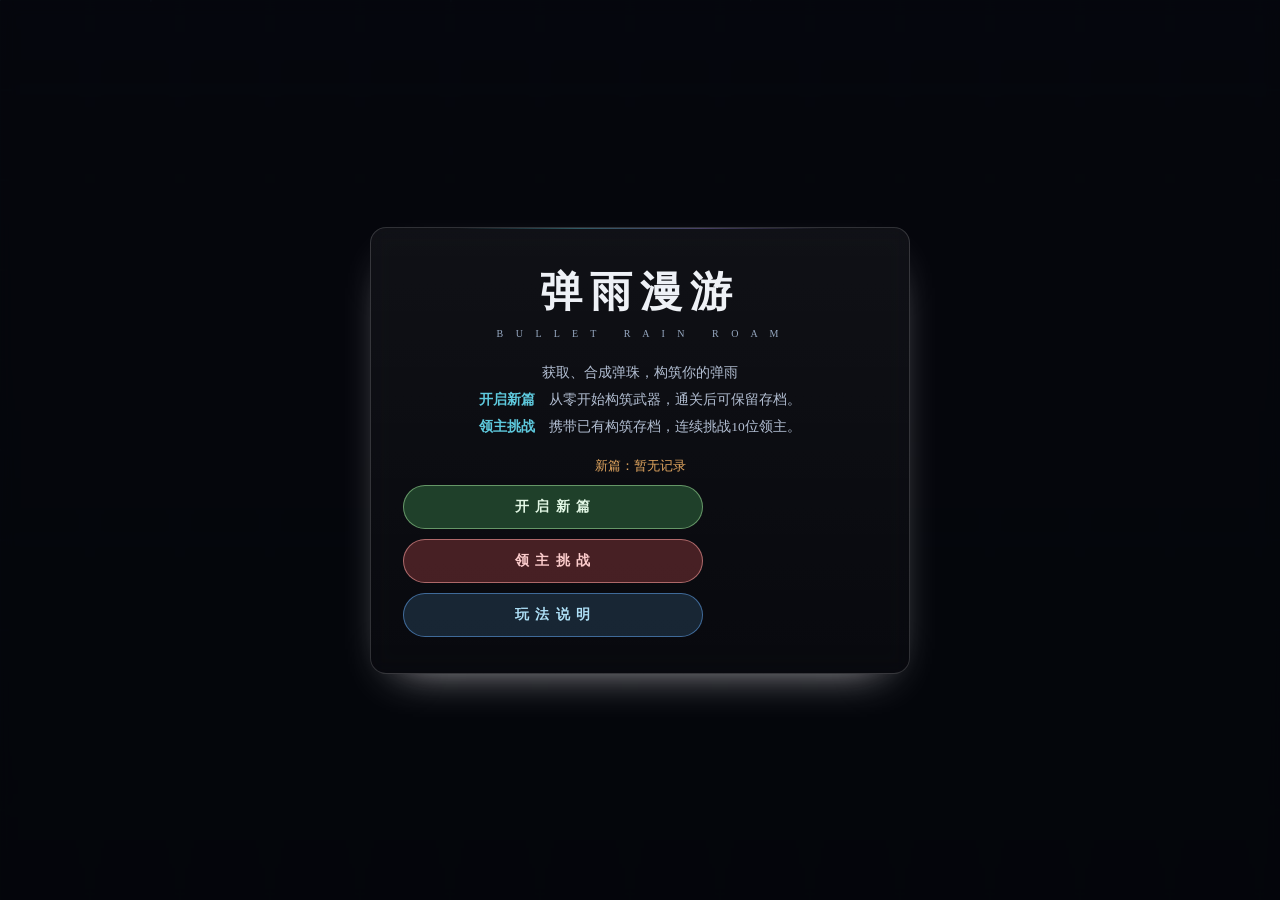
==== commit ec92a50c: "Add files via upload" ====
--- a/index.html
+++ b/index.html
@@ -46,16 +46,6 @@
         <strong>开启新篇</strong>　从零开始构筑武器，通关后可保留存档。<br>
         <strong>领主挑战</strong>　携带已有构筑存档，连续挑战10位领主。
       </p>
-
-      <div class="keys">
-        <div class="key-row"><span class="key">W A S D</span><span class="ktxt">移动</span></div>
-        <div class="key-row"><span class="key">鼠标左键</span><span class="ktxt">按住朝指针移动</span></div>
-        <div class="key-row"><span class="key">拖动轮盘</span><span class="ktxt">移动端移动（轮盘在屏幕下方居中）</span></div>
-        <div class="key-row"><span class="key">SPACE / Q / E</span><span class="ktxt">技能 1 / 2 / 3（暂停菜单「技能」页装配）</span></div>
-        <div class="key-row"><span class="key">ESC / P</span><span class="ktxt">暂停 / 继续</span></div>
-        <div class="key-row"><span class="key">M</span><span class="ktxt">开关音效</span></div>
-      </div>
-
       <div id="bestBox" class="best-box">最佳记录：--</div>
 
       <button id="btnNewGame" class="btn primary">开 启 新 篇</button>
@@ -175,6 +165,7 @@
           <li><b>合成</b>　每 5 级 1 次机会，同阶可任意配对，产物等级为两颗材料之和</li>
           <li><b>升级</b>　每次升级可在获取弹珠 / 弹珠强化 / 被动强化里选择</li>
           <li><b>技能</b>　8 件 S 阶有专属大招，最多带 3 个（可暂停菜单「技能」页装配）</li>
+          <li><b>指向标</b>　领主在画面外时，屏幕边缘会出现三角指针并显示距离</li>
           <li><b>目标</b>　存活 15 分钟后击破最终领主</li>
         </ul>
       </div>
--- a/css/style.css
+++ b/css/style.css
@@ -266,9 +266,9 @@
 }
 /* 领主挑战 · 橙 */
 .btn.rush {
-  --fill: rgba(234, 143, 74, .24); --fill-h: rgba(234, 143, 74, .36);
-  --bc: rgba(242, 199, 154, .6); --bch: var(--c-orange);
-  --fg: #f9e0cb; --ac: var(--c-orange);
+  --fill: rgba(235, 50, 50, 0.24); --fill-h: rgba(252, 53, 53, 0.36);
+  --bc: rgba(236, 136, 136, 0.6); --bch: var(--c-orange);
+  --fg: #f9cbcb; --ac: var(--c-orange);
 }
 /* 危险 / 放弃 · 玫红 */
 .btn.danger {
@@ -290,9 +290,9 @@
   --fg: #e2f7e5; --ac: #7fe08f;
 }
 #btnBossRush { /* 橙 · 领主挑战 */
-  --fill: rgba(248, 129, 93, .26); --fill-h: rgba(248, 129, 93, .38);
-  --bc: rgba(242, 199, 154, .6); --bch: #f2c79a;
-  --fg: #fbdccb; --ac: #f8815d;
+  --fill: rgba(248, 93, 93, 0.26); --fill-h: rgba(248, 93, 93, 0.38);
+  --bc: rgba(242, 154, 154, 0.6); --bch:rgb(242, 154, 154)a;
+  --fg: #fbcbcb; --ac: #f85d5d;
 }
 #btnSavesManage { /* 蓝 —— 存档屏的「编辑 / 返回挑战」切换键 */
   --fill: rgba(103, 179, 241, .2); --fill-h: rgba(103, 179, 241, .32);
@@ -498,7 +498,9 @@
 .card .c-row { display: flex; align-items: baseline; gap: 10px; }
 .card .c-row + .c-row { margin-top: 3px; }
 .card .ck { flex: none; width: 40px; font-size: 10.5px; color: var(--dim); }
-.card .cv { flex: 1; }
+.card .cv { flex: 1; line-height: 1.65; }
+.card .cv .dim { color: var(--dim); font-weight: 400; }
+.card .c-desc .dim { color: var(--dim); }
 .card .c-row.next .ck { color: var(--cyan); }
 .card .c-row.next .cv { color: #eef1f6; font-weight: 600; }
 
@@ -753,10 +755,7 @@
 .fusion-actions .btn { width: auto; min-width: 160px; margin-top: 0; }
 .fusion-tip { margin-top: 14px; font-size: 11.5px; color: var(--dim); line-height: 1.8; }
 .fusion-tip b { color: #b3bccb; }
-/* 不可选：阶位不匹配 / S 阶终点
- * 作用域严格限定 .card.fcard —— 只影响融合协议列表，不触碰升级卡 / 宝箱卡。
- * 明显压暗 + 全去色 + 虚线边，和可选卡片拉开差距一眼可辨，
- * 但保留文字可读性（不做纯黑遮罩）。 */
+
 .card.fcard.disabled {
   opacity: .32;
   pointer-events: none;
@@ -1005,7 +1004,7 @@
   font-size: 11px; font-weight: 600; letter-spacing: 1.5px;
   color: var(--cyan); margin: 14px 0 7px;
 }
-.cx-list { display: flex; flex-direction: column; gap: 6px; }
+.cx-list { display: flex; flex-direction: column; gap: 6px; color: #eef1f6;}
 .cx-item {
   border: 2px solid var(--line); border-radius: var(--r-sm);
   background: linear-gradient(180deg, rgba(255, 255, 255, .07), rgba(255, 255, 255, .015));
